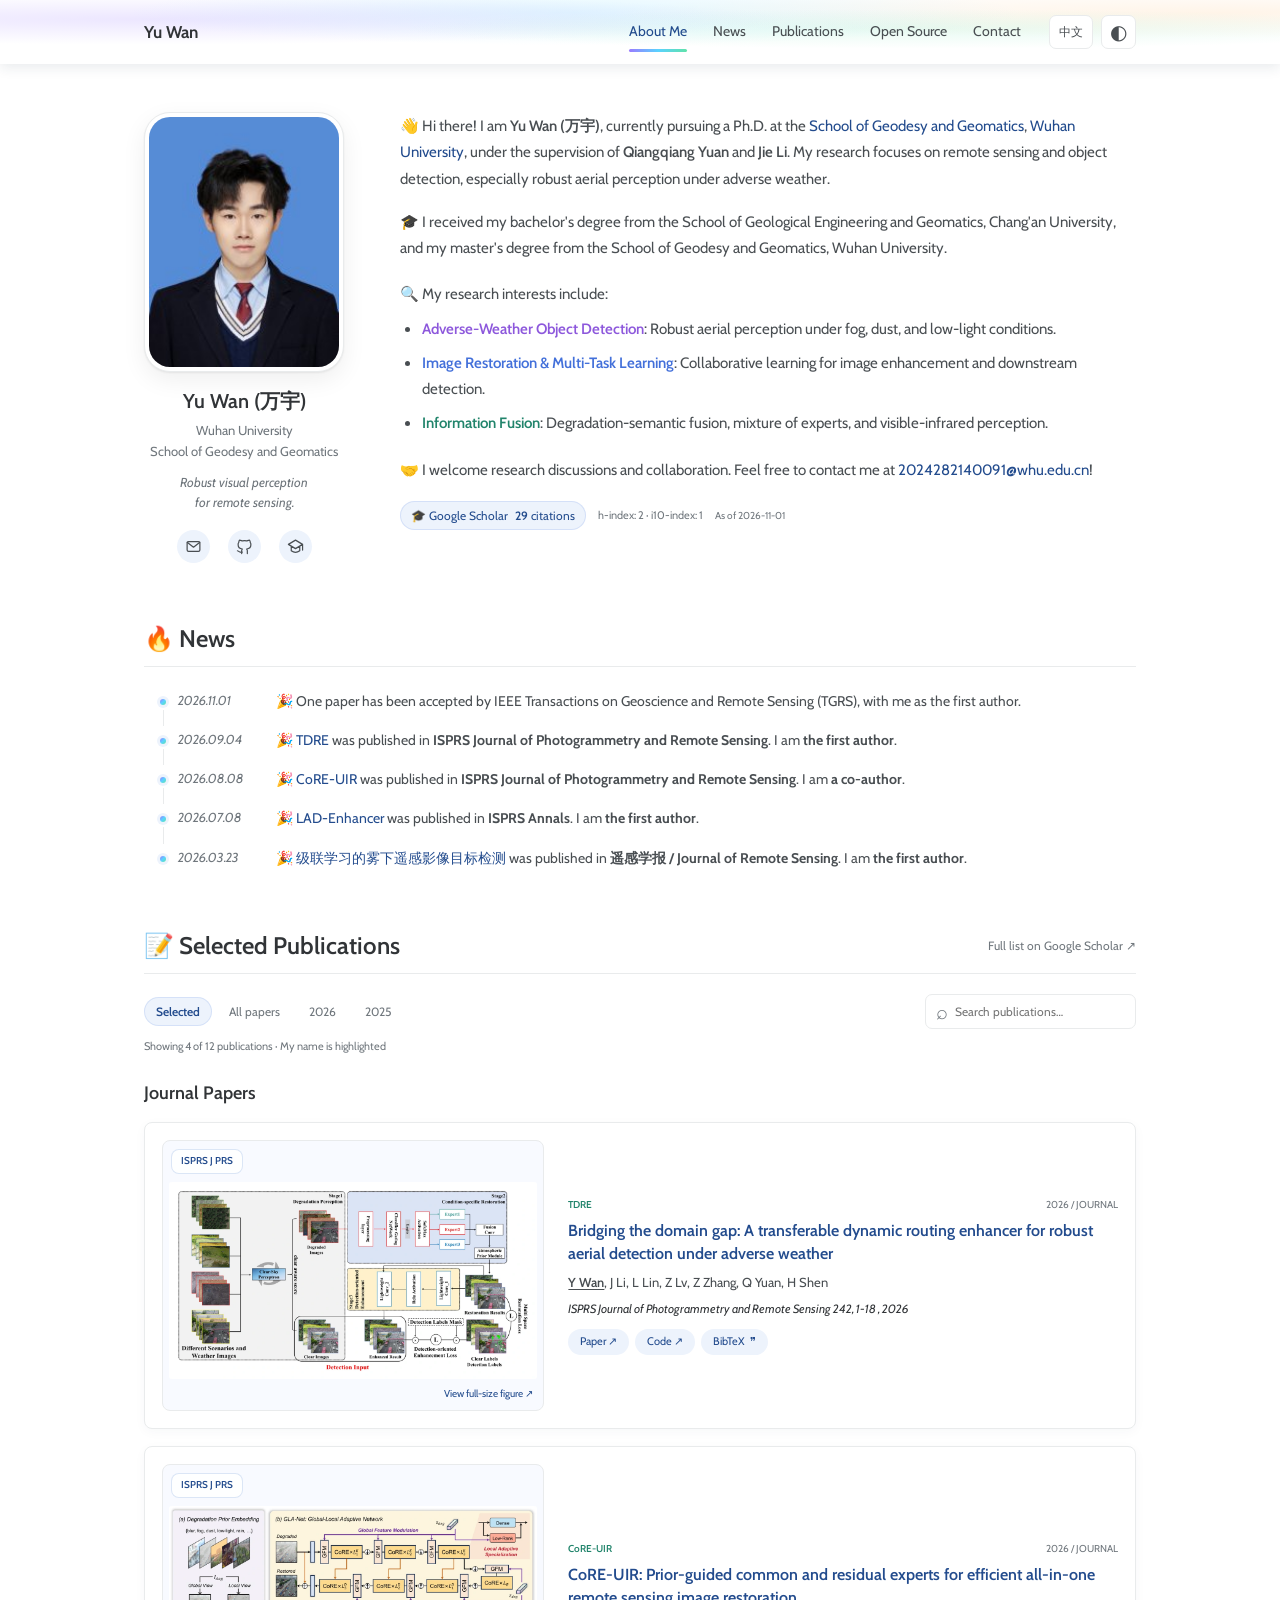
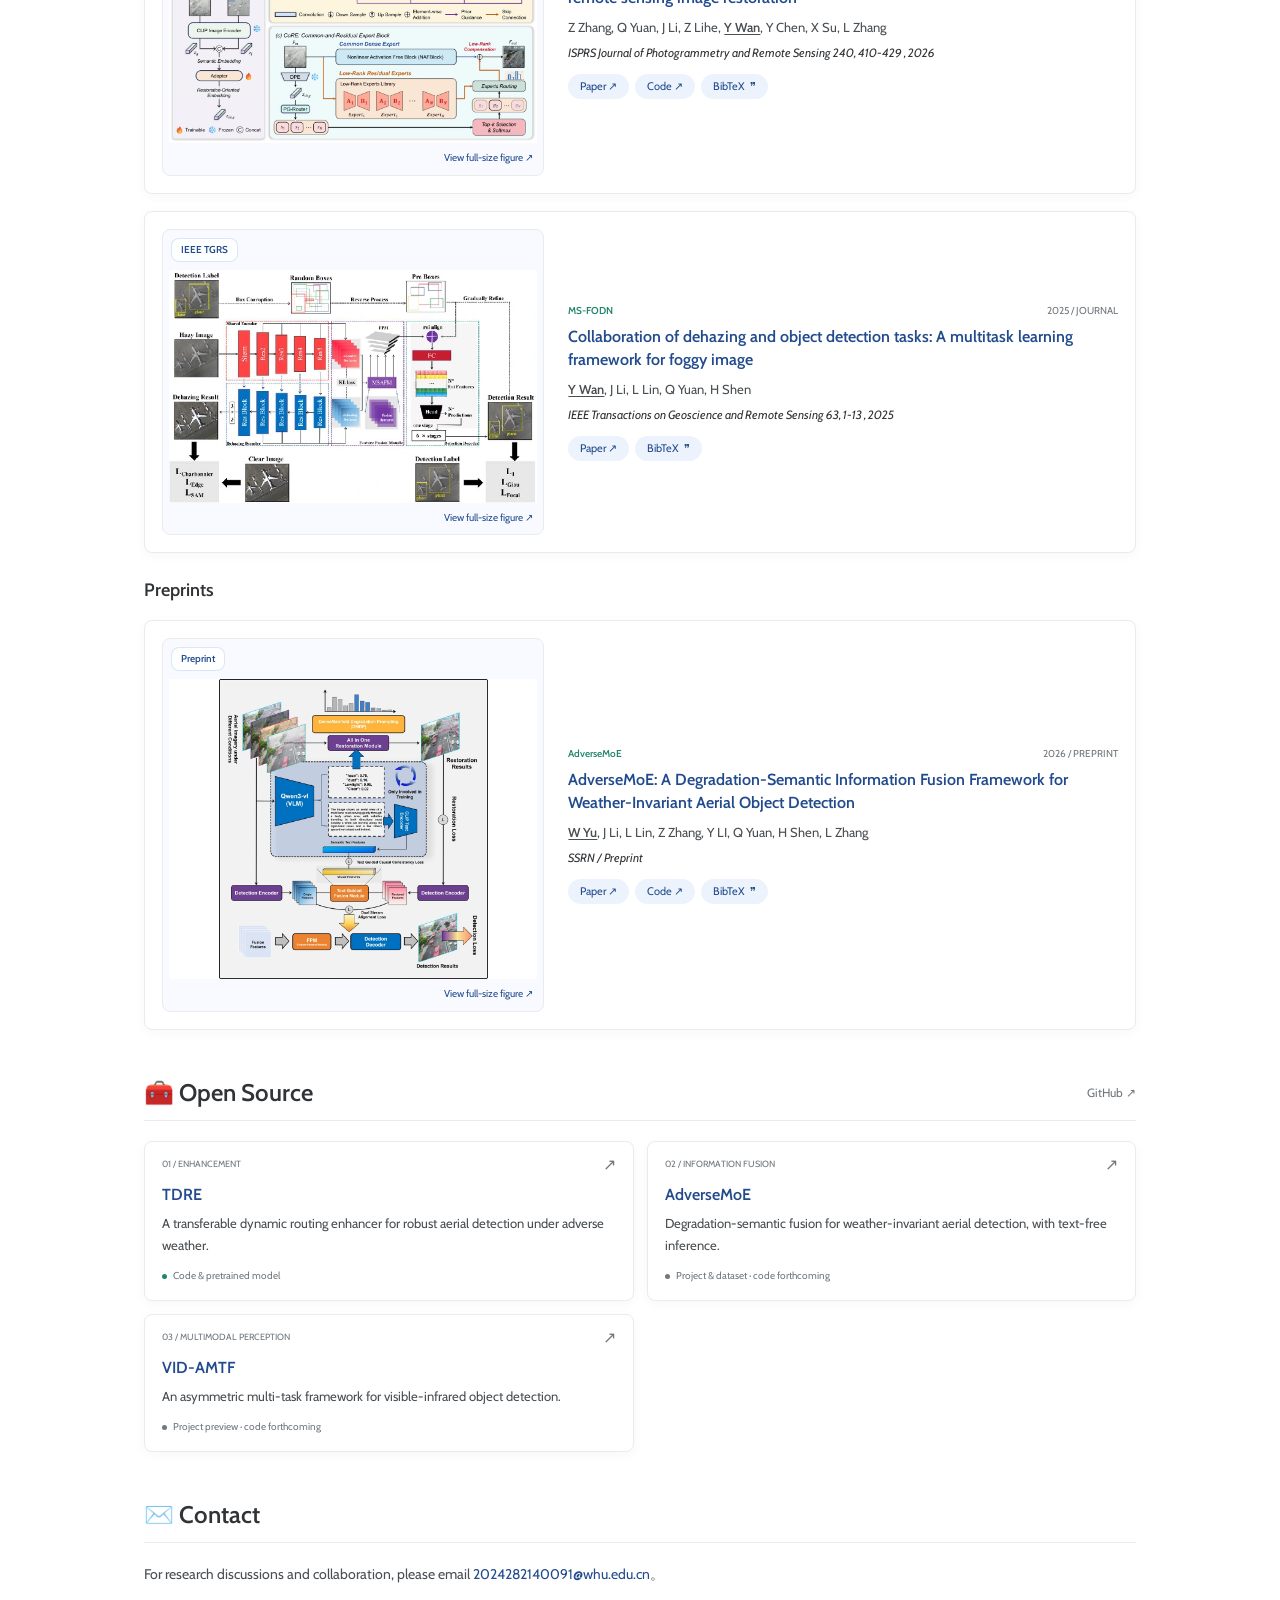
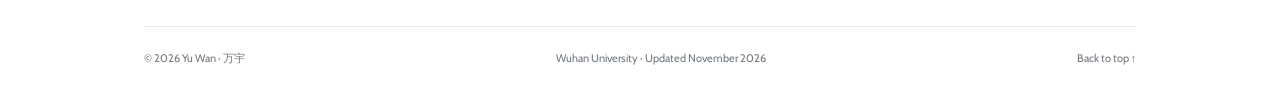
==== index.html @ 177245d6 "Publish Yu Wan academic homepage" ====
<!doctype html>
<html lang="en" data-theme="light">
<head>
  <meta charset="utf-8"><meta name="viewport" content="width=device-width,initial-scale=1">
  <title>Yu Wan · 万宇 | Remote Sensing & Computer Vision</title>
  <meta name="description" content="Yu Wan (万宇), Wuhan University. Research in remote sensing, object detection, and robust visual perception under adverse weather.">
  <meta property="og:title" content="Yu Wan · 万宇 — Academic Homepage">
  <meta property="og:description" content="Remote sensing. Robust perception. Seeing through adverse weather.">
  <meta property="og:type" content="website"><meta name="color-scheme" content="light dark">
  <link rel="icon" href="assets/favicon.svg" type="image/svg+xml">
  <link rel="stylesheet" href="assets/style.css">
  <script>try{document.documentElement.dataset.theme=localStorage.getItem('yw-theme')||'light';document.documentElement.lang=localStorage.getItem('yw-lang')||'en'}catch(e){}</script>
</head>
<body>
<a class="skip-link" href="#main">Skip to content</a>
<header class="site-header"><nav class="nav shell" aria-label="Main navigation">
  <a href="#about" class="wordmark" aria-label="Yu Wan home">Yu Wan</a>
  <div class="nav-links"><a href="#about"><span class="en">About Me</span><span class="zh">关于我</span></a><a href="#news"><span class="en">News</span><span class="zh">动态</span></a><a href="#publications"><span class="en">Publications</span><span class="zh">论文</span></a><a href="#projects"><span class="en">Open Source</span><span class="zh">开源项目</span></a><a href="#contact"><span class="en">Contact</span><span class="zh">联系</span></a></div>
  <div class="nav-actions"><button id="language" aria-label="Switch language">中文</button><button id="theme" aria-label="Toggle dark theme"><span aria-hidden="true">◐</span></button></div>
</nav></header>
<main id="main" class="shell">
<section class="about-section" id="about">
  <aside class="profile" aria-label="Personal profile">
    <img class="portrait" src="assets/portrait.jpg" alt="Yu Wan · 万宇" width="182" height="256">
    <h1><span class="en">Yu Wan (万宇)</span><span class="zh">万宇 · Yu Wan</span></h1>
    <p class="affiliation"><span class="en">Wuhan University<br>School of Geodesy and Geomatics</span><span class="zh">武汉大学 · 测绘学院</span></p>
    <p class="profile-description"><span class="en">Robust visual perception<br>for remote sensing.</span><span class="zh">面向遥感的鲁棒视觉感知。</span></p>
    <div class="profile-links"><a href="mailto:2024282140091@whu.edu.cn" aria-label="Email" title="Email"><svg viewBox="0 0 24 24" aria-hidden="true"><rect x="3" y="5" width="18" height="14" rx="2"/><path d="m3 6 9 7 9-7"/></svg></a><a href="https://github.com/KIKYOUWY" target="_blank" rel="noopener noreferrer" aria-label="GitHub" title="GitHub"><svg viewBox="0 0 24 24" aria-hidden="true"><path d="M9 20c-5 1-5-2-7-2m14 4v-4c0-1-.3-2-1-2.5 3-.3 6-1.5 6-6A5 5 0 0 0 20 6c.2-1 .2-2-1-3-2 0-3 1-4 1a12 12 0 0 0-6 0C8 4 7 3 5 3 4 4 4 5 4 6a5 5 0 0 0-1 3.5c0 4.5 3 5.7 6 6-.7.5-1 1.5-1 2.5v4"/></svg></a><a href="https://scholar.google.com/citations?user=BlMgiksAAAAJ&amp;hl=en" target="_blank" rel="noopener noreferrer" aria-label="Google Scholar" title="Google Scholar"><svg viewBox="0 0 24 24" aria-hidden="true"><path d="m2 9 10-6 10 6-10 6zM6 12v6c4 3 8 3 12 0v-6M22 9v8"/></svg></a></div>
  </aside>
  <div class="about-content">
    <p class="en">👋 Hi there! I am <strong>Yu Wan (万宇)</strong>, currently pursuing a Ph.D. at the <a href="https://www.sgg.whu.edu.cn/" target="_blank" rel="noopener noreferrer">School of Geodesy and Geomatics</a>, <a href="https://www.whu.edu.cn/" target="_blank" rel="noopener noreferrer">Wuhan University</a>, under the supervision of <strong>Qiangqiang Yuan</strong> and <strong>Jie Li</strong>. My research focuses on remote sensing and object detection, especially robust aerial perception under adverse weather.</p>
    <p class="zh">👋 大家好！我是<strong>万宇（Yu Wan）</strong>，目前在<a href="https://www.whu.edu.cn/" target="_blank" rel="noopener noreferrer">武汉大学</a><a href="https://www.sgg.whu.edu.cn/" target="_blank" rel="noopener noreferrer">测绘学院</a>攻读博士学位，由<strong>袁强强</strong>和<strong>李杰</strong>指导。我的研究聚焦遥感与目标检测，尤其关注复杂天气条件下的鲁棒航拍视觉感知。</p>
    <p class="en">🎓 I received my bachelor's degree from the School of Geological Engineering and Geomatics, Chang'an University, and my master's degree from the School of Geodesy and Geomatics, Wuhan University.</p>
    <p class="zh">🎓 我本科毕业于<strong>长安大学地质工程与测绘学院</strong>，硕士毕业于<strong>武汉大学测绘学院</strong>。</p>
    <p class="research-intro"><span class="en">🔍 My research interests include:</span><span class="zh">🔍 我的研究方向包括：</span></p>
    <ul class="research-list" id="research">
      <li><span class="en"><strong class="research-purple">Adverse-Weather Object Detection</strong>: Robust aerial perception under fog, dust, and low-light conditions.</span><span class="zh"><strong class="research-purple">复杂天气目标检测</strong>：雾、沙尘与低光环境下的鲁棒航拍感知。</span></li>
      <li><span class="en"><strong class="research-blue">Image Restoration & Multi-Task Learning</strong>: Collaborative learning for image enhancement and downstream detection.</span><span class="zh"><strong class="research-blue">图像复原与多任务学习</strong>：图像增强与下游目标检测的协同学习。</span></li>
      <li><span class="en"><strong class="research-teal">Information Fusion</strong>: Degradation-semantic fusion, mixture of experts, and visible-infrared perception.</span><span class="zh"><strong class="research-teal">信息融合</strong>：退化与语义融合、混合专家模型、可见光与红外感知。</span></li>
    </ul>
    <p class="en">🤝 I welcome research discussions and collaboration. Feel free to contact me at <a href="mailto:2024282140091@whu.edu.cn">2024282140091@whu.edu.cn</a>!</p><p class="zh">🤝 欢迎科研合作与交流！您可以通过邮箱 <a href="mailto:2024282140091@whu.edu.cn">2024282140091@whu.edu.cn</a> 与我联系。</p>
    <div class="scholar-stats"><a href="https://scholar.google.com/citations?user=BlMgiksAAAAJ&amp;hl=en" target="_blank" rel="noopener noreferrer">🎓 Google Scholar <strong>29</strong> <span class="en">citations</span><span class="zh">次引用</span></a><span>h-index: 2 · i10-index: 1</span><small><span class="en">As of 2026-11-01</span><span class="zh">截至 2026-11-01</span></small></div>
  </div>
</section>
<section id="news" class="section"><div class="section-heading"><h2><span class="en">🔥 News</span><span class="zh">🔥 研究动态</span></h2></div>
  <ul class="news-list">
<li data-news-id="tgrs-acceptance-2026-11" data-news-role="first"><time datetime="2026-11-01">2026.11.01</time><div><span class="en">🎉 One paper has been accepted by IEEE Transactions on Geoscience and Remote Sensing (TGRS), with me as the first author.</span><span class="zh">🎉 本人以第一作者身份的一篇论文被 IEEE Transactions on Geoscience and Remote Sensing（TGRS）接收。</span></div></li>
<li data-paper-id="paper-5" data-news-role="first"><time datetime="2026-09-04">2026.09.04</time><div><span class="en">🎉 <a href="https://doi.org/10.1016/j.isprsjprs.2026.08.041" target="_blank" rel="noopener noreferrer" title="Bridging the domain gap: A transferable dynamic routing enhancer for robust aerial detection under adverse weather">TDRE</a> was published in <strong>ISPRS Journal of Photogrammetry and Remote Sensing</strong>. I am <strong>the first author</strong>.</span><span class="zh">🎉 <a href="https://doi.org/10.1016/j.isprsjprs.2026.08.041" target="_blank" rel="noopener noreferrer" title="Bridging the domain gap: A transferable dynamic routing enhancer for robust aerial detection under adverse weather">TDRE</a> 发表于 <strong>ISPRS Journal of Photogrammetry and Remote Sensing</strong>，本人为<strong>第一作者</strong>。</span></div></li>
<li data-paper-id="paper-2" data-news-role="coauthor"><time datetime="2026-08-08">2026.08.08</time><div><span class="en">🎉 <a href="https://doi.org/10.1016/j.isprsjprs.2026.07.028" target="_blank" rel="noopener noreferrer" title="CoRE-UIR: Prior-guided common and residual experts for efficient all-in-one remote sensing image restoration">CoRE-UIR</a> was published in <strong>ISPRS Journal of Photogrammetry and Remote Sensing</strong>. I am <strong>a co-author</strong>.</span><span class="zh">🎉 <a href="https://doi.org/10.1016/j.isprsjprs.2026.07.028" target="_blank" rel="noopener noreferrer" title="CoRE-UIR: Prior-guided common and residual experts for efficient all-in-one remote sensing image restoration">CoRE-UIR</a> 发表于 <strong>ISPRS Journal of Photogrammetry and Remote Sensing</strong>，本人为<strong>合著作者</strong>。</span></div></li>
<li data-paper-id="paper-8" data-news-role="first"><time datetime="2026-07-08">2026.07.08</time><div><span class="en">🎉 <a href="https://doi.org/10.5194/isprs-annals-XI-3-2026-307-2026" target="_blank" rel="noopener noreferrer" title="LAD-Enhancer: A Lightweight All in One Aerial Detection Enhancer Under Adverse Weather">LAD-Enhancer</a> was published in <strong>ISPRS Annals</strong>. I am <strong>the first author</strong>.</span><span class="zh">🎉 <a href="https://doi.org/10.5194/isprs-annals-XI-3-2026-307-2026" target="_blank" rel="noopener noreferrer" title="LAD-Enhancer: A Lightweight All in One Aerial Detection Enhancer Under Adverse Weather">LAD-Enhancer</a> 发表于 <strong>ISPRS Annals</strong>，本人为<strong>第一作者</strong>。</span></div></li>
<li data-paper-id="paper-10" data-news-role="first"><time datetime="2026-03-23">2026.03.23</time><div><span class="en">🎉 <a href="https://doi.org/10.11834/jrs.20255024" target="_blank" rel="noopener noreferrer" title="级联学习的雾下遥感影像目标检测.">级联学习的雾下遥感影像目标检测</a> was published in <strong>遥感学报 / Journal of Remote Sensing</strong>. I am <strong>the first author</strong>.</span><span class="zh">🎉 <a href="https://doi.org/10.11834/jrs.20255024" target="_blank" rel="noopener noreferrer" title="级联学习的雾下遥感影像目标检测.">级联学习的雾下遥感影像目标检测</a> 发表于 <strong>遥感学报 / Journal of Remote Sensing</strong>，本人为<strong>第一作者</strong>。</span></div></li>
</ul>
</section>
<section id="publications" class="section"><div class="section-heading"><h2><span class="en">📝 Selected Publications</span><span class="zh">📝 代表性论文</span></h2><a class="text-link" href="https://scholar.google.com/citations?user=BlMgiksAAAAJ&amp;hl=en" target="_blank" rel="noopener noreferrer"><span class="en">Full list on Google Scholar</span><span class="zh">完整列表见谷歌学术</span> ↗</a></div>
<div class="publication-tools"><div class="filters" role="group" aria-label="Publication filters"><button class="active" data-filter="selected" aria-pressed="true"><span class="en">Selected</span><span class="zh">代表作</span></button><button data-filter="all" aria-pressed="false"><span class="en">All papers</span><span class="zh">全部论文</span></button><button data-filter="2026" aria-pressed="false">2026</button><button data-filter="2025" aria-pressed="false">2025</button></div><label class="search"><span aria-hidden="true">⌕</span><input type="search" id="paper-search" placeholder="Search publications…" aria-label="Search publications"></label></div>
<p class="results-label" id="results-count" aria-live="polite"></p><div class="papers"><h3 class="publication-group" data-group="journal"><span class="en">Journal Papers</span><span class="zh">期刊论文</span></h3>
<article class="paper with-image" data-selected="true" data-year="2026" data-category="journal">
      <a class="paper-image" data-figure="paper-5" href="assets/publications/full/tdre.webp" target="_blank" rel="noopener noreferrer" aria-label="View figure: Bridging the domain gap: A transferable dynamic routing enhancer for robust aerial detection under adverse weather"><span class="venue-badge">ISPRS J PRS</span><img loading="lazy" decoding="async" src="assets/publications/tdre.webp" alt="Overall framework of TDRE."><span class="figure-hint"><span class="en">View full-size figure ↗</span><span class="zh">点击查看论文大图 ↗</span></span></a><div class="paper-body"><div class="paper-meta"><span>TDRE</span><span>2026 / JOURNAL</span></div>
      <h3><a href="https://doi.org/10.1016/j.isprsjprs.2026.08.041" target="_blank" rel="noopener noreferrer">Bridging the domain gap: A transferable dynamic routing enhancer for robust aerial detection under adverse weather</a></h3><p class="authors"><strong>Y Wan</strong>, J Li, L Lin, Z Lv, Z Zhang, Q Yuan, H Shen</p><p class="venue">ISPRS Journal of Photogrammetry and Remote Sensing 242, 1-18 , 2026</p><div class="paper-links"><a href="https://doi.org/10.1016/j.isprsjprs.2026.08.041" target="_blank" rel="noopener noreferrer">Paper ↗</a><a href="https://github.com/KIKYOUWY/TDRE" target="_blank" rel="noopener noreferrer">Code ↗</a><button class="cite" data-id="paper-5">BibTeX <span aria-hidden="true">❞</span></button></div></div></article>
<article class="paper with-image" data-selected="true" data-year="2026" data-category="journal">
      <a class="paper-image" data-figure="paper-2" href="assets/publications/full/core-uir.webp" target="_blank" rel="noopener noreferrer" aria-label="View figure: CoRE-UIR: Prior-guided common and residual experts for efficient all-in-one remote sensing image restoration"><span class="venue-badge">ISPRS J PRS</span><img loading="lazy" decoding="async" src="assets/publications/core-uir.webp" alt="Fig. 1. The overall framework of the proposed CoRE-UIR."><span class="figure-hint"><span class="en">View full-size figure ↗</span><span class="zh">点击查看论文大图 ↗</span></span></a><div class="paper-body"><div class="paper-meta"><span>CoRE-UIR</span><span>2026 / JOURNAL</span></div>
      <h3><a href="https://doi.org/10.1016/j.isprsjprs.2026.07.028" target="_blank" rel="noopener noreferrer">CoRE-UIR: Prior-guided common and residual experts for efficient all-in-one remote sensing image restoration</a></h3><p class="authors">Z Zhang, Q Yuan, J Li, Z Lihe, <strong>Y Wan</strong>, Y Chen, X Su, L Zhang</p><p class="venue">ISPRS Journal of Photogrammetry and Remote Sensing 240, 410-429 , 2026</p><div class="paper-links"><a href="https://doi.org/10.1016/j.isprsjprs.2026.07.028" target="_blank" rel="noopener noreferrer">Paper ↗</a><a href="https://github.com/zzaiyan/CoRE-UIR" target="_blank" rel="noopener noreferrer">Code ↗</a><button class="cite" data-id="paper-2">BibTeX <span aria-hidden="true">❞</span></button></div></div></article>
<article class="paper with-image" data-selected="true" data-year="2025" data-category="journal">
      <a class="paper-image" data-figure="paper-1" href="assets/publications/full/ms-fodn.webp" target="_blank" rel="noopener noreferrer" aria-label="View figure: Collaboration of dehazing and object detection tasks: A multitask learning framework for foggy image"><span class="venue-badge">IEEE TGRS</span><img loading="lazy" decoding="async" src="assets/publications/ms-fodn.webp" alt="Fig. 2. Architecture of proposed MS-FODN."><span class="figure-hint"><span class="en">View full-size figure ↗</span><span class="zh">点击查看论文大图 ↗</span></span></a><div class="paper-body"><div class="paper-meta"><span>MS-FODN</span><span>2025 / JOURNAL</span></div>
      <h3><a href="https://doi.org/10.1109/TGRS.2025.3548283" target="_blank" rel="noopener noreferrer">Collaboration of dehazing and object detection tasks: A multitask learning framework for foggy image</a></h3><p class="authors"><strong>Y Wan</strong>, J Li, L Lin, Q Yuan, H Shen</p><p class="venue">IEEE Transactions on Geoscience and Remote Sensing 63, 1-13 , 2025</p><div class="paper-links"><a href="https://doi.org/10.1109/TGRS.2025.3548283" target="_blank" rel="noopener noreferrer">Paper ↗</a><button class="cite" data-id="paper-1">BibTeX <span aria-hidden="true">❞</span></button></div></div></article>
<article class="paper with-image" data-selected="false" data-year="2026" data-category="journal">
      <a class="paper-image" data-figure="paper-6" href="assets/publications/full/lsoaf-yolo.webp" target="_blank" rel="noopener noreferrer" aria-label="View figure: LSOAF-YOLO: A Lightweight Small Object Detector with Attention Fusion for Aerial Remote Sensing Imagery"><span class="venue-badge">IEEE JSTARS</span><img loading="lazy" decoding="async" src="assets/publications/lsoaf-yolo.webp" alt="Fig. 1. General framework of LSOAF-YOLO."><span class="figure-hint"><span class="en">View full-size figure ↗</span><span class="zh">点击查看论文大图 ↗</span></span></a><div class="paper-body"><div class="paper-meta"><span>Journal</span><span>2026 / JOURNAL</span></div>
      <h3><a href="https://doi.org/10.1109/JSTARS.2026.3736458" target="_blank" rel="noopener noreferrer">LSOAF-YOLO: A Lightweight Small Object Detector with Attention Fusion for Aerial Remote Sensing Imagery</a></h3><p class="authors">Y Li, L Zheng, <strong>Y Wan</strong>, S Zhang, J Li, F Deng</p><p class="venue">IEEE Journal of Selected Topics in Applied Earth Observations and Remote Sensing , 2026</p><div class="paper-links"><a href="https://doi.org/10.1109/JSTARS.2026.3736458" target="_blank" rel="noopener noreferrer">Paper ↗</a><button class="cite" data-id="paper-6">BibTeX <span aria-hidden="true">❞</span></button></div></div></article>
<article class="paper with-image" data-selected="false" data-year="2026" data-category="journal">
      <a class="paper-image" data-figure="paper-9" href="assets/publications/full/gro-yolo.webp" target="_blank" rel="noopener noreferrer" aria-label="View figure: GRO-YOLO: Multi-Granularity Perception for Efficient Small Object Detection From Remote Sensing Images"><span class="venue-badge">IEEE JSTARS</span><img loading="lazy" decoding="async" src="assets/publications/gro-yolo.webp" alt="Fig. 1. Overall architecture of GRO-YOLO."><span class="figure-hint"><span class="en">View full-size figure ↗</span><span class="zh">点击查看论文大图 ↗</span></span></a><div class="paper-body"><div class="paper-meta"><span>Journal</span><span>2026 / JOURNAL</span></div>
      <h3><a href="https://doi.org/10.1109/JSTARS.2026.3683563" target="_blank" rel="noopener noreferrer">GRO-YOLO: Multi-Granularity Perception for Efficient Small Object Detection From Remote Sensing Images</a></h3><p class="authors">Y Liao, Y Li, Z He, C Zhang, <strong>Y Wan</strong>, Y Wang, Y Li</p><p class="venue">IEEE Journal of Selected Topics in Applied Earth Observations and Remote Sensing , 2026</p><div class="paper-links"><a href="https://doi.org/10.1109/JSTARS.2026.3683563" target="_blank" rel="noopener noreferrer">Paper ↗</a><button class="cite" data-id="paper-9">BibTeX <span aria-hidden="true">❞</span></button></div></div></article>
<article class="paper with-image" data-selected="false" data-year="2026" data-category="journal">
      <a class="paper-image" data-figure="paper-7" href="assets/publications/full/iegc-fsdn.webp" target="_blank" rel="noopener noreferrer" aria-label="View figure: IEGC-FSDN: Foggy Ship Detection Network With Integrating Edge and Global Constraints"><span class="venue-badge">IEEE SPL</span><img loading="lazy" decoding="async" src="assets/publications/iegc-fsdn.webp" alt="Fig. 1. Overall architecture of the proposed IEGC-FSDN."><span class="figure-hint"><span class="en">View full-size figure ↗</span><span class="zh">点击查看论文大图 ↗</span></span></a><div class="paper-body"><div class="paper-meta"><span>IEGC-FSDN</span><span>2026 / JOURNAL</span></div>
      <h3><a href="https://doi.org/10.1109/LSP.2026.3724106" target="_blank" rel="noopener noreferrer">IEGC-FSDN: Foggy Ship Detection Network With Integrating Edge and Global Constraints</a></h3><p class="authors">Y Yang, <strong>Y Wan</strong>, J Li, L Lin, Z Zhang</p><p class="venue">IEEE Signal Processing Letters , 2026</p><div class="paper-links"><a href="https://doi.org/10.1109/LSP.2026.3724106" target="_blank" rel="noopener noreferrer">Paper ↗</a><a href="https://github.com/KIKYOUWY/IEGC-FSDN" target="_blank" rel="noopener noreferrer">Code ↗</a><button class="cite" data-id="paper-7">BibTeX <span aria-hidden="true">❞</span></button></div></div></article>
<article class="paper with-image" data-selected="false" data-year="2026" data-category="journal">
      <a class="paper-image" data-figure="paper-10" href="assets/publications/full/cascade-learning.webp" target="_blank" rel="noopener noreferrer" aria-label="View figure: 级联学习的雾下遥感影像目标检测."><span class="venue-badge">Journal of Remote Sensing</span><img loading="lazy" decoding="async" src="assets/publications/cascade-learning.webp" alt="Fig. 2. The frame of CL-FODM."><span class="figure-hint"><span class="en">View full-size figure ↗</span><span class="zh">点击查看论文大图 ↗</span></span></a><div class="paper-body"><div class="paper-meta"><span>Journal</span><span>2026 / JOURNAL</span></div>
      <h3><a href="https://doi.org/10.11834/jrs.20255024" target="_blank" rel="noopener noreferrer">级联学习的雾下遥感影像目标检测.</a></h3><p class="authors"><strong>万宇</strong>， 李杰， 郑莉， 林镠鹏， 袁强强， 李慧芳， 杨依</p><p class="venue">Journal of Remote Sensing 30 (2), 347 , 2026</p><div class="paper-links"><a href="https://doi.org/10.11834/jrs.20255024" target="_blank" rel="noopener noreferrer">Paper ↗</a><button class="cite" data-id="paper-10">BibTeX <span aria-hidden="true">❞</span></button></div></div></article>
<article class="paper " data-selected="false" data-year="2025" data-category="journal">
      <div class="paper-body"><div class="paper-meta"><span>Journal</span><span>2025 / JOURNAL</span></div>
      <h3><a href="https://scholar.google.com/citations?view_op=view_citation&amp;hl=en&amp;oe=ASCII&amp;user=BlMgiksAAAAJ&amp;citation_for_view=BlMgiksAAAAJ:UeHWp8X0CEIC" target="_blank" rel="noopener noreferrer">Unsupervised Pansharpening Method Based on Guided Diffusion with Degradation Constraints.</a></h3><p class="authors">H TONG, C DU, <strong>Y WAN</strong>, J LI, Q YUAN</p><p class="venue">Journal of Geodesy &amp; Geoinformation Science 8 (4), 56 , 2025</p><div class="paper-links"><a href="https://scholar.google.com/citations?view_op=view_citation&amp;hl=en&amp;oe=ASCII&amp;user=BlMgiksAAAAJ&amp;citation_for_view=BlMgiksAAAAJ:UeHWp8X0CEIC" target="_blank" rel="noopener noreferrer">Paper ↗</a><button class="cite" data-id="paper-3">BibTeX <span aria-hidden="true">❞</span></button></div></div></article>
<article class="paper with-image" data-selected="false" data-year="2025" data-category="journal">
      <a class="paper-image" data-figure="paper-11" href="assets/publications/full/terrain-reconstruction.webp" target="_blank" rel="noopener noreferrer" aria-label="View figure: 复杂坡面拟合的异源点云配准及三维地形精细重建"><span class="venue-badge">Optics and Precision Engineering</span><img loading="lazy" decoding="async" src="assets/publications/terrain-reconstruction.webp" alt="Fig. 5. Result from our registration algorithm."><span class="figure-hint"><span class="en">View full-size figure ↗</span><span class="zh">点击查看论文大图 ↗</span></span></a><div class="paper-body"><div class="paper-meta"><span>Journal</span><span>2025 / JOURNAL</span></div>
      <h3><a href="https://doi.org/10.37188/OPE.20253304.0579" target="_blank" rel="noopener noreferrer">复杂坡面拟合的异源点云配准及三维地形精细重建</a></h3><p class="authors">唐一亮， 杨耘， <strong>万宇</strong>， 徐永节， 王锐， 辜第桢</p><p class="venue">Optics and Precision Engineering 33 (4), 579-590 , 2025</p><div class="paper-links"><a href="https://doi.org/10.37188/OPE.20253304.0579" target="_blank" rel="noopener noreferrer">Paper ↗</a><button class="cite" data-id="paper-11">BibTeX <span aria-hidden="true">❞</span></button></div></div></article>
<h3 class="publication-group" data-group="conference"><span class="en">Conference Papers</span><span class="zh">会议论文</span></h3>
<article class="paper with-image" data-selected="false" data-year="2026" data-category="conference">
      <a class="paper-image" data-figure="paper-8" href="assets/publications/full/lad-enhancer.webp" target="_blank" rel="noopener noreferrer" aria-label="View figure: LAD-Enhancer: A Lightweight All in One Aerial Detection Enhancer Under Adverse Weather"><span class="venue-badge">ISPRS Annals</span><img loading="lazy" decoding="async" src="assets/publications/lad-enhancer.webp" alt="Fig. 1. The overall framework of LAD-Enhancer."><span class="figure-hint"><span class="en">View full-size figure ↗</span><span class="zh">点击查看论文大图 ↗</span></span></a><div class="paper-body"><div class="paper-meta"><span>LAD-Enhancer</span><span>2026 / CONFERENCE</span></div>
      <h3><a href="https://doi.org/10.5194/isprs-annals-XI-3-2026-307-2026" target="_blank" rel="noopener noreferrer">LAD-Enhancer: A Lightweight All in One Aerial Detection Enhancer Under Adverse Weather</a></h3><p class="authors"><strong>Y Wan</strong>, J Li, L Lin, Z Zhang, Q Yuan, H Shen</p><p class="venue">ISPRS Annals of the Photogrammetry, Remote Sensing and Spatial Information … , 2026</p><div class="paper-links"><a href="https://doi.org/10.5194/isprs-annals-XI-3-2026-307-2026" target="_blank" rel="noopener noreferrer">Paper ↗</a><button class="cite" data-id="paper-8">BibTeX <span aria-hidden="true">❞</span></button></div></div></article>
<article class="paper with-image" data-selected="false" data-year="2025" data-category="conference">
      <a class="paper-image" data-figure="paper-4" href="assets/publications/full/dfi-fodn.webp" target="_blank" rel="noopener noreferrer" aria-label="View figure: DFI-FODN: Dehazing Feature Injected Foggy Image Object Detection Network under Multi-task Learning Framework"><span class="venue-badge">IGARSS</span><img loading="lazy" decoding="async" src="assets/publications/dfi-fodn.webp" alt="Fig. 1. The DFI-FODN architecture."><span class="figure-hint"><span class="en">View full-size figure ↗</span><span class="zh">点击查看论文大图 ↗</span></span></a><div class="paper-body"><div class="paper-meta"><span>DFI-FODN</span><span>2025 / CONFERENCE</span></div>
      <h3><a href="https://doi.org/10.1109/IGARSS55030.2025.11243574" target="_blank" rel="noopener noreferrer">DFI-FODN: Dehazing Feature Injected Foggy Image Object Detection Network under Multi-task Learning Framework</a></h3><p class="authors"><strong>Y Wan</strong>, J Li, L Lin, H Li, Q Yuan, C Zeng, Y Yang</p><p class="venue">IGARSS 2025-2025 IEEE International Geoscience and Remote Sensing Symposium … , 2025</p><div class="paper-links"><a href="https://doi.org/10.1109/IGARSS55030.2025.11243574" target="_blank" rel="noopener noreferrer">Paper ↗</a><button class="cite" data-id="paper-4">BibTeX <span aria-hidden="true">❞</span></button></div></div></article>
<h3 class="publication-group" data-group="preprint"><span class="en">Preprints</span><span class="zh">预印本</span></h3>
<article class="paper with-image" data-selected="true" data-year="2026" data-category="preprint">
      <a class="paper-image" data-figure="paper-12" href="assets/publications/full/adversemoe.webp" target="_blank" rel="noopener noreferrer" aria-label="View figure: AdverseMoE: A Degradation-Semantic Information Fusion Framework for Weather-Invariant Aerial Object Detection"><span class="venue-badge">Preprint</span><img loading="lazy" decoding="async" src="assets/publications/adversemoe.webp" alt="Fig. 2. Overall framework of AdverseMoE."><span class="figure-hint"><span class="en">View full-size figure ↗</span><span class="zh">点击查看论文大图 ↗</span></span></a><div class="paper-body"><div class="paper-meta"><span>AdverseMoE</span><span>2026 / PREPRINT</span></div>
      <h3><a href="https://doi.org/10.2139/ssrn.7284341" target="_blank" rel="noopener noreferrer">AdverseMoE: A Degradation-Semantic Information Fusion Framework for Weather-Invariant Aerial Object Detection</a></h3><p class="authors"><strong>W Yu</strong>, J Li, L Lin, Z Zhang, Y LI, Q Yuan, H Shen, L Zhang</p><p class="venue">SSRN / Preprint</p><div class="paper-links"><a href="https://doi.org/10.2139/ssrn.7284341" target="_blank" rel="noopener noreferrer">Paper ↗</a><a href="https://github.com/KIKYOUWY/AdverseMoE" target="_blank" rel="noopener noreferrer">Code ↗</a><button class="cite" data-id="paper-12">BibTeX <span aria-hidden="true">❞</span></button></div></div></article></div><p id="no-results" hidden><span class="en">No publications match your search.</span><span class="zh">没有符合条件的论文。</span></p>
</section>
<section id="projects" class="section"><div class="section-heading"><h2><span class="en">🧰 Open Source</span><span class="zh">🧰 开源项目</span></h2><a class="text-link" href="https://github.com/KIKYOUWY" target="_blank" rel="noopener noreferrer">GitHub ↗</a></div>
<div class="project-grid"><a class="project" href="https://github.com/KIKYOUWY/TDRE" target="_blank" rel="noopener noreferrer"><div class="project-top"><span>01 / ENHANCEMENT</span><span>↗</span></div><h3>TDRE</h3><p class="en">A transferable dynamic routing enhancer for robust aerial detection under adverse weather.</p><p class="zh">面向复杂天气航拍检测的可迁移动态路由增强器。</p><span class="project-status"><span class="status-dot"></span><span class="en">Code & pretrained model</span><span class="zh">代码与预训练模型</span></span></a><a class="project" href="https://github.com/KIKYOUWY/AdverseMoE" target="_blank" rel="noopener noreferrer"><div class="project-top"><span>02 / INFORMATION FUSION</span><span>↗</span></div><h3>AdverseMoE</h3><p class="en">Degradation-semantic fusion for weather-invariant aerial detection, with text-free inference.</p><p class="zh">融合退化与语义信息，实现天气鲁棒的航拍目标检测，推理阶段无需文本输入。</p><span class="project-status"><span class="status-dot muted"></span><span class="en">Project & dataset · code forthcoming</span><span class="zh">项目与数据集 · 代码逐步开放</span></span></a><a class="project" href="https://github.com/KIKYOUWY/VID-AMTF" target="_blank" rel="noopener noreferrer"><div class="project-top"><span>03 / MULTIMODAL PERCEPTION</span><span>↗</span></div><h3>VID-AMTF</h3><p class="en">An asymmetric multi-task framework for visible-infrared object detection.</p><p class="zh">面向可见光与红外目标检测的非对称多任务框架。</p><span class="project-status"><span class="status-dot muted"></span><span class="en">Project preview · code forthcoming</span><span class="zh">项目预览 · 代码待发布</span></span></a></div></section>
<section class="section contact" id="contact"><div class="section-heading"><h2><span class="en">✉️ Contact</span><span class="zh">✉️ 联系方式</span></h2></div><p><span class="en">For research discussions and collaboration, please email </span><span class="zh">欢迎交流与合作，联系邮箱：</span><a href="mailto:2024282140091@whu.edu.cn">2024282140091@whu.edu.cn</a>。</p></section>
</main>
<footer class="shell footer"><span>© 2026 Yu Wan · 万宇</span><span class="en">Wuhan University · Updated November 2026</span><span class="zh">武汉大学 · 更新于 2026 年 11 月</span><a href="#about"><span class="en">Back to top</span><span class="zh">返回顶部</span> ↑</a></footer>
<dialog id="citation-dialog"><div class="dialog-heading"><h2>BibTeX</h2><button id="close-citation" aria-label="Close citation">×</button></div><pre id="citation-text" tabindex="0"></pre><div class="dialog-actions"><button id="copy-citation" class="button primary">Copy BibTeX</button><a id="download-citation" class="button" download="citation.bib">Download .bib</a></div><p id="copy-status" role="status"></p></dialog>
<dialog id="figure-dialog" aria-labelledby="figure-title"><div class="dialog-heading"><h2 id="figure-title"></h2><button id="close-figure" aria-label="Close figure">×</button></div><div class="figure-toolbar"><button id="figure-size" class="button" aria-pressed="false"><span class="en">Original size</span><span class="zh">原始尺寸</span></button><a id="figure-original" class="button" target="_blank" rel="noopener noreferrer"><span class="en">Open original ↗</span><span class="zh">新标签页查看原图 ↗</span></a><a id="figure-source" class="text-link" target="_blank" rel="noopener noreferrer"><span class="en">Figure source ↗</span><span class="zh">图片来源 ↗</span></a></div><div class="figure-stage"><img id="figure-large" alt=""></div><p id="figure-caption"></p></dialog>
<script id="profile-data" type="application/json">{"name": "Yu Wan", "name_zh": "万宇", "email": "2024282140091@whu.edu.cn", "github": "https://github.com/KIKYOUWY", "scholar": "https://scholar.google.com/citations?user=BlMgiksAAAAJ&hl=en", "updated": "2026-11-01", "metrics": {"citations": 29, "h_index": 2, "i10_index": 1}, "papers": [{"id": "paper-5", "title": "Bridging the domain gap: A transferable dynamic routing enhancer for robust aerial detection under adverse weather", "authors": "Y Wan, J Li, L Lin, Z Lv, Z Zhang, Q Yuan, H Shen", "venue": "ISPRS Journal of Photogrammetry and Remote Sensing 242, 1-18 , 2026", "year": "2026", "scholar": "https://scholar.google.com/citations?view_op=view_citation&hl=en&oe=ASCII&user=BlMgiksAAAAJ&citation_for_view=BlMgiksAAAAJ:W7OEmFMy1HYC", "category": "journal", "selected": true, "short": "TDRE", "image": "publications/tdre.webp", "code": "https://github.com/KIKYOUWY/TDRE", "doi": "10.1016/j.isprsjprs.2026.08.041", "image_full": "publications/full/tdre.webp", "image_caption": "Overall framework of TDRE.", "image_source": "https://github.com/KIKYOUWY/TDRE/blob/main/Figs/pipline.png"}, {"id": "paper-2", "title": "CoRE-UIR: Prior-guided common and residual experts for efficient all-in-one remote sensing image restoration", "authors": "Z Zhang, Q Yuan, J Li, Z Lihe, Y Wan, Y Chen, X Su, L Zhang", "venue": "ISPRS Journal of Photogrammetry and Remote Sensing 240, 410-429 , 2026", "year": "2026", "scholar": "https://scholar.google.com/citations?view_op=view_citation&hl=en&oe=ASCII&user=BlMgiksAAAAJ&citation_for_view=BlMgiksAAAAJ:u-x6o8ySG0sC", "category": "journal", "selected": true, "short": "CoRE-UIR", "image": "publications/core-uir.webp", "code": "https://github.com/zzaiyan/CoRE-UIR", "doi": "10.1016/j.isprsjprs.2026.07.028", "image_full": "publications/full/core-uir.webp", "image_caption": "Fig. 1. The overall framework of the proposed CoRE-UIR.", "image_source": "https://doi.org/10.1016/j.isprsjprs.2026.07.028"}, {"id": "paper-1", "title": "Collaboration of dehazing and object detection tasks: A multitask learning framework for foggy image", "authors": "Y Wan, J Li, L Lin, Q Yuan, H Shen", "venue": "IEEE Transactions on Geoscience and Remote Sensing 63, 1-13 , 2025", "year": "2025", "scholar": "https://scholar.google.com/citations?view_op=view_citation&hl=en&oe=ASCII&user=BlMgiksAAAAJ&citation_for_view=BlMgiksAAAAJ:d1gkVwhDpl0C", "category": "journal", "selected": true, "short": "MS-FODN", "image": "publications/ms-fodn.webp", "image_full": "publications/full/ms-fodn.webp", "image_caption": "Fig. 2. Architecture of proposed MS-FODN.", "image_source": "https://www.semanticscholar.org/paper/2b6e40e27499112eee78bc7ffa7827269b5a70bd", "doi": "10.1109/TGRS.2025.3548283"}, {"id": "paper-6", "title": "LSOAF-YOLO: A Lightweight Small Object Detector with Attention Fusion for Aerial Remote Sensing Imagery", "authors": "Y Li, L Zheng, Y Wan, S Zhang, J Li, F Deng", "venue": "IEEE Journal of Selected Topics in Applied Earth Observations and Remote Sensing , 2026", "year": "2026", "scholar": "https://scholar.google.com/citations?view_op=view_citation&hl=en&oe=ASCII&user=BlMgiksAAAAJ&citation_for_view=BlMgiksAAAAJ:YsMSGLbcyi4C", "category": "journal", "selected": false, "image": "publications/lsoaf-yolo.webp", "image_full": "publications/full/lsoaf-yolo.webp", "image_caption": "Fig. 1. General framework of LSOAF-YOLO.", "image_source": "https://www.semanticscholar.org/paper/3c9f4878eba3f08e36a691a571808828fb6b047a", "doi": "10.1109/JSTARS.2026.3736458"}, {"id": "paper-9", "title": "GRO-YOLO: Multi-Granularity Perception for Efficient Small Object Detection From Remote Sensing Images", "authors": "Y Liao, Y Li, Z He, C Zhang, Y Wan, Y Wang, Y Li", "venue": "IEEE Journal of Selected Topics in Applied Earth Observations and Remote Sensing , 2026", "year": "2026", "scholar": "https://scholar.google.com/citations?view_op=view_citation&hl=en&oe=ASCII&user=BlMgiksAAAAJ&citation_for_view=BlMgiksAAAAJ:2osOgNQ5qMEC", "category": "journal", "selected": false, "image": "publications/gro-yolo.webp", "image_full": "publications/full/gro-yolo.webp", "image_caption": "Fig. 1. Overall architecture of GRO-YOLO.", "image_source": "https://www.semanticscholar.org/paper/4cd411e8354aae7cc8c20aed22eeb6e5ef9d854d", "doi": "10.1109/JSTARS.2026.3683563"}, {"id": "paper-7", "title": "IEGC-FSDN: Foggy Ship Detection Network With Integrating Edge and Global Constraints", "authors": "Y Yang, Y Wan, J Li, L Lin, Z Zhang", "venue": "IEEE Signal Processing Letters , 2026", "year": "2026", "scholar": "https://scholar.google.com/citations?view_op=view_citation&hl=en&oe=ASCII&user=BlMgiksAAAAJ&citation_for_view=BlMgiksAAAAJ:qjMakFHDy7sC", "category": "journal", "selected": false, "short": "IEGC-FSDN", "code": "https://github.com/KIKYOUWY/IEGC-FSDN", "doi": "10.1109/LSP.2026.3724106", "image": "publications/iegc-fsdn.webp", "image_full": "publications/full/iegc-fsdn.webp", "image_caption": "Fig. 1. Overall architecture of the proposed IEGC-FSDN.", "image_source": "https://doi.org/10.1109/LSP.2026.3724106"}, {"id": "paper-10", "title": "级联学习的雾下遥感影像目标检测.", "authors": "万宇， 李杰， 郑莉， 林镠鹏， 袁强强， 李慧芳， 杨依", "venue": "Journal of Remote Sensing 30 (2), 347 , 2026", "year": "2026", "scholar": "https://scholar.google.com/citations?view_op=view_citation&hl=en&oe=ASCII&user=BlMgiksAAAAJ&citation_for_view=BlMgiksAAAAJ:IjCSPb-OGe4C", "category": "journal", "selected": false, "image": "publications/cascade-learning.webp", "image_full": "publications/full/cascade-learning.webp", "image_caption": "Fig. 2. The frame of CL-FODM.", "image_source": "https://doi.org/10.11834/jrs.20255024", "doi": "10.11834/jrs.20255024"}, {"id": "paper-3", "title": "Unsupervised Pansharpening Method Based on Guided Diffusion with Degradation Constraints.", "authors": "H TONG, C DU, Y WAN, J LI, Q YUAN", "venue": "Journal of Geodesy & Geoinformation Science 8 (4), 56 , 2025", "year": "2025", "scholar": "https://scholar.google.com/citations?view_op=view_citation&hl=en&oe=ASCII&user=BlMgiksAAAAJ&citation_for_view=BlMgiksAAAAJ:UeHWp8X0CEIC", "category": "journal", "selected": false}, {"id": "paper-11", "title": "复杂坡面拟合的异源点云配准及三维地形精细重建", "authors": "唐一亮， 杨耘， 万宇， 徐永节， 王锐， 辜第桢", "venue": "Optics and Precision Engineering 33 (4), 579-590 , 2025", "year": "2025", "scholar": "https://scholar.google.com/citations?view_op=view_citation&hl=en&oe=ASCII&user=BlMgiksAAAAJ&citation_for_view=BlMgiksAAAAJ:zYLM7Y9cAGgC", "category": "journal", "selected": false, "image": "publications/terrain-reconstruction.webp", "image_full": "publications/full/terrain-reconstruction.webp", "image_caption": "Fig. 5. Result from our registration algorithm.", "image_source": "https://ope.lightpublishing.cn/cn/article/doi/10.37188/OPE.20253304.0579", "doi": "10.37188/OPE.20253304.0579"}, {"id": "paper-8", "title": "LAD-Enhancer: A Lightweight All in One Aerial Detection Enhancer Under Adverse Weather", "authors": "Y Wan, J Li, L Lin, Z Zhang, Q Yuan, H Shen", "venue": "ISPRS Annals of the Photogrammetry, Remote Sensing and Spatial Information … , 2026", "year": "2026", "scholar": "https://scholar.google.com/citations?view_op=view_citation&hl=en&oe=ASCII&user=BlMgiksAAAAJ&citation_for_view=BlMgiksAAAAJ:9yKSN-GCB0IC", "category": "conference", "selected": false, "short": "LAD-Enhancer", "doi": "10.5194/isprs-annals-XI-3-2026-307-2026", "image": "publications/lad-enhancer.webp", "image_full": "publications/full/lad-enhancer.webp", "image_caption": "Fig. 1. The overall framework of LAD-Enhancer.", "image_source": "https://isprs-annals.copernicus.org/articles/XI-3-2026/307/2026/"}, {"id": "paper-4", "title": "DFI-FODN: Dehazing Feature Injected Foggy Image Object Detection Network under Multi-task Learning Framework", "authors": "Y Wan, J Li, L Lin, H Li, Q Yuan, C Zeng, Y Yang", "venue": "IGARSS 2025-2025 IEEE International Geoscience and Remote Sensing Symposium … , 2025", "year": "2025", "scholar": "https://scholar.google.com/citations?view_op=view_citation&hl=en&oe=ASCII&user=BlMgiksAAAAJ&citation_for_view=BlMgiksAAAAJ:Tyk-4Ss8FVUC", "category": "conference", "selected": false, "short": "DFI-FODN", "image": "publications/dfi-fodn.webp", "image_full": "publications/full/dfi-fodn.webp", "image_caption": "Fig. 1. The DFI-FODN architecture.", "image_source": "https://www.semanticscholar.org/paper/dd162703b43b63155bc2ff276a50d177c910b446", "doi": "10.1109/IGARSS55030.2025.11243574"}, {"id": "paper-12", "title": "AdverseMoE: A Degradation-Semantic Information Fusion Framework for Weather-Invariant Aerial Object Detection", "authors": "W Yu, J Li, L Lin, Z Zhang, Y LI, Q Yuan, H Shen, L Zhang", "venue": "SSRN / Preprint", "year": "2026", "scholar": "https://scholar.google.com/citations?view_op=view_citation&hl=en&oe=ASCII&user=BlMgiksAAAAJ&citation_for_view=BlMgiksAAAAJ:Y0pCki6q_DkC", "category": "preprint", "selected": true, "short": "AdverseMoE", "image": "publications/adversemoe.webp", "code": "https://github.com/KIKYOUWY/AdverseMoE", "doi": "10.2139/ssrn.7284341", "image_full": "publications/full/adversemoe.webp", "image_caption": "Fig. 2. Overall framework of AdverseMoE.", "image_source": "https://github.com/KIKYOUWY/AdverseMoE/blob/main/figure/Fig.2.png"}]}</script><script src="assets/app.js"></script>
</body></html>
---- assets/style.css ----
﻿@charset "UTF-8";
@font-face{font-family:Cabin;src:url('fonts/cabin-vf.woff2') format('woff2');font-weight:400 700;font-display:swap}
@font-face{font-family:Cabin;src:url('fonts/cabin-vf-italic.woff2') format('woff2');font-weight:400 700;font-style:italic;font-display:swap}
:root{--bg:#fff;--surface:#fff;--ink:#494e52;--heading:#313437;--muted:#70777d;--line:#e9ebec;--accent:#224b8d;--soft:#edf3fc;--violet:#8d58dc;--blue:#4370da;--teal:#21846b;--shadow:0 3px 12px #20396009;color-scheme:light}
:root[data-theme=dark]{--bg:#181818;--surface:#20232a;--ink:#d4d4d4;--heading:#e0e0e0;--muted:#a4aab3;--line:#3c424b;--accent:#9dbbf1;--soft:#273344;--violet:#b493e8;--blue:#84a2e7;--teal:#65cbb2;--shadow:0 3px 12px #0002;color-scheme:dark}
*{box-sizing:border-box}
html{scroll-behavior:smooth;scroll-padding-top:85px}
body{margin:0;background:var(--bg);color:var(--ink);font:15px/1.65 Cabin,-apple-system,BlinkMacSystemFont,'Segoe UI','Microsoft YaHei',sans-serif;-webkit-font-smoothing:antialiased}
a{color:var(--accent);text-decoration:none}
a:hover{text-decoration:underline;text-underline-offset:3px}
button,input{font:inherit;color:inherit}
button{cursor:pointer;background:none;border:0}
button,a,input{-webkit-tap-highlight-color:transparent}
:focus-visible{outline:3px solid var(--blue);outline-offset:4px}
img{display:block;max-width:100%}
h1,h2,h3,p{margin:0}
h1,h2,h3{color:var(--heading);font-family:inherit}
::selection{background:#cfe0fa;color:#1e3559}
.shell{width:min(992px,calc(100% - 56px));margin-inline:auto}
.zh{display:none}
html[lang=zh] .en{display:none}
html[lang=zh] .zh{display:revert}
[hidden]{display:none!important}
.skip-link{position:fixed;top:-100px;left:16px;z-index:100;background:var(--surface);padding:12px}
.skip-link:focus{top:10px}
.site-header{position:sticky;top:0;z-index:20;isolation:isolate;background:var(--bg);box-shadow:0 4px 12px #25354818}
.site-header::before{content:'';position:absolute;inset:0;z-index:-1;background:radial-gradient(ellipse at 12% 30%,#9a7bff30,transparent 40%),radial-gradient(ellipse at 45% 20%,#5ad2ff2c,transparent 45%),radial-gradient(ellipse at 72% 45%,#60e2aa25,transparent 40%),radial-gradient(ellipse at 95% 20%,#ffbe762a,transparent 35%)}
.nav{min-height:64px;display:flex;align-items:center;gap:28px}
.wordmark{font-size:17px;font-weight:650;white-space:nowrap;color:var(--heading)}
.nav-links{display:flex;gap:26px;margin-left:auto;align-items:center}
.nav-links a{color:var(--ink);font-size:14px;white-space:nowrap;position:relative}
.nav-links a::after{content:'';position:absolute;left:0;right:100%;bottom:-8px;height:3px;border-radius:3px;background:linear-gradient(90deg,#9a7bff,#5ad2ff,#60e2aa);transition:right .2s}
.nav-links a:hover,.nav-links a.active{text-decoration:none;color:var(--accent)}
.nav-links a:hover::after,.nav-links a.active::after{right:0}
.nav-actions{display:flex;align-items:center;gap:8px}
.nav-actions button{font-size:12px;padding:6px 9px;border:1px solid var(--line);background:var(--surface);border-radius:7px;min-width:35px}
#theme{font-size:20px;line-height:1.2;padding:4px 8px}
main.shell{padding-top:48px}
.about-section{display:grid;grid-template-columns:200px minmax(0,1fr);gap:56px;align-items:start;margin-bottom:34px}
.profile{text-align:center;min-width:0}
.portrait{width:200px;max-height:260px;height:auto;object-fit:cover;object-position:top;padding:4px;border:1px solid var(--line);border-radius:26px;background:var(--surface);box-shadow:0 1px 2px #0001,0 8px 24px #0001}
.profile h1{font-size:20px;font-weight:600;line-height:1.3;margin:16px 0 6px}
.affiliation{font-size:13px;line-height:1.6;color:var(--muted)}
.profile-description{font-style:italic;font-size:13px;line-height:1.6;color:var(--muted);margin-top:10px}
.profile-links{display:flex;justify-content:center;gap:18px;margin-top:17px}
.profile-links a{display:grid;place-items:center;width:33px;height:33px;background:var(--soft);border-radius:50%;color:var(--ink)}
.profile-links a:hover{color:var(--accent);background:linear-gradient(135deg,#9a7bff25,#5ad2ff25,#60e2aa25)}
.profile-links svg{width:17px;height:17px;fill:none;stroke:currentColor;stroke-width:1.7;stroke-linecap:round;stroke-linejoin:round}
.about-content{min-width:0;font-size:15px;line-height:1.75;padding-top:1px}
.about-content>p{margin-bottom:17px}
.about-content strong{font-weight:600}
.about-content .research-intro{margin-top:20px;margin-bottom:8px}
.research-list{padding-left:21px;margin:0 0 20px}
.research-list li{padding-left:1px;margin-bottom:8px}
.research-purple{color:var(--violet)}
.research-blue{color:var(--blue)}
.research-teal{color:var(--teal)}
.scholar-stats{display:flex;align-items:center;flex-wrap:wrap;gap:7px 12px;font-size:11px;color:var(--muted);margin-top:18px}
.scholar-stats>a{background:var(--soft);border:1px solid #4370da26;border-radius:99px;padding:3px 10px;font-size:12px}
.scholar-stats strong{margin-left:4px}
.scholar-stats small{font-size:10px}
.section{padding-top:24px;margin-bottom:21px}
.section-heading{display:flex;flex-wrap:wrap;align-items:center;justify-content:space-between;gap:10px 20px;border-bottom:1px solid var(--line);padding-bottom:9px;margin-bottom:20px}
.section-heading h2{font-size:24px;font-weight:600;line-height:1.5}
.text-link{font-size:12px;color:var(--muted)}
.news-list{list-style:none;margin:0;padding:0 0 0 16px;max-height:360px;overflow-y:auto;font-size:14px}
.news-list li{position:relative;display:grid;grid-template-columns:85px minmax(0,1fr);gap:13px;padding:3px 0 13px 18px}
.news-list time{white-space:nowrap}
.news-list li::before{content:'';position:absolute;left:0;top:12px;width:6px;height:6px;border-radius:50%;background:linear-gradient(135deg,#9a7bff,#5ad2ff,#60e2aa);box-shadow:0 0 0 3px var(--soft)}
.news-list li:not(:last-child)::after{content:'';position:absolute;left:2.5px;top:23px;bottom:0;width:1px;background:var(--line)}
.news-list time{font-style:italic;color:var(--muted);font-size:13px}
.publication-tools{display:flex;justify-content:space-between;align-items:center;gap:15px;margin-bottom:8px}
.filters{display:flex;gap:5px;flex-wrap:wrap}
.filters button{padding:5px 12px;font-size:12px;border-radius:99px;color:var(--muted)}
.filters button.active,.filters button:hover{background:var(--soft);color:var(--accent)}
.filters button.active{font-weight:600;box-shadow:inset 0 0 0 1px #4370da24}
.search{display:flex;align-items:center;gap:7px;border:1px solid var(--line);border-radius:7px;padding:4px 10px;background:var(--surface)}
.search>span{font-size:20px;color:var(--muted);line-height:1}
.search input{width:170px;min-width:0;padding:3px 0;background:none;border:0;font-size:12px}
.results-label{margin:8px 0 15px;font-size:11px;color:var(--muted)}
.publication-group{font-size:18px;font-weight:600;margin:23px 0 14px;color:var(--heading)}
.paper{display:block;border:1px solid var(--line);border-radius:8px;background:var(--surface);box-shadow:var(--shadow);padding:17px;margin-bottom:17px;transition:border-color .2s,box-shadow .2s,transform .2s}
.paper.with-image{display:grid;grid-template-columns:minmax(280px,40%) minmax(0,1fr);gap:24px;align-items:center}
.paper-image{position:relative;border:1px solid var(--line);background:#f8faff;border-radius:8px;overflow:hidden;display:block;padding:6px}
.paper-image img{width:100%;height:auto;max-height:300px;object-fit:contain;background:#fff;border-radius:3px}
.paper-image:hover{text-decoration:none}
.venue-badge{display:inline-flex;margin:2px 0 8px 2px;padding:3px 9px;border:1px solid #b7cdee80;border-radius:8px;background:#ffffffdf;color:#224b8d;font-size:10px;font-weight:600}
.figure-hint{display:block;text-align:right;padding:7px 4px 2px;font-size:10px;color:#224b8d}
.paper-body{min-width:0}
.paper-meta{display:flex;justify-content:space-between;gap:12px;font-size:10px;color:var(--muted);margin-bottom:6px}
.paper-meta>span:first-child{font-weight:600;color:var(--teal)}
.paper h3{font-size:16px;line-height:1.45;font-weight:600;margin-bottom:7px}
.authors{font-size:13px;line-height:1.6}
.authors strong{font-weight:600;text-decoration:underline;text-underline-offset:2px}
.venue{font-size:12px;line-height:1.6;font-style:italic;margin-top:6px;color:var(--heading)}
.paper-links{display:flex;gap:6px;flex-wrap:wrap;margin-top:11px}
.paper-links a,.paper-links button,.button{display:inline-flex;gap:5px;align-items:center;justify-content:center;padding:4px 12px;font-size:11px;border:0;border-radius:99px;background:var(--soft);color:var(--accent);line-height:1.6}
.paper-links a:hover,.paper-links button:hover,.button:hover{background:var(--accent);color:var(--bg);text-decoration:none}
#no-results{padding:30px;text-align:center;color:var(--muted)}
.project-grid{display:grid;grid-template-columns:repeat(2,minmax(0,1fr));gap:13px}
.project{padding:15px 17px;border:1px solid var(--line);border-radius:8px;background:var(--surface);box-shadow:var(--shadow);display:flex;flex-direction:column;color:var(--ink);transition:transform .2s,border-color .2s}
.project:hover{text-decoration:none;border-color:#9ebcf0;transform:translateY(-2px)}
.project-top{display:flex;justify-content:space-between;gap:8px;color:var(--muted);font-size:9px}
.project-top>span:last-child{font-size:16px;line-height:1}
.project h3{color:var(--accent);font-size:16px;font-weight:600;margin:9px 0 5px}
.project p{font-size:13px;line-height:1.65;margin-bottom:12px}
.project-status{display:flex;align-items:center;gap:6px;font-size:10px;color:var(--muted);margin-top:auto}
.status-dot{display:inline-block;width:5px;height:5px;border-radius:50%;background:var(--teal);flex-shrink:0}
.status-dot.muted{background:var(--muted)}
.contact p{font-size:14px;overflow-wrap:anywhere}
.footer{border-top:1px solid var(--line);display:flex;align-items:center;justify-content:space-between;gap:16px;margin-top:40px;padding-block:22px 32px;font-size:11px;color:var(--muted)}
.footer a{color:var(--muted)}
dialog{background:var(--surface);color:var(--ink);border:1px solid var(--line);border-radius:10px;width:min(680px,calc(100% - 32px));padding:25px;max-height:85vh;overflow:auto}
dialog::backdrop{background:#15203780;backdrop-filter:blur(3px)}
.dialog-heading{display:flex;align-items:center;justify-content:space-between}
.dialog-heading h2{font-size:22px}
.dialog-heading button{font-size:28px;padding:0 8px}
.dialog-actions{display:flex;flex-wrap:wrap;gap:10px}
pre{background:var(--soft);padding:18px;border-radius:6px;white-space:pre-wrap;overflow-wrap:anywhere;font-size:12px;line-height:1.7;max-height:45vh;overflow:auto}
#copy-status{font-size:12px;min-height:20px;margin-top:10px}
#figure-dialog{width:min(1400px,calc(100% - 32px));max-height:94vh;padding:20px}
#figure-title{font-size:17px;line-height:1.5;margin-right:18px}
.figure-toolbar{display:flex;flex-wrap:wrap;align-items:center;gap:10px;margin:15px 0}
.figure-stage{overflow:auto;max-height:68vh;background:#fff;border:1px solid var(--line);border-radius:5px;overscroll-behavior:contain}
#figure-large{display:block;width:auto;height:auto;max-width:100%;max-height:65vh;object-fit:contain;margin:12px auto;background:#fff}
.original-size #figure-large{max-width:none;max-height:none;margin:0}
#figure-caption{font-size:12px;line-height:1.6;color:var(--muted);margin-top:12px}
@media(hover:hover) and (pointer:fine){.paper:hover{border-color:#b3c8eb;box-shadow:0 5px 20px #49679d12;transform:translateY(-2px)}}
@media(max-width:940px){.nav{gap:18px}.nav-links{gap:18px}.about-section{grid-template-columns:180px minmax(0,1fr);gap:32px}.portrait{width:180px}.paper.with-image{grid-template-columns:minmax(220px,36%) minmax(0,1fr);gap:20px}}
@media(max-width:740px){.shell{width:calc(100% - 36px)}.nav{min-height:60px;gap:12px;flex-wrap:wrap;padding-block:10px}.wordmark{font-size:15px}.nav-links{order:3;width:100%;justify-content:space-between;gap:10px;padding:4px 0}.nav-links a{font-size:12px}.nav-actions{margin-left:auto}.nav-links a::after{bottom:-4px}main.shell{padding-top:28px}.about-section{display:block;margin-bottom:24px}.profile{display:grid;grid-template-columns:95px minmax(0,1fr);column-gap:18px;text-align:left;margin-bottom:25px;align-items:start}.portrait{grid-column:1;grid-row:1/5;width:95px;max-height:135px;border-radius:18px}.profile h1{grid-column:2;font-size:19px;margin:2px 0 4px}.affiliation{grid-column:2;font-size:12px}.profile-description{grid-column:2;font-size:12px;margin-top:5px}.profile-description br{display:none}.profile-links{grid-column:2;justify-content:start;margin-top:9px;gap:12px}.profile-links a{width:29px;height:29px}.about-content{font-size:14px}.section{padding-top:18px}.section-heading h2{font-size:22px}.section-heading .text-link{font-size:11px}.paper.with-image{grid-template-columns:1fr;gap:17px}.paper-image{order:2;max-width:430px;width:100%;justify-self:center}.paper-body{order:1}.paper h3{font-size:16px}.paper{padding:16px}.project-grid{grid-template-columns:1fr}.publication-tools{flex-wrap:wrap}.search{flex:1;min-width:140px}.search input{width:100%}.footer{flex-wrap:wrap;gap:8px 15px;font-size:10px}.footer>span:first-child{width:100%}.news-list{padding-left:5px}.news-list li{grid-template-columns:80px minmax(0,1fr);gap:10px;font-size:13px}}
@media(max-width:390px){.shell{width:calc(100% - 28px)}.nav-links{gap:7px}.nav-links a{font-size:11px}.profile{grid-template-columns:85px minmax(0,1fr);gap:0 14px}.portrait{width:85px}.profile h1{font-size:18px}.scholar-stats{gap:6px 9px}.filters button{padding:5px 10px}}
@media(prefers-reduced-motion:reduce){html{scroll-behavior:auto}*,*::before,*::after{transition:none!important;animation:none!important}}
@media print{.site-header,.publication-tools,.footer,.paper-links,.skip-link,.profile-links{display:none}.shell{width:100%}main.shell{padding-top:0}.paper{break-inside:avoid;box-shadow:none}.paper[hidden]{display:block!important}.paper.with-image[hidden]{display:grid!important}:root{--bg:white;--ink:black;--heading:black;--muted:#444;--line:#ddd}.section{padding-top:15px}}
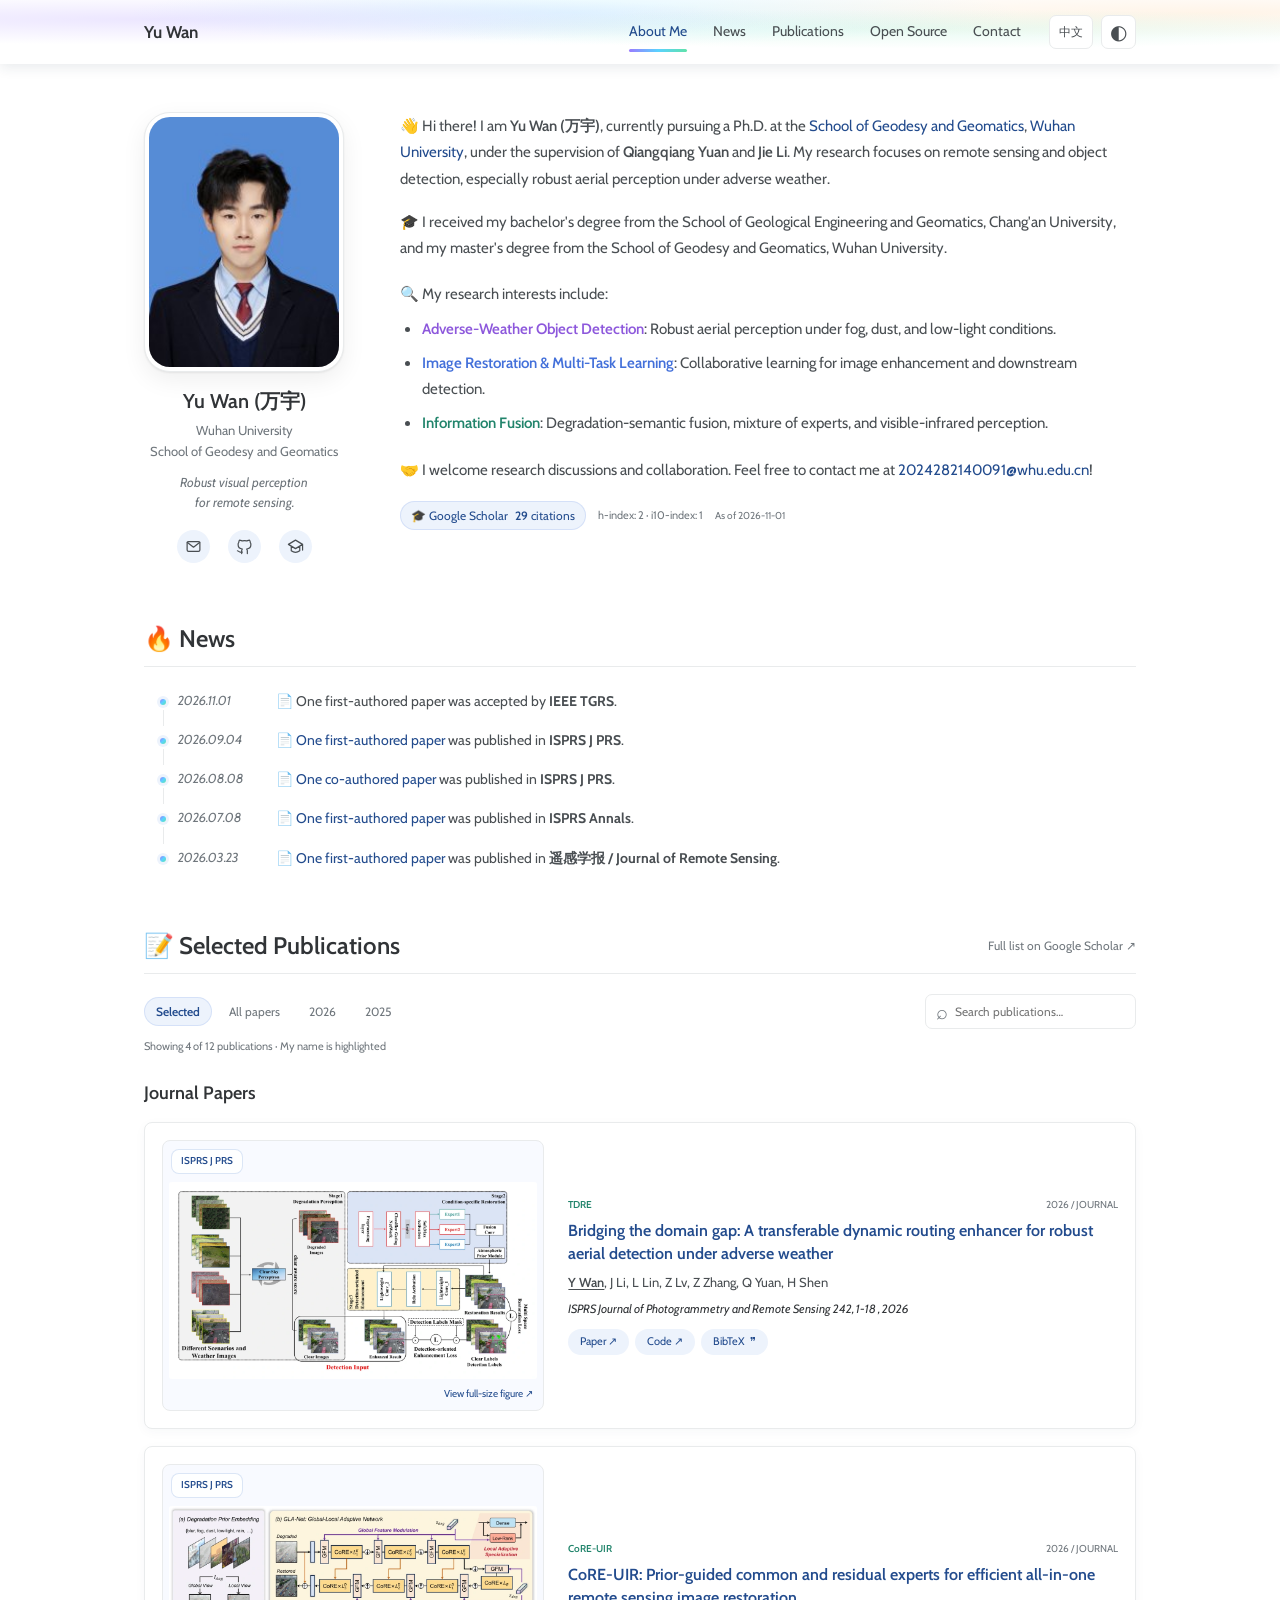
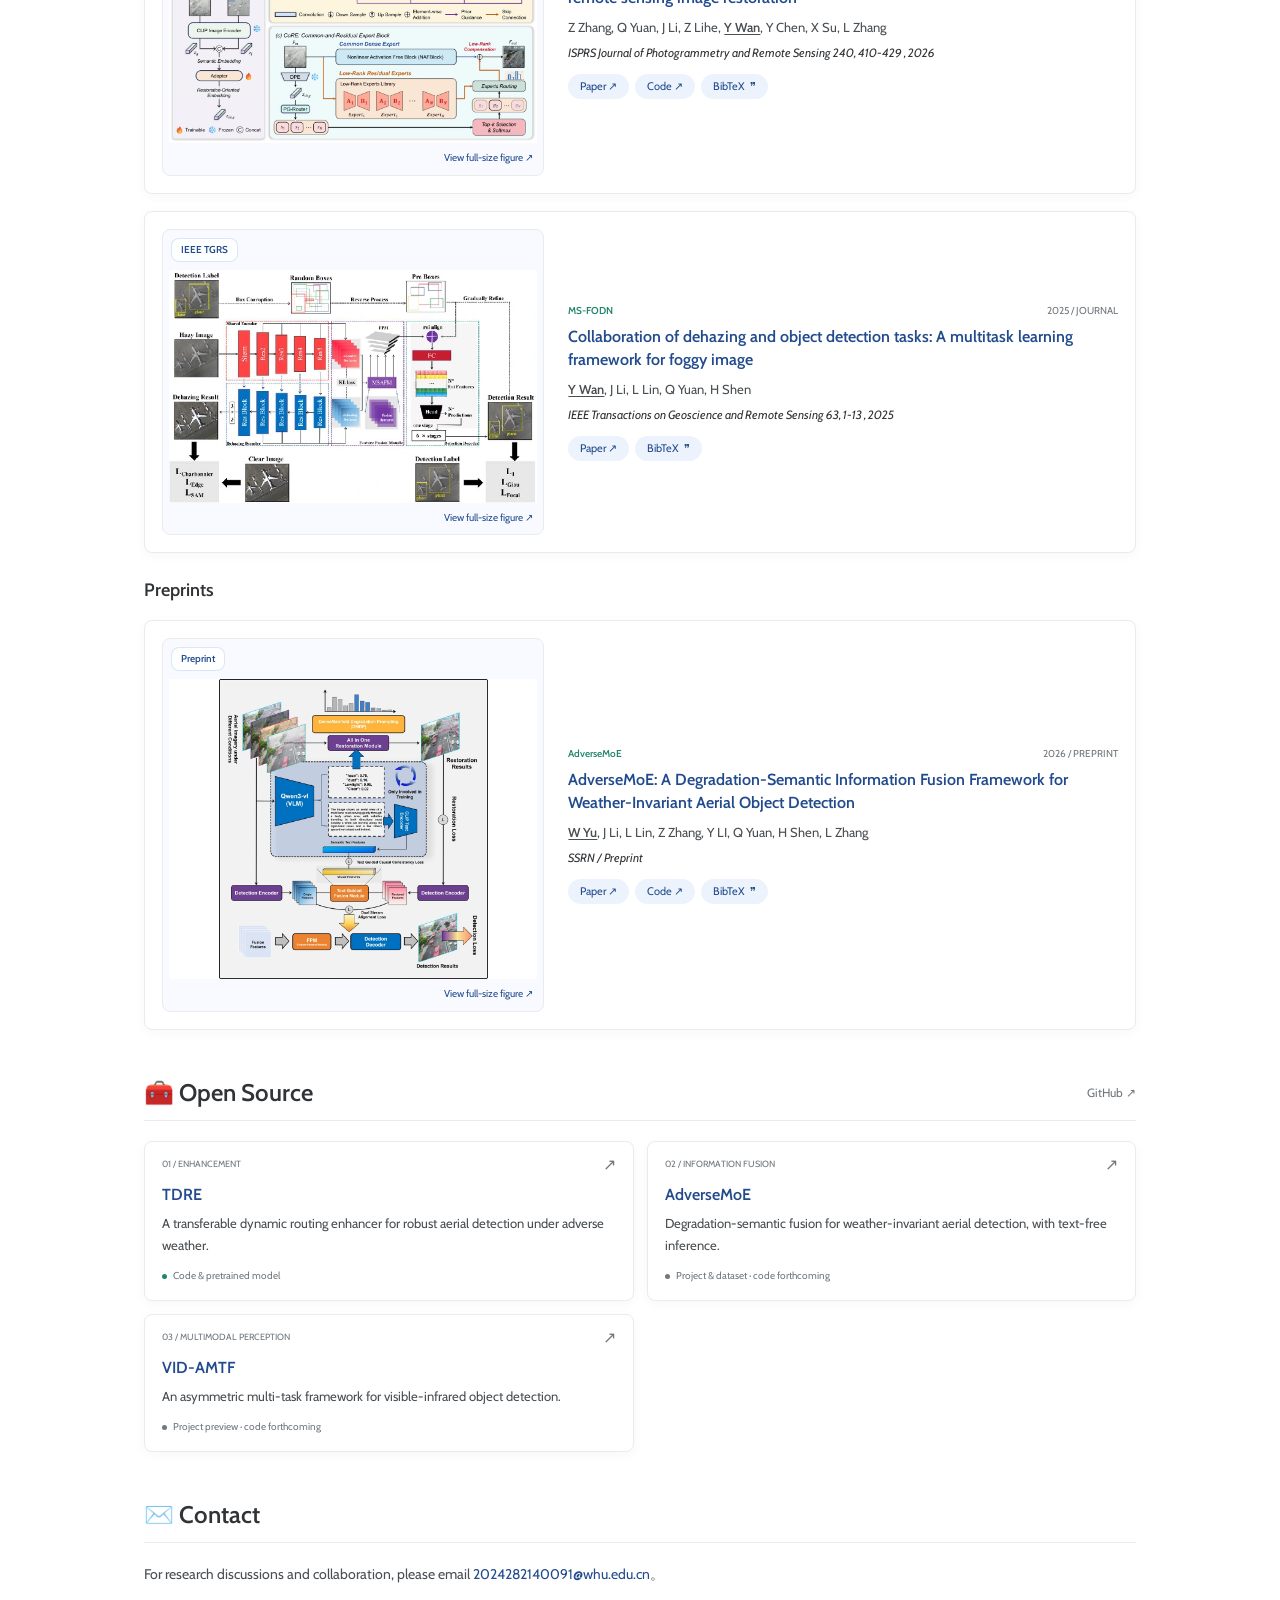
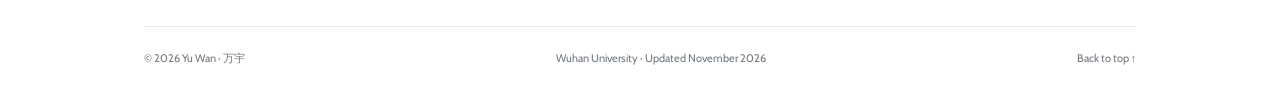
==== commit 7eee50de: "Use concise author-role phrasing in News" ====
--- a/index.html
+++ b/index.html
@@ -44,11 +44,11 @@
 </section>
 <section id="news" class="section"><div class="section-heading"><h2><span class="en">🔥 News</span><span class="zh">🔥 研究动态</span></h2></div>
   <ul class="news-list">
-<li data-news-id="tgrs-acceptance-2026-11" data-news-role="first"><time datetime="2026-11-01">2026.11.01</time><div><span class="en">🎉 One paper has been accepted by IEEE Transactions on Geoscience and Remote Sensing (TGRS), with me as the first author.</span><span class="zh">🎉 本人以第一作者身份的一篇论文被 IEEE Transactions on Geoscience and Remote Sensing（TGRS）接收。</span></div></li>
-<li data-paper-id="paper-5" data-news-role="first"><time datetime="2026-09-04">2026.09.04</time><div><span class="en">🎉 <a href="https://doi.org/10.1016/j.isprsjprs.2026.08.041" target="_blank" rel="noopener noreferrer" title="Bridging the domain gap: A transferable dynamic routing enhancer for robust aerial detection under adverse weather">TDRE</a> was published in <strong>ISPRS Journal of Photogrammetry and Remote Sensing</strong>. I am <strong>the first author</strong>.</span><span class="zh">🎉 <a href="https://doi.org/10.1016/j.isprsjprs.2026.08.041" target="_blank" rel="noopener noreferrer" title="Bridging the domain gap: A transferable dynamic routing enhancer for robust aerial detection under adverse weather">TDRE</a> 发表于 <strong>ISPRS Journal of Photogrammetry and Remote Sensing</strong>，本人为<strong>第一作者</strong>。</span></div></li>
-<li data-paper-id="paper-2" data-news-role="coauthor"><time datetime="2026-08-08">2026.08.08</time><div><span class="en">🎉 <a href="https://doi.org/10.1016/j.isprsjprs.2026.07.028" target="_blank" rel="noopener noreferrer" title="CoRE-UIR: Prior-guided common and residual experts for efficient all-in-one remote sensing image restoration">CoRE-UIR</a> was published in <strong>ISPRS Journal of Photogrammetry and Remote Sensing</strong>. I am <strong>a co-author</strong>.</span><span class="zh">🎉 <a href="https://doi.org/10.1016/j.isprsjprs.2026.07.028" target="_blank" rel="noopener noreferrer" title="CoRE-UIR: Prior-guided common and residual experts for efficient all-in-one remote sensing image restoration">CoRE-UIR</a> 发表于 <strong>ISPRS Journal of Photogrammetry and Remote Sensing</strong>，本人为<strong>合著作者</strong>。</span></div></li>
-<li data-paper-id="paper-8" data-news-role="first"><time datetime="2026-07-08">2026.07.08</time><div><span class="en">🎉 <a href="https://doi.org/10.5194/isprs-annals-XI-3-2026-307-2026" target="_blank" rel="noopener noreferrer" title="LAD-Enhancer: A Lightweight All in One Aerial Detection Enhancer Under Adverse Weather">LAD-Enhancer</a> was published in <strong>ISPRS Annals</strong>. I am <strong>the first author</strong>.</span><span class="zh">🎉 <a href="https://doi.org/10.5194/isprs-annals-XI-3-2026-307-2026" target="_blank" rel="noopener noreferrer" title="LAD-Enhancer: A Lightweight All in One Aerial Detection Enhancer Under Adverse Weather">LAD-Enhancer</a> 发表于 <strong>ISPRS Annals</strong>，本人为<strong>第一作者</strong>。</span></div></li>
-<li data-paper-id="paper-10" data-news-role="first"><time datetime="2026-03-23">2026.03.23</time><div><span class="en">🎉 <a href="https://doi.org/10.11834/jrs.20255024" target="_blank" rel="noopener noreferrer" title="级联学习的雾下遥感影像目标检测.">级联学习的雾下遥感影像目标检测</a> was published in <strong>遥感学报 / Journal of Remote Sensing</strong>. I am <strong>the first author</strong>.</span><span class="zh">🎉 <a href="https://doi.org/10.11834/jrs.20255024" target="_blank" rel="noopener noreferrer" title="级联学习的雾下遥感影像目标检测.">级联学习的雾下遥感影像目标检测</a> 发表于 <strong>遥感学报 / Journal of Remote Sensing</strong>，本人为<strong>第一作者</strong>。</span></div></li>
+<li data-news-id="tgrs-acceptance-2026-11" data-news-role="first"><time datetime="2026-11-01">2026.11.01</time><div><span class="en">📄 One first-authored paper was accepted by <strong>IEEE TGRS</strong>.</span><span class="zh">📄 一篇第一作者论文被 <strong>IEEE TGRS</strong> 接收。</span></div></li>
+<li data-paper-id="paper-5" data-news-role="first"><time datetime="2026-09-04">2026.09.04</time><div><span class="en">📄 <a href="https://doi.org/10.1016/j.isprsjprs.2026.08.041" target="_blank" rel="noopener noreferrer" title="Bridging the domain gap: A transferable dynamic routing enhancer for robust aerial detection under adverse weather">One first-authored paper</a> was published in <strong>ISPRS J PRS</strong>.</span><span class="zh">📄 <a href="https://doi.org/10.1016/j.isprsjprs.2026.08.041" target="_blank" rel="noopener noreferrer" title="Bridging the domain gap: A transferable dynamic routing enhancer for robust aerial detection under adverse weather">一篇第一作者论文</a>发表于 <strong>ISPRS J PRS</strong>。</span></div></li>
+<li data-paper-id="paper-2" data-news-role="coauthor"><time datetime="2026-08-08">2026.08.08</time><div><span class="en">📄 <a href="https://doi.org/10.1016/j.isprsjprs.2026.07.028" target="_blank" rel="noopener noreferrer" title="CoRE-UIR: Prior-guided common and residual experts for efficient all-in-one remote sensing image restoration">One co-authored paper</a> was published in <strong>ISPRS J PRS</strong>.</span><span class="zh">📄 <a href="https://doi.org/10.1016/j.isprsjprs.2026.07.028" target="_blank" rel="noopener noreferrer" title="CoRE-UIR: Prior-guided common and residual experts for efficient all-in-one remote sensing image restoration">一篇合著论文</a>发表于 <strong>ISPRS J PRS</strong>。</span></div></li>
+<li data-paper-id="paper-8" data-news-role="first"><time datetime="2026-07-08">2026.07.08</time><div><span class="en">📄 <a href="https://doi.org/10.5194/isprs-annals-XI-3-2026-307-2026" target="_blank" rel="noopener noreferrer" title="LAD-Enhancer: A Lightweight All in One Aerial Detection Enhancer Under Adverse Weather">One first-authored paper</a> was published in <strong>ISPRS Annals</strong>.</span><span class="zh">📄 <a href="https://doi.org/10.5194/isprs-annals-XI-3-2026-307-2026" target="_blank" rel="noopener noreferrer" title="LAD-Enhancer: A Lightweight All in One Aerial Detection Enhancer Under Adverse Weather">一篇第一作者论文</a>发表于 <strong>ISPRS Annals</strong>。</span></div></li>
+<li data-paper-id="paper-10" data-news-role="first"><time datetime="2026-03-23">2026.03.23</time><div><span class="en">📄 <a href="https://doi.org/10.11834/jrs.20255024" target="_blank" rel="noopener noreferrer" title="级联学习的雾下遥感影像目标检测.">One first-authored paper</a> was published in <strong>遥感学报 / Journal of Remote Sensing</strong>.</span><span class="zh">📄 <a href="https://doi.org/10.11834/jrs.20255024" target="_blank" rel="noopener noreferrer" title="级联学习的雾下遥感影像目标检测.">一篇第一作者论文</a>发表于 <strong>遥感学报 / Journal of Remote Sensing</strong>。</span></div></li>
 </ul>
 </section>
 <section id="publications" class="section"><div class="section-heading"><h2><span class="en">📝 Selected Publications</span><span class="zh">📝 代表性论文</span></h2><a class="text-link" href="https://scholar.google.com/citations?user=BlMgiksAAAAJ&amp;hl=en" target="_blank" rel="noopener noreferrer"><span class="en">Full list on Google Scholar</span><span class="zh">完整列表见谷歌学术</span> ↗</a></div>
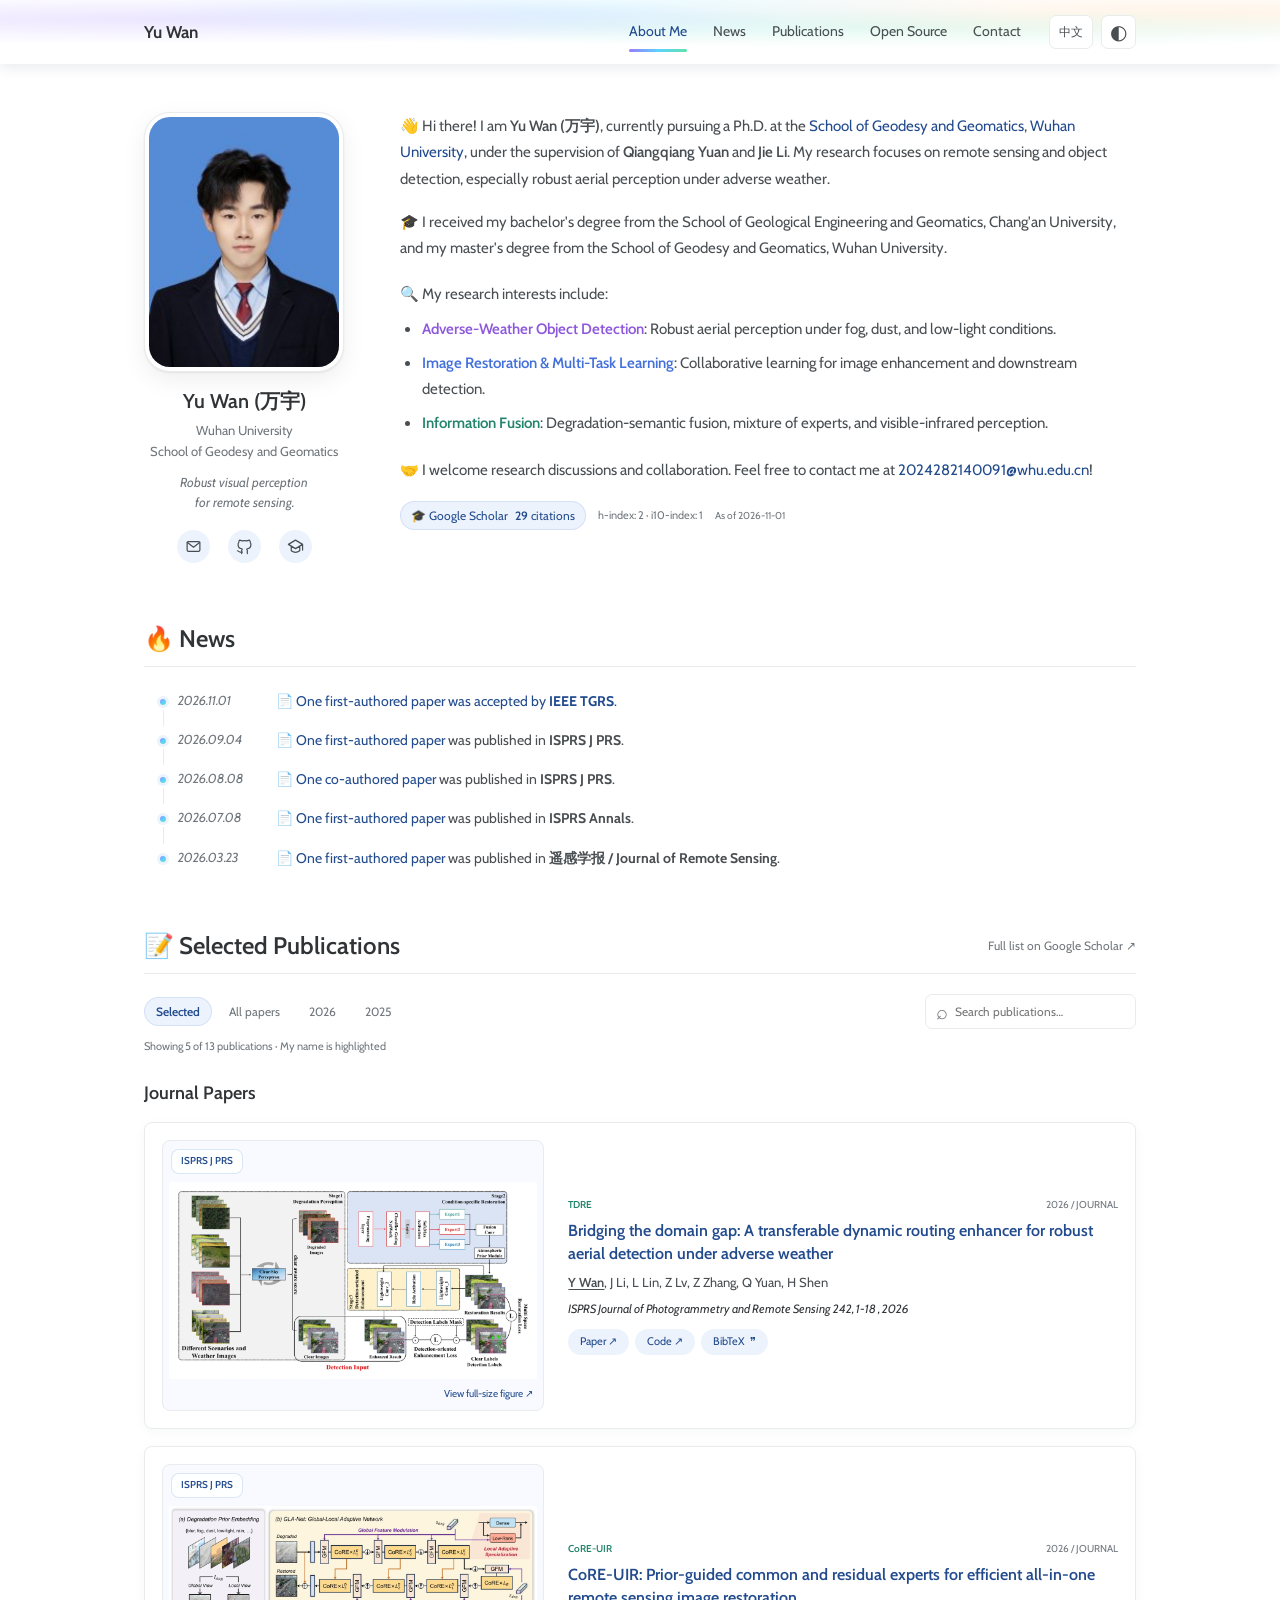
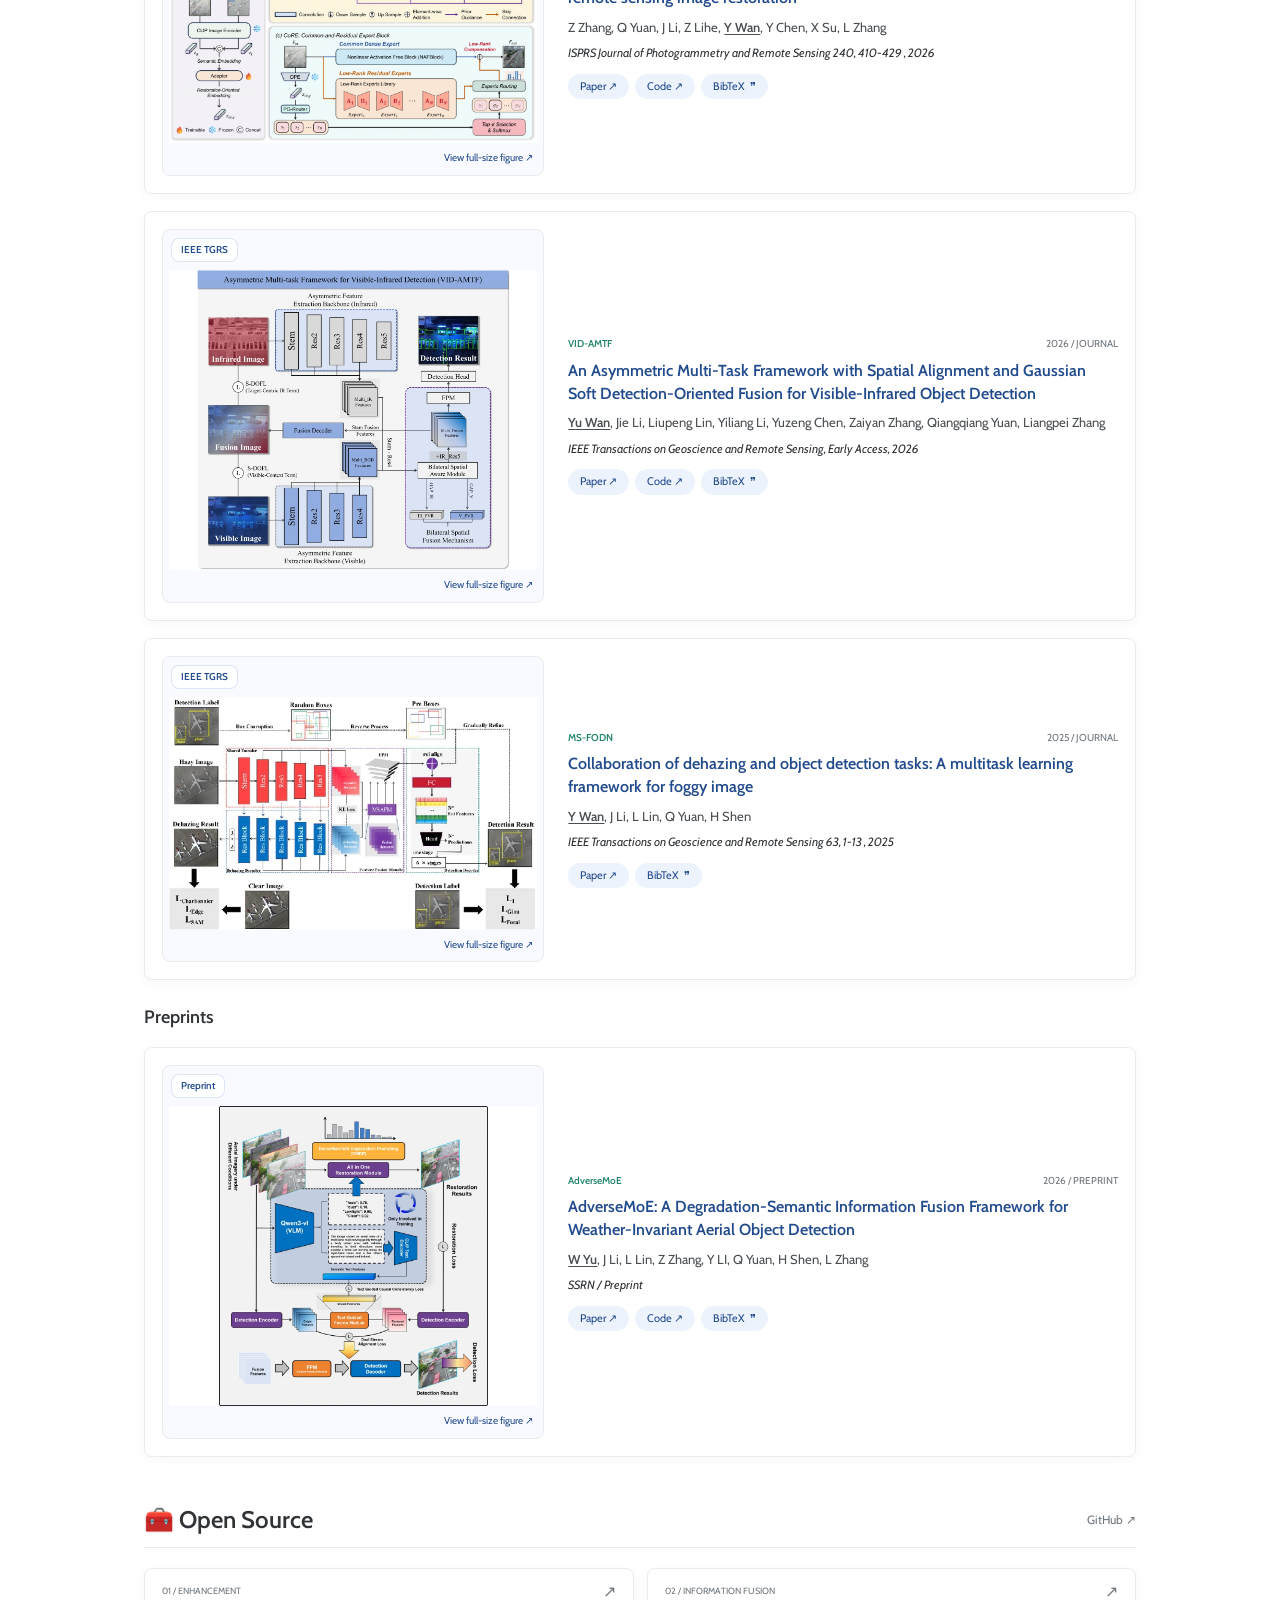
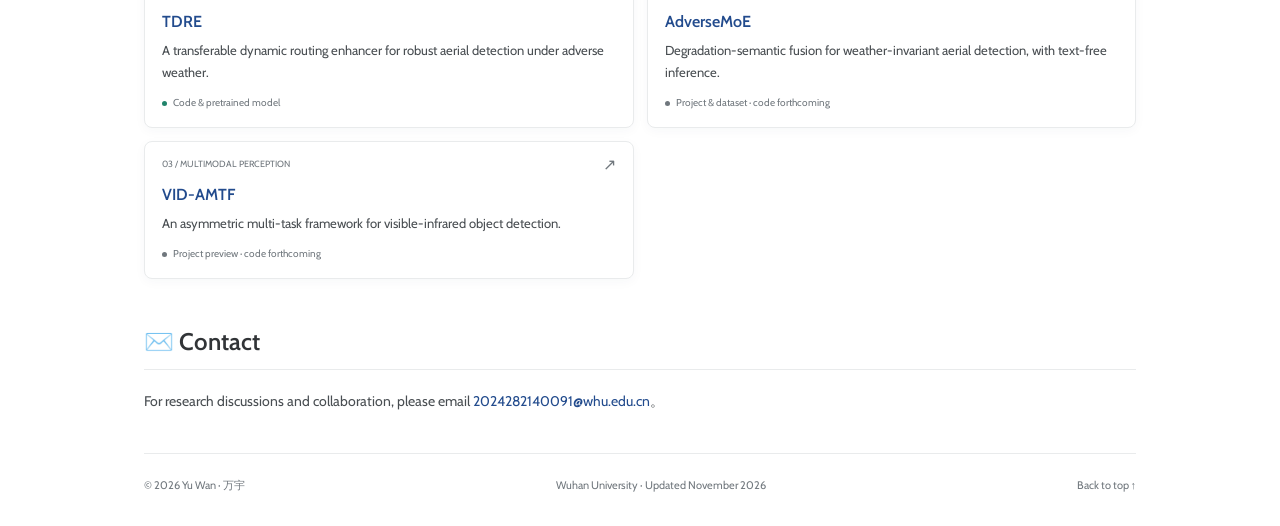
==== commit 8e5ce081: "Add VID-AMTF TGRS paper with full framework figure" ====
--- a/index.html
+++ b/index.html
@@ -44,7 +44,7 @@
 </section>
 <section id="news" class="section"><div class="section-heading"><h2><span class="en">🔥 News</span><span class="zh">🔥 研究动态</span></h2></div>
   <ul class="news-list">
-<li data-news-id="tgrs-acceptance-2026-11" data-news-role="first"><time datetime="2026-11-01">2026.11.01</time><div><span class="en">📄 One first-authored paper was accepted by <strong>IEEE TGRS</strong>.</span><span class="zh">📄 一篇第一作者论文被 <strong>IEEE TGRS</strong> 接收。</span></div></li>
+<li data-news-id="tgrs-acceptance-2026-11" data-news-role="first"><time datetime="2026-11-01">2026.11.01</time><div><a href="https://ieeexplore.ieee.org/document/11775854/" target="_blank" rel="noopener noreferrer"><span class="en">📄 One first-authored paper was accepted by <strong>IEEE TGRS</strong>.</span><span class="zh">📄 一篇第一作者论文被 <strong>IEEE TGRS</strong> 接收。</span></a></div></li>
 <li data-paper-id="paper-5" data-news-role="first"><time datetime="2026-09-04">2026.09.04</time><div><span class="en">📄 <a href="https://doi.org/10.1016/j.isprsjprs.2026.08.041" target="_blank" rel="noopener noreferrer" title="Bridging the domain gap: A transferable dynamic routing enhancer for robust aerial detection under adverse weather">One first-authored paper</a> was published in <strong>ISPRS J PRS</strong>.</span><span class="zh">📄 <a href="https://doi.org/10.1016/j.isprsjprs.2026.08.041" target="_blank" rel="noopener noreferrer" title="Bridging the domain gap: A transferable dynamic routing enhancer for robust aerial detection under adverse weather">一篇第一作者论文</a>发表于 <strong>ISPRS J PRS</strong>。</span></div></li>
 <li data-paper-id="paper-2" data-news-role="coauthor"><time datetime="2026-08-08">2026.08.08</time><div><span class="en">📄 <a href="https://doi.org/10.1016/j.isprsjprs.2026.07.028" target="_blank" rel="noopener noreferrer" title="CoRE-UIR: Prior-guided common and residual experts for efficient all-in-one remote sensing image restoration">One co-authored paper</a> was published in <strong>ISPRS J PRS</strong>.</span><span class="zh">📄 <a href="https://doi.org/10.1016/j.isprsjprs.2026.07.028" target="_blank" rel="noopener noreferrer" title="CoRE-UIR: Prior-guided common and residual experts for efficient all-in-one remote sensing image restoration">一篇合著论文</a>发表于 <strong>ISPRS J PRS</strong>。</span></div></li>
 <li data-paper-id="paper-8" data-news-role="first"><time datetime="2026-07-08">2026.07.08</time><div><span class="en">📄 <a href="https://doi.org/10.5194/isprs-annals-XI-3-2026-307-2026" target="_blank" rel="noopener noreferrer" title="LAD-Enhancer: A Lightweight All in One Aerial Detection Enhancer Under Adverse Weather">One first-authored paper</a> was published in <strong>ISPRS Annals</strong>.</span><span class="zh">📄 <a href="https://doi.org/10.5194/isprs-annals-XI-3-2026-307-2026" target="_blank" rel="noopener noreferrer" title="LAD-Enhancer: A Lightweight All in One Aerial Detection Enhancer Under Adverse Weather">一篇第一作者论文</a>发表于 <strong>ISPRS Annals</strong>。</span></div></li>
@@ -60,6 +60,9 @@
 <article class="paper with-image" data-selected="true" data-year="2026" data-category="journal">
       <a class="paper-image" data-figure="paper-2" href="assets/publications/full/core-uir.webp" target="_blank" rel="noopener noreferrer" aria-label="View figure: CoRE-UIR: Prior-guided common and residual experts for efficient all-in-one remote sensing image restoration"><span class="venue-badge">ISPRS J PRS</span><img loading="lazy" decoding="async" src="assets/publications/core-uir.webp" alt="Fig. 1. The overall framework of the proposed CoRE-UIR."><span class="figure-hint"><span class="en">View full-size figure ↗</span><span class="zh">点击查看论文大图 ↗</span></span></a><div class="paper-body"><div class="paper-meta"><span>CoRE-UIR</span><span>2026 / JOURNAL</span></div>
       <h3><a href="https://doi.org/10.1016/j.isprsjprs.2026.07.028" target="_blank" rel="noopener noreferrer">CoRE-UIR: Prior-guided common and residual experts for efficient all-in-one remote sensing image restoration</a></h3><p class="authors">Z Zhang, Q Yuan, J Li, Z Lihe, <strong>Y Wan</strong>, Y Chen, X Su, L Zhang</p><p class="venue">ISPRS Journal of Photogrammetry and Remote Sensing 240, 410-429 , 2026</p><div class="paper-links"><a href="https://doi.org/10.1016/j.isprsjprs.2026.07.028" target="_blank" rel="noopener noreferrer">Paper ↗</a><a href="https://github.com/zzaiyan/CoRE-UIR" target="_blank" rel="noopener noreferrer">Code ↗</a><button class="cite" data-id="paper-2">BibTeX <span aria-hidden="true">❞</span></button></div></div></article>
+<article class="paper with-image" data-selected="true" data-year="2026" data-category="journal">
+      <a class="paper-image" data-figure="paper-13" href="assets/publications/full/vid-amtf.webp" target="_blank" rel="noopener noreferrer" aria-label="View figure: An Asymmetric Multi-Task Framework with Spatial Alignment and Gaussian Soft Detection-Oriented Fusion for Visible-Infrared Object Detection"><span class="venue-badge">IEEE TGRS</span><img loading="lazy" decoding="async" src="assets/publications/vid-amtf.webp" alt="Overall framework of VID-AMTF: asymmetric visible-infrared feature extraction, spatial alignment, and detection-oriented fusion."><span class="figure-hint"><span class="en">View full-size figure ↗</span><span class="zh">点击查看论文大图 ↗</span></span></a><div class="paper-body"><div class="paper-meta"><span>VID-AMTF</span><span>2026 / JOURNAL</span></div>
+      <h3><a href="https://doi.org/10.1109/TGRS.2026.3750106" target="_blank" rel="noopener noreferrer">An Asymmetric Multi-Task Framework with Spatial Alignment and Gaussian Soft Detection-Oriented Fusion for Visible-Infrared Object Detection</a></h3><p class="authors"><strong>Yu Wan</strong>, Jie Li, Liupeng Lin, Yiliang Li, Yuzeng Chen, Zaiyan Zhang, Qiangqiang Yuan, Liangpei Zhang</p><p class="venue">IEEE Transactions on Geoscience and Remote Sensing, Early Access, 2026</p><div class="paper-links"><a href="https://doi.org/10.1109/TGRS.2026.3750106" target="_blank" rel="noopener noreferrer">Paper ↗</a><a href="https://github.com/KIKYOUWY/VID-AMTF" target="_blank" rel="noopener noreferrer">Code ↗</a><button class="cite" data-id="paper-13">BibTeX <span aria-hidden="true">❞</span></button></div></div></article>
 <article class="paper with-image" data-selected="true" data-year="2025" data-category="journal">
       <a class="paper-image" data-figure="paper-1" href="assets/publications/full/ms-fodn.webp" target="_blank" rel="noopener noreferrer" aria-label="View figure: Collaboration of dehazing and object detection tasks: A multitask learning framework for foggy image"><span class="venue-badge">IEEE TGRS</span><img loading="lazy" decoding="async" src="assets/publications/ms-fodn.webp" alt="Fig. 2. Architecture of proposed MS-FODN."><span class="figure-hint"><span class="en">View full-size figure ↗</span><span class="zh">点击查看论文大图 ↗</span></span></a><div class="paper-body"><div class="paper-meta"><span>MS-FODN</span><span>2025 / JOURNAL</span></div>
       <h3><a href="https://doi.org/10.1109/TGRS.2025.3548283" target="_blank" rel="noopener noreferrer">Collaboration of dehazing and object detection tasks: A multitask learning framework for foggy image</a></h3><p class="authors"><strong>Y Wan</strong>, J Li, L Lin, Q Yuan, H Shen</p><p class="venue">IEEE Transactions on Geoscience and Remote Sensing 63, 1-13 , 2025</p><div class="paper-links"><a href="https://doi.org/10.1109/TGRS.2025.3548283" target="_blank" rel="noopener noreferrer">Paper ↗</a><button class="cite" data-id="paper-1">BibTeX <span aria-hidden="true">❞</span></button></div></div></article>
@@ -100,5 +103,5 @@
 <footer class="shell footer"><span>© 2026 Yu Wan · 万宇</span><span class="en">Wuhan University · Updated November 2026</span><span class="zh">武汉大学 · 更新于 2026 年 11 月</span><a href="#about"><span class="en">Back to top</span><span class="zh">返回顶部</span> ↑</a></footer>
 <dialog id="citation-dialog"><div class="dialog-heading"><h2>BibTeX</h2><button id="close-citation" aria-label="Close citation">×</button></div><pre id="citation-text" tabindex="0"></pre><div class="dialog-actions"><button id="copy-citation" class="button primary">Copy BibTeX</button><a id="download-citation" class="button" download="citation.bib">Download .bib</a></div><p id="copy-status" role="status"></p></dialog>
 <dialog id="figure-dialog" aria-labelledby="figure-title"><div class="dialog-heading"><h2 id="figure-title"></h2><button id="close-figure" aria-label="Close figure">×</button></div><div class="figure-toolbar"><button id="figure-size" class="button" aria-pressed="false"><span class="en">Original size</span><span class="zh">原始尺寸</span></button><a id="figure-original" class="button" target="_blank" rel="noopener noreferrer"><span class="en">Open original ↗</span><span class="zh">新标签页查看原图 ↗</span></a><a id="figure-source" class="text-link" target="_blank" rel="noopener noreferrer"><span class="en">Figure source ↗</span><span class="zh">图片来源 ↗</span></a></div><div class="figure-stage"><img id="figure-large" alt=""></div><p id="figure-caption"></p></dialog>
-<script id="profile-data" type="application/json">{"name": "Yu Wan", "name_zh": "万宇", "email": "2024282140091@whu.edu.cn", "github": "https://github.com/KIKYOUWY", "scholar": "https://scholar.google.com/citations?user=BlMgiksAAAAJ&hl=en", "updated": "2026-11-01", "metrics": {"citations": 29, "h_index": 2, "i10_index": 1}, "papers": [{"id": "paper-5", "title": "Bridging the domain gap: A transferable dynamic routing enhancer for robust aerial detection under adverse weather", "authors": "Y Wan, J Li, L Lin, Z Lv, Z Zhang, Q Yuan, H Shen", "venue": "ISPRS Journal of Photogrammetry and Remote Sensing 242, 1-18 , 2026", "year": "2026", "scholar": "https://scholar.google.com/citations?view_op=view_citation&hl=en&oe=ASCII&user=BlMgiksAAAAJ&citation_for_view=BlMgiksAAAAJ:W7OEmFMy1HYC", "category": "journal", "selected": true, "short": "TDRE", "image": "publications/tdre.webp", "code": "https://github.com/KIKYOUWY/TDRE", "doi": "10.1016/j.isprsjprs.2026.08.041", "image_full": "publications/full/tdre.webp", "image_caption": "Overall framework of TDRE.", "image_source": "https://github.com/KIKYOUWY/TDRE/blob/main/Figs/pipline.png"}, {"id": "paper-2", "title": "CoRE-UIR: Prior-guided common and residual experts for efficient all-in-one remote sensing image restoration", "authors": "Z Zhang, Q Yuan, J Li, Z Lihe, Y Wan, Y Chen, X Su, L Zhang", "venue": "ISPRS Journal of Photogrammetry and Remote Sensing 240, 410-429 , 2026", "year": "2026", "scholar": "https://scholar.google.com/citations?view_op=view_citation&hl=en&oe=ASCII&user=BlMgiksAAAAJ&citation_for_view=BlMgiksAAAAJ:u-x6o8ySG0sC", "category": "journal", "selected": true, "short": "CoRE-UIR", "image": "publications/core-uir.webp", "code": "https://github.com/zzaiyan/CoRE-UIR", "doi": "10.1016/j.isprsjprs.2026.07.028", "image_full": "publications/full/core-uir.webp", "image_caption": "Fig. 1. The overall framework of the proposed CoRE-UIR.", "image_source": "https://doi.org/10.1016/j.isprsjprs.2026.07.028"}, {"id": "paper-1", "title": "Collaboration of dehazing and object detection tasks: A multitask learning framework for foggy image", "authors": "Y Wan, J Li, L Lin, Q Yuan, H Shen", "venue": "IEEE Transactions on Geoscience and Remote Sensing 63, 1-13 , 2025", "year": "2025", "scholar": "https://scholar.google.com/citations?view_op=view_citation&hl=en&oe=ASCII&user=BlMgiksAAAAJ&citation_for_view=BlMgiksAAAAJ:d1gkVwhDpl0C", "category": "journal", "selected": true, "short": "MS-FODN", "image": "publications/ms-fodn.webp", "image_full": "publications/full/ms-fodn.webp", "image_caption": "Fig. 2. Architecture of proposed MS-FODN.", "image_source": "https://www.semanticscholar.org/paper/2b6e40e27499112eee78bc7ffa7827269b5a70bd", "doi": "10.1109/TGRS.2025.3548283"}, {"id": "paper-6", "title": "LSOAF-YOLO: A Lightweight Small Object Detector with Attention Fusion for Aerial Remote Sensing Imagery", "authors": "Y Li, L Zheng, Y Wan, S Zhang, J Li, F Deng", "venue": "IEEE Journal of Selected Topics in Applied Earth Observations and Remote Sensing , 2026", "year": "2026", "scholar": "https://scholar.google.com/citations?view_op=view_citation&hl=en&oe=ASCII&user=BlMgiksAAAAJ&citation_for_view=BlMgiksAAAAJ:YsMSGLbcyi4C", "category": "journal", "selected": false, "image": "publications/lsoaf-yolo.webp", "image_full": "publications/full/lsoaf-yolo.webp", "image_caption": "Fig. 1. General framework of LSOAF-YOLO.", "image_source": "https://www.semanticscholar.org/paper/3c9f4878eba3f08e36a691a571808828fb6b047a", "doi": "10.1109/JSTARS.2026.3736458"}, {"id": "paper-9", "title": "GRO-YOLO: Multi-Granularity Perception for Efficient Small Object Detection From Remote Sensing Images", "authors": "Y Liao, Y Li, Z He, C Zhang, Y Wan, Y Wang, Y Li", "venue": "IEEE Journal of Selected Topics in Applied Earth Observations and Remote Sensing , 2026", "year": "2026", "scholar": "https://scholar.google.com/citations?view_op=view_citation&hl=en&oe=ASCII&user=BlMgiksAAAAJ&citation_for_view=BlMgiksAAAAJ:2osOgNQ5qMEC", "category": "journal", "selected": false, "image": "publications/gro-yolo.webp", "image_full": "publications/full/gro-yolo.webp", "image_caption": "Fig. 1. Overall architecture of GRO-YOLO.", "image_source": "https://www.semanticscholar.org/paper/4cd411e8354aae7cc8c20aed22eeb6e5ef9d854d", "doi": "10.1109/JSTARS.2026.3683563"}, {"id": "paper-7", "title": "IEGC-FSDN: Foggy Ship Detection Network With Integrating Edge and Global Constraints", "authors": "Y Yang, Y Wan, J Li, L Lin, Z Zhang", "venue": "IEEE Signal Processing Letters , 2026", "year": "2026", "scholar": "https://scholar.google.com/citations?view_op=view_citation&hl=en&oe=ASCII&user=BlMgiksAAAAJ&citation_for_view=BlMgiksAAAAJ:qjMakFHDy7sC", "category": "journal", "selected": false, "short": "IEGC-FSDN", "code": "https://github.com/KIKYOUWY/IEGC-FSDN", "doi": "10.1109/LSP.2026.3724106", "image": "publications/iegc-fsdn.webp", "image_full": "publications/full/iegc-fsdn.webp", "image_caption": "Fig. 1. Overall architecture of the proposed IEGC-FSDN.", "image_source": "https://doi.org/10.1109/LSP.2026.3724106"}, {"id": "paper-10", "title": "级联学习的雾下遥感影像目标检测.", "authors": "万宇， 李杰， 郑莉， 林镠鹏， 袁强强， 李慧芳， 杨依", "venue": "Journal of Remote Sensing 30 (2), 347 , 2026", "year": "2026", "scholar": "https://scholar.google.com/citations?view_op=view_citation&hl=en&oe=ASCII&user=BlMgiksAAAAJ&citation_for_view=BlMgiksAAAAJ:IjCSPb-OGe4C", "category": "journal", "selected": false, "image": "publications/cascade-learning.webp", "image_full": "publications/full/cascade-learning.webp", "image_caption": "Fig. 2. The frame of CL-FODM.", "image_source": "https://doi.org/10.11834/jrs.20255024", "doi": "10.11834/jrs.20255024"}, {"id": "paper-3", "title": "Unsupervised Pansharpening Method Based on Guided Diffusion with Degradation Constraints.", "authors": "H TONG, C DU, Y WAN, J LI, Q YUAN", "venue": "Journal of Geodesy & Geoinformation Science 8 (4), 56 , 2025", "year": "2025", "scholar": "https://scholar.google.com/citations?view_op=view_citation&hl=en&oe=ASCII&user=BlMgiksAAAAJ&citation_for_view=BlMgiksAAAAJ:UeHWp8X0CEIC", "category": "journal", "selected": false}, {"id": "paper-11", "title": "复杂坡面拟合的异源点云配准及三维地形精细重建", "authors": "唐一亮， 杨耘， 万宇， 徐永节， 王锐， 辜第桢", "venue": "Optics and Precision Engineering 33 (4), 579-590 , 2025", "year": "2025", "scholar": "https://scholar.google.com/citations?view_op=view_citation&hl=en&oe=ASCII&user=BlMgiksAAAAJ&citation_for_view=BlMgiksAAAAJ:zYLM7Y9cAGgC", "category": "journal", "selected": false, "image": "publications/terrain-reconstruction.webp", "image_full": "publications/full/terrain-reconstruction.webp", "image_caption": "Fig. 5. Result from our registration algorithm.", "image_source": "https://ope.lightpublishing.cn/cn/article/doi/10.37188/OPE.20253304.0579", "doi": "10.37188/OPE.20253304.0579"}, {"id": "paper-8", "title": "LAD-Enhancer: A Lightweight All in One Aerial Detection Enhancer Under Adverse Weather", "authors": "Y Wan, J Li, L Lin, Z Zhang, Q Yuan, H Shen", "venue": "ISPRS Annals of the Photogrammetry, Remote Sensing and Spatial Information … , 2026", "year": "2026", "scholar": "https://scholar.google.com/citations?view_op=view_citation&hl=en&oe=ASCII&user=BlMgiksAAAAJ&citation_for_view=BlMgiksAAAAJ:9yKSN-GCB0IC", "category": "conference", "selected": false, "short": "LAD-Enhancer", "doi": "10.5194/isprs-annals-XI-3-2026-307-2026", "image": "publications/lad-enhancer.webp", "image_full": "publications/full/lad-enhancer.webp", "image_caption": "Fig. 1. The overall framework of LAD-Enhancer.", "image_source": "https://isprs-annals.copernicus.org/articles/XI-3-2026/307/2026/"}, {"id": "paper-4", "title": "DFI-FODN: Dehazing Feature Injected Foggy Image Object Detection Network under Multi-task Learning Framework", "authors": "Y Wan, J Li, L Lin, H Li, Q Yuan, C Zeng, Y Yang", "venue": "IGARSS 2025-2025 IEEE International Geoscience and Remote Sensing Symposium … , 2025", "year": "2025", "scholar": "https://scholar.google.com/citations?view_op=view_citation&hl=en&oe=ASCII&user=BlMgiksAAAAJ&citation_for_view=BlMgiksAAAAJ:Tyk-4Ss8FVUC", "category": "conference", "selected": false, "short": "DFI-FODN", "image": "publications/dfi-fodn.webp", "image_full": "publications/full/dfi-fodn.webp", "image_caption": "Fig. 1. The DFI-FODN architecture.", "image_source": "https://www.semanticscholar.org/paper/dd162703b43b63155bc2ff276a50d177c910b446", "doi": "10.1109/IGARSS55030.2025.11243574"}, {"id": "paper-12", "title": "AdverseMoE: A Degradation-Semantic Information Fusion Framework for Weather-Invariant Aerial Object Detection", "authors": "W Yu, J Li, L Lin, Z Zhang, Y LI, Q Yuan, H Shen, L Zhang", "venue": "SSRN / Preprint", "year": "2026", "scholar": "https://scholar.google.com/citations?view_op=view_citation&hl=en&oe=ASCII&user=BlMgiksAAAAJ&citation_for_view=BlMgiksAAAAJ:Y0pCki6q_DkC", "category": "preprint", "selected": true, "short": "AdverseMoE", "image": "publications/adversemoe.webp", "code": "https://github.com/KIKYOUWY/AdverseMoE", "doi": "10.2139/ssrn.7284341", "image_full": "publications/full/adversemoe.webp", "image_caption": "Fig. 2. Overall framework of AdverseMoE.", "image_source": "https://github.com/KIKYOUWY/AdverseMoE/blob/main/figure/Fig.2.png"}]}</script><script src="assets/app.js"></script>
+<script id="profile-data" type="application/json">{"name": "Yu Wan", "name_zh": "万宇", "email": "2024282140091@whu.edu.cn", "github": "https://github.com/KIKYOUWY", "scholar": "https://scholar.google.com/citations?user=BlMgiksAAAAJ&hl=en", "updated": "2026-11-01", "metrics": {"citations": 29, "h_index": 2, "i10_index": 1}, "papers": [{"id": "paper-5", "title": "Bridging the domain gap: A transferable dynamic routing enhancer for robust aerial detection under adverse weather", "authors": "Y Wan, J Li, L Lin, Z Lv, Z Zhang, Q Yuan, H Shen", "venue": "ISPRS Journal of Photogrammetry and Remote Sensing 242, 1-18 , 2026", "year": "2026", "scholar": "https://scholar.google.com/citations?view_op=view_citation&hl=en&oe=ASCII&user=BlMgiksAAAAJ&citation_for_view=BlMgiksAAAAJ:W7OEmFMy1HYC", "category": "journal", "selected": true, "short": "TDRE", "image": "publications/tdre.webp", "code": "https://github.com/KIKYOUWY/TDRE", "doi": "10.1016/j.isprsjprs.2026.08.041", "image_full": "publications/full/tdre.webp", "image_caption": "Overall framework of TDRE.", "image_source": "https://github.com/KIKYOUWY/TDRE/blob/main/Figs/pipline.png"}, {"id": "paper-2", "title": "CoRE-UIR: Prior-guided common and residual experts for efficient all-in-one remote sensing image restoration", "authors": "Z Zhang, Q Yuan, J Li, Z Lihe, Y Wan, Y Chen, X Su, L Zhang", "venue": "ISPRS Journal of Photogrammetry and Remote Sensing 240, 410-429 , 2026", "year": "2026", "scholar": "https://scholar.google.com/citations?view_op=view_citation&hl=en&oe=ASCII&user=BlMgiksAAAAJ&citation_for_view=BlMgiksAAAAJ:u-x6o8ySG0sC", "category": "journal", "selected": true, "short": "CoRE-UIR", "image": "publications/core-uir.webp", "code": "https://github.com/zzaiyan/CoRE-UIR", "doi": "10.1016/j.isprsjprs.2026.07.028", "image_full": "publications/full/core-uir.webp", "image_caption": "Fig. 1. The overall framework of the proposed CoRE-UIR.", "image_source": "https://doi.org/10.1016/j.isprsjprs.2026.07.028"}, {"id": "paper-13", "title": "An Asymmetric Multi-Task Framework with Spatial Alignment and Gaussian Soft Detection-Oriented Fusion for Visible-Infrared Object Detection", "authors": "Yu Wan, Jie Li, Liupeng Lin, Yiliang Li, Yuzeng Chen, Zaiyan Zhang, Qiangqiang Yuan, Liangpei Zhang", "venue": "IEEE Transactions on Geoscience and Remote Sensing, Early Access, 2026", "year": "2026", "scholar": "https://ieeexplore.ieee.org/document/11775854/", "category": "journal", "selected": true, "short": "VID-AMTF", "image": "publications/vid-amtf.webp", "image_full": "publications/full/vid-amtf.webp", "image_caption": "Overall framework of VID-AMTF: asymmetric visible-infrared feature extraction, spatial alignment, and detection-oriented fusion.", "image_source": "https://github.com/KIKYOUWY/VID-AMTF/blob/main/figures/vid_amtf_framework.png", "code": "https://github.com/KIKYOUWY/VID-AMTF", "doi": "10.1109/TGRS.2026.3750106"}, {"id": "paper-1", "title": "Collaboration of dehazing and object detection tasks: A multitask learning framework for foggy image", "authors": "Y Wan, J Li, L Lin, Q Yuan, H Shen", "venue": "IEEE Transactions on Geoscience and Remote Sensing 63, 1-13 , 2025", "year": "2025", "scholar": "https://scholar.google.com/citations?view_op=view_citation&hl=en&oe=ASCII&user=BlMgiksAAAAJ&citation_for_view=BlMgiksAAAAJ:d1gkVwhDpl0C", "category": "journal", "selected": true, "short": "MS-FODN", "image": "publications/ms-fodn.webp", "image_full": "publications/full/ms-fodn.webp", "image_caption": "Fig. 2. Architecture of proposed MS-FODN.", "image_source": "https://www.semanticscholar.org/paper/2b6e40e27499112eee78bc7ffa7827269b5a70bd", "doi": "10.1109/TGRS.2025.3548283"}, {"id": "paper-6", "title": "LSOAF-YOLO: A Lightweight Small Object Detector with Attention Fusion for Aerial Remote Sensing Imagery", "authors": "Y Li, L Zheng, Y Wan, S Zhang, J Li, F Deng", "venue": "IEEE Journal of Selected Topics in Applied Earth Observations and Remote Sensing , 2026", "year": "2026", "scholar": "https://scholar.google.com/citations?view_op=view_citation&hl=en&oe=ASCII&user=BlMgiksAAAAJ&citation_for_view=BlMgiksAAAAJ:YsMSGLbcyi4C", "category": "journal", "selected": false, "image": "publications/lsoaf-yolo.webp", "image_full": "publications/full/lsoaf-yolo.webp", "image_caption": "Fig. 1. General framework of LSOAF-YOLO.", "image_source": "https://www.semanticscholar.org/paper/3c9f4878eba3f08e36a691a571808828fb6b047a", "doi": "10.1109/JSTARS.2026.3736458"}, {"id": "paper-9", "title": "GRO-YOLO: Multi-Granularity Perception for Efficient Small Object Detection From Remote Sensing Images", "authors": "Y Liao, Y Li, Z He, C Zhang, Y Wan, Y Wang, Y Li", "venue": "IEEE Journal of Selected Topics in Applied Earth Observations and Remote Sensing , 2026", "year": "2026", "scholar": "https://scholar.google.com/citations?view_op=view_citation&hl=en&oe=ASCII&user=BlMgiksAAAAJ&citation_for_view=BlMgiksAAAAJ:2osOgNQ5qMEC", "category": "journal", "selected": false, "image": "publications/gro-yolo.webp", "image_full": "publications/full/gro-yolo.webp", "image_caption": "Fig. 1. Overall architecture of GRO-YOLO.", "image_source": "https://www.semanticscholar.org/paper/4cd411e8354aae7cc8c20aed22eeb6e5ef9d854d", "doi": "10.1109/JSTARS.2026.3683563"}, {"id": "paper-7", "title": "IEGC-FSDN: Foggy Ship Detection Network With Integrating Edge and Global Constraints", "authors": "Y Yang, Y Wan, J Li, L Lin, Z Zhang", "venue": "IEEE Signal Processing Letters , 2026", "year": "2026", "scholar": "https://scholar.google.com/citations?view_op=view_citation&hl=en&oe=ASCII&user=BlMgiksAAAAJ&citation_for_view=BlMgiksAAAAJ:qjMakFHDy7sC", "category": "journal", "selected": false, "short": "IEGC-FSDN", "code": "https://github.com/KIKYOUWY/IEGC-FSDN", "doi": "10.1109/LSP.2026.3724106", "image": "publications/iegc-fsdn.webp", "image_full": "publications/full/iegc-fsdn.webp", "image_caption": "Fig. 1. Overall architecture of the proposed IEGC-FSDN.", "image_source": "https://doi.org/10.1109/LSP.2026.3724106"}, {"id": "paper-10", "title": "级联学习的雾下遥感影像目标检测.", "authors": "万宇， 李杰， 郑莉， 林镠鹏， 袁强强， 李慧芳， 杨依", "venue": "Journal of Remote Sensing 30 (2), 347 , 2026", "year": "2026", "scholar": "https://scholar.google.com/citations?view_op=view_citation&hl=en&oe=ASCII&user=BlMgiksAAAAJ&citation_for_view=BlMgiksAAAAJ:IjCSPb-OGe4C", "category": "journal", "selected": false, "image": "publications/cascade-learning.webp", "image_full": "publications/full/cascade-learning.webp", "image_caption": "Fig. 2. The frame of CL-FODM.", "image_source": "https://doi.org/10.11834/jrs.20255024", "doi": "10.11834/jrs.20255024"}, {"id": "paper-3", "title": "Unsupervised Pansharpening Method Based on Guided Diffusion with Degradation Constraints.", "authors": "H TONG, C DU, Y WAN, J LI, Q YUAN", "venue": "Journal of Geodesy & Geoinformation Science 8 (4), 56 , 2025", "year": "2025", "scholar": "https://scholar.google.com/citations?view_op=view_citation&hl=en&oe=ASCII&user=BlMgiksAAAAJ&citation_for_view=BlMgiksAAAAJ:UeHWp8X0CEIC", "category": "journal", "selected": false}, {"id": "paper-11", "title": "复杂坡面拟合的异源点云配准及三维地形精细重建", "authors": "唐一亮， 杨耘， 万宇， 徐永节， 王锐， 辜第桢", "venue": "Optics and Precision Engineering 33 (4), 579-590 , 2025", "year": "2025", "scholar": "https://scholar.google.com/citations?view_op=view_citation&hl=en&oe=ASCII&user=BlMgiksAAAAJ&citation_for_view=BlMgiksAAAAJ:zYLM7Y9cAGgC", "category": "journal", "selected": false, "image": "publications/terrain-reconstruction.webp", "image_full": "publications/full/terrain-reconstruction.webp", "image_caption": "Fig. 5. Result from our registration algorithm.", "image_source": "https://ope.lightpublishing.cn/cn/article/doi/10.37188/OPE.20253304.0579", "doi": "10.37188/OPE.20253304.0579"}, {"id": "paper-8", "title": "LAD-Enhancer: A Lightweight All in One Aerial Detection Enhancer Under Adverse Weather", "authors": "Y Wan, J Li, L Lin, Z Zhang, Q Yuan, H Shen", "venue": "ISPRS Annals of the Photogrammetry, Remote Sensing and Spatial Information … , 2026", "year": "2026", "scholar": "https://scholar.google.com/citations?view_op=view_citation&hl=en&oe=ASCII&user=BlMgiksAAAAJ&citation_for_view=BlMgiksAAAAJ:9yKSN-GCB0IC", "category": "conference", "selected": false, "short": "LAD-Enhancer", "doi": "10.5194/isprs-annals-XI-3-2026-307-2026", "image": "publications/lad-enhancer.webp", "image_full": "publications/full/lad-enhancer.webp", "image_caption": "Fig. 1. The overall framework of LAD-Enhancer.", "image_source": "https://isprs-annals.copernicus.org/articles/XI-3-2026/307/2026/"}, {"id": "paper-4", "title": "DFI-FODN: Dehazing Feature Injected Foggy Image Object Detection Network under Multi-task Learning Framework", "authors": "Y Wan, J Li, L Lin, H Li, Q Yuan, C Zeng, Y Yang", "venue": "IGARSS 2025-2025 IEEE International Geoscience and Remote Sensing Symposium … , 2025", "year": "2025", "scholar": "https://scholar.google.com/citations?view_op=view_citation&hl=en&oe=ASCII&user=BlMgiksAAAAJ&citation_for_view=BlMgiksAAAAJ:Tyk-4Ss8FVUC", "category": "conference", "selected": false, "short": "DFI-FODN", "image": "publications/dfi-fodn.webp", "image_full": "publications/full/dfi-fodn.webp", "image_caption": "Fig. 1. The DFI-FODN architecture.", "image_source": "https://www.semanticscholar.org/paper/dd162703b43b63155bc2ff276a50d177c910b446", "doi": "10.1109/IGARSS55030.2025.11243574"}, {"id": "paper-12", "title": "AdverseMoE: A Degradation-Semantic Information Fusion Framework for Weather-Invariant Aerial Object Detection", "authors": "W Yu, J Li, L Lin, Z Zhang, Y LI, Q Yuan, H Shen, L Zhang", "venue": "SSRN / Preprint", "year": "2026", "scholar": "https://scholar.google.com/citations?view_op=view_citation&hl=en&oe=ASCII&user=BlMgiksAAAAJ&citation_for_view=BlMgiksAAAAJ:Y0pCki6q_DkC", "category": "preprint", "selected": true, "short": "AdverseMoE", "image": "publications/adversemoe.webp", "code": "https://github.com/KIKYOUWY/AdverseMoE", "doi": "10.2139/ssrn.7284341", "image_full": "publications/full/adversemoe.webp", "image_caption": "Fig. 2. Overall framework of AdverseMoE.", "image_source": "https://github.com/KIKYOUWY/AdverseMoE/blob/main/figure/Fig.2.png"}]}</script><script src="assets/app.js"></script>
 </body></html>
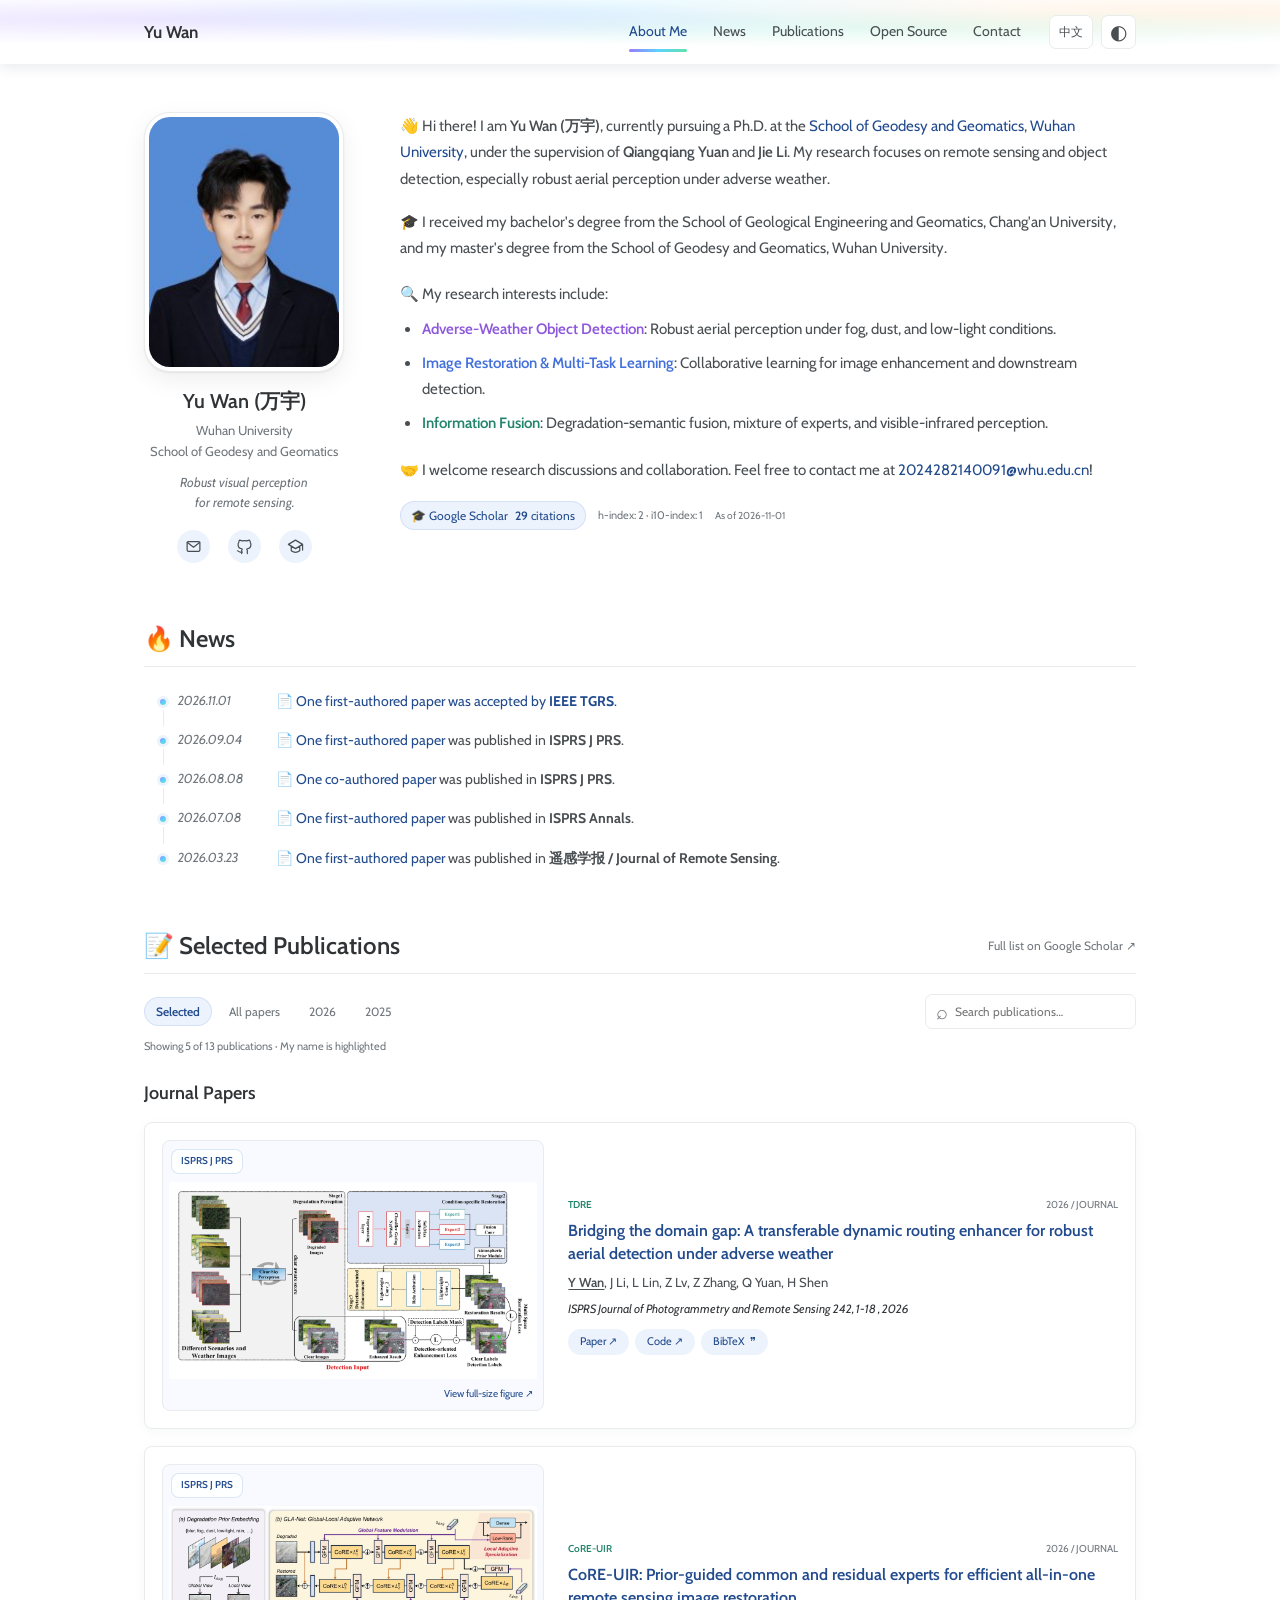
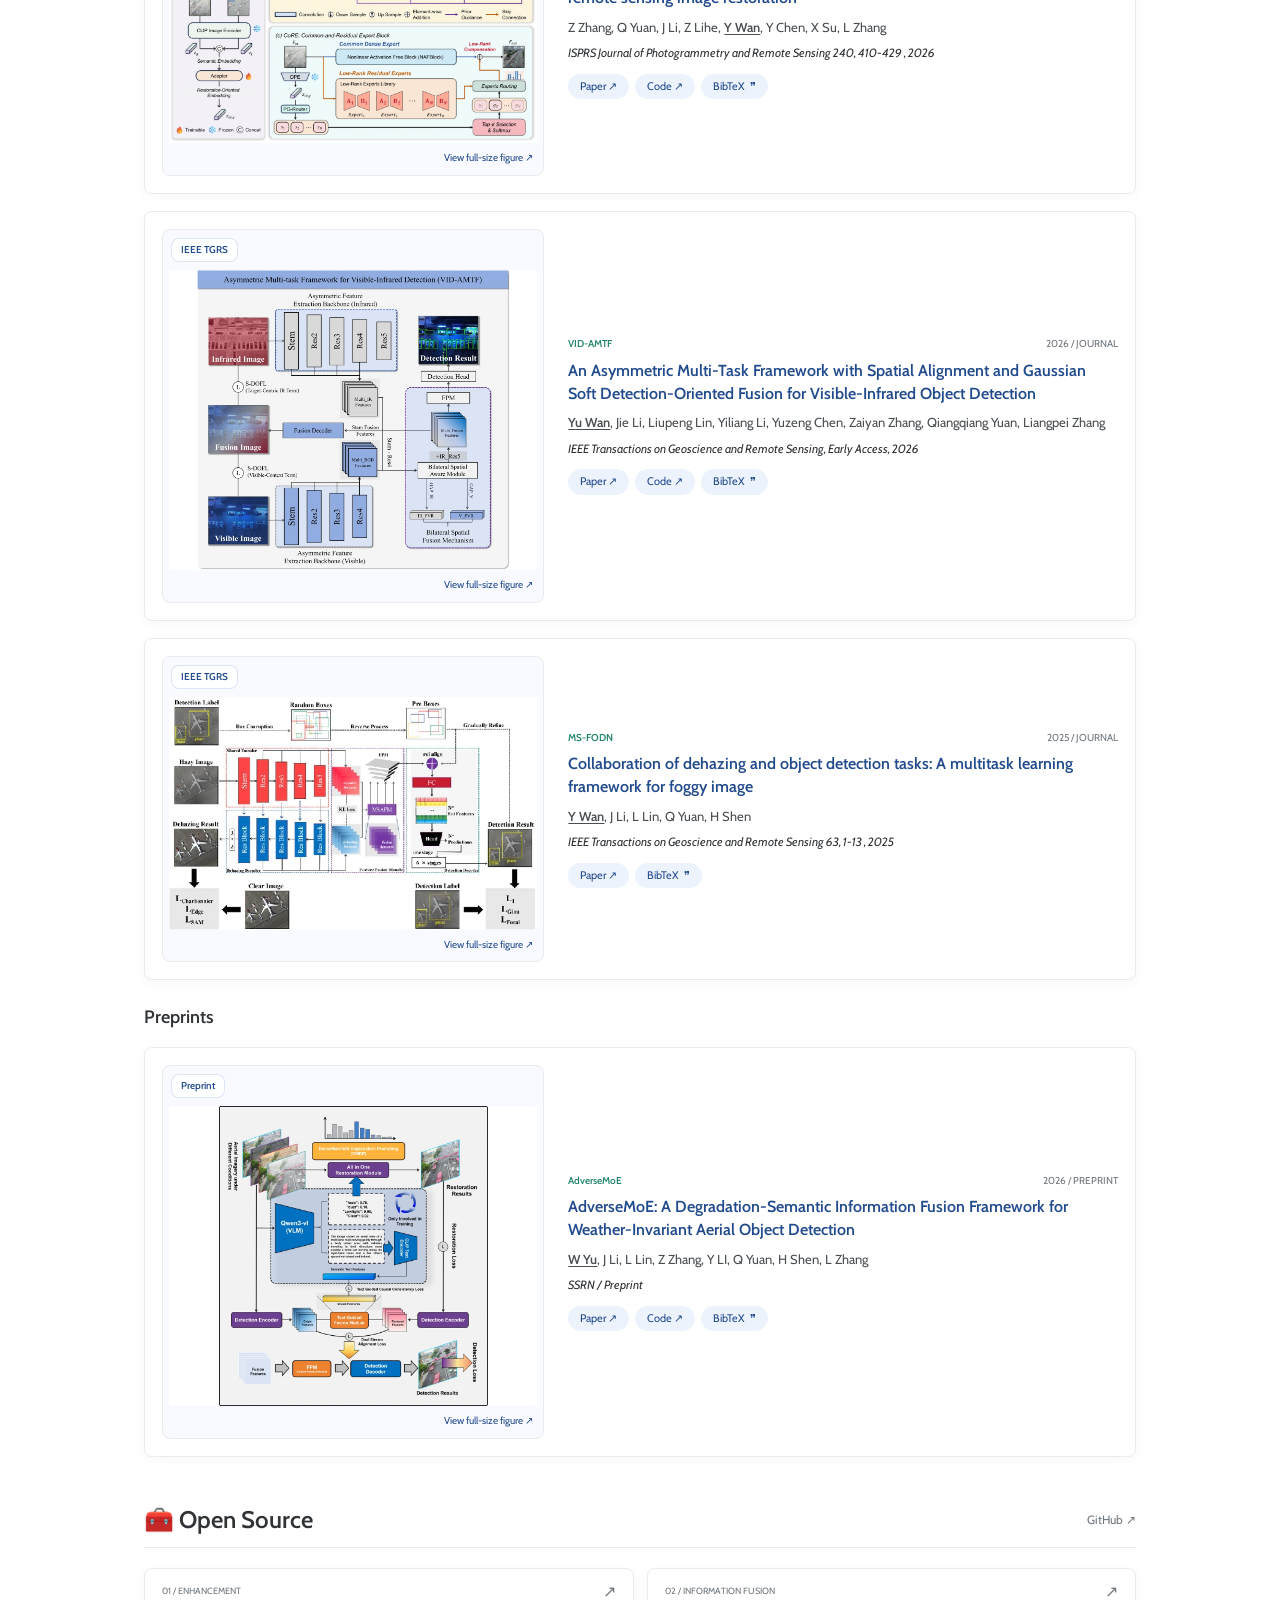
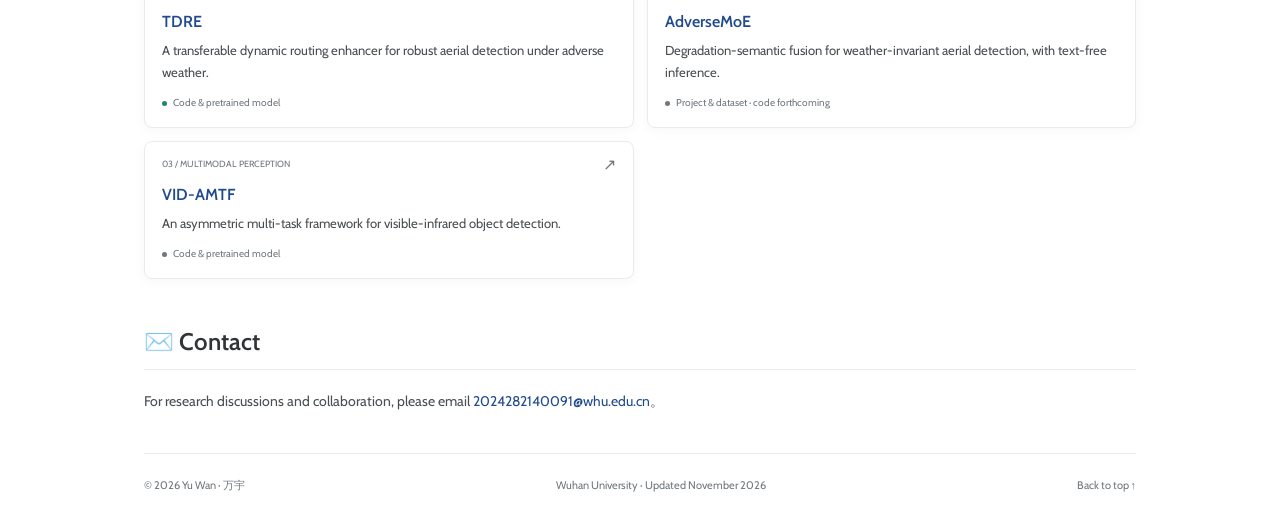
==== commit bdd8bac1: "Update VID-AMTF project release status" ====
--- a/index.html
+++ b/index.html
@@ -97,7 +97,7 @@
       <h3><a href="https://doi.org/10.2139/ssrn.7284341" target="_blank" rel="noopener noreferrer">AdverseMoE: A Degradation-Semantic Information Fusion Framework for Weather-Invariant Aerial Object Detection</a></h3><p class="authors"><strong>W Yu</strong>, J Li, L Lin, Z Zhang, Y LI, Q Yuan, H Shen, L Zhang</p><p class="venue">SSRN / Preprint</p><div class="paper-links"><a href="https://doi.org/10.2139/ssrn.7284341" target="_blank" rel="noopener noreferrer">Paper ↗</a><a href="https://github.com/KIKYOUWY/AdverseMoE" target="_blank" rel="noopener noreferrer">Code ↗</a><button class="cite" data-id="paper-12">BibTeX <span aria-hidden="true">❞</span></button></div></div></article></div><p id="no-results" hidden><span class="en">No publications match your search.</span><span class="zh">没有符合条件的论文。</span></p>
 </section>
 <section id="projects" class="section"><div class="section-heading"><h2><span class="en">🧰 Open Source</span><span class="zh">🧰 开源项目</span></h2><a class="text-link" href="https://github.com/KIKYOUWY" target="_blank" rel="noopener noreferrer">GitHub ↗</a></div>
-<div class="project-grid"><a class="project" href="https://github.com/KIKYOUWY/TDRE" target="_blank" rel="noopener noreferrer"><div class="project-top"><span>01 / ENHANCEMENT</span><span>↗</span></div><h3>TDRE</h3><p class="en">A transferable dynamic routing enhancer for robust aerial detection under adverse weather.</p><p class="zh">面向复杂天气航拍检测的可迁移动态路由增强器。</p><span class="project-status"><span class="status-dot"></span><span class="en">Code & pretrained model</span><span class="zh">代码与预训练模型</span></span></a><a class="project" href="https://github.com/KIKYOUWY/AdverseMoE" target="_blank" rel="noopener noreferrer"><div class="project-top"><span>02 / INFORMATION FUSION</span><span>↗</span></div><h3>AdverseMoE</h3><p class="en">Degradation-semantic fusion for weather-invariant aerial detection, with text-free inference.</p><p class="zh">融合退化与语义信息，实现天气鲁棒的航拍目标检测，推理阶段无需文本输入。</p><span class="project-status"><span class="status-dot muted"></span><span class="en">Project & dataset · code forthcoming</span><span class="zh">项目与数据集 · 代码逐步开放</span></span></a><a class="project" href="https://github.com/KIKYOUWY/VID-AMTF" target="_blank" rel="noopener noreferrer"><div class="project-top"><span>03 / MULTIMODAL PERCEPTION</span><span>↗</span></div><h3>VID-AMTF</h3><p class="en">An asymmetric multi-task framework for visible-infrared object detection.</p><p class="zh">面向可见光与红外目标检测的非对称多任务框架。</p><span class="project-status"><span class="status-dot muted"></span><span class="en">Project preview · code forthcoming</span><span class="zh">项目预览 · 代码待发布</span></span></a></div></section>
+<div class="project-grid"><a class="project" href="https://github.com/KIKYOUWY/TDRE" target="_blank" rel="noopener noreferrer"><div class="project-top"><span>01 / ENHANCEMENT</span><span>↗</span></div><h3>TDRE</h3><p class="en">A transferable dynamic routing enhancer for robust aerial detection under adverse weather.</p><p class="zh">面向复杂天气航拍检测的可迁移动态路由增强器。</p><span class="project-status"><span class="status-dot"></span><span class="en">Code & pretrained model</span><span class="zh">代码与预训练模型</span></span></a><a class="project" href="https://github.com/KIKYOUWY/AdverseMoE" target="_blank" rel="noopener noreferrer"><div class="project-top"><span>02 / INFORMATION FUSION</span><span>↗</span></div><h3>AdverseMoE</h3><p class="en">Degradation-semantic fusion for weather-invariant aerial detection, with text-free inference.</p><p class="zh">融合退化与语义信息，实现天气鲁棒的航拍目标检测，推理阶段无需文本输入。</p><span class="project-status"><span class="status-dot muted"></span><span class="en">Project & dataset · code forthcoming</span><span class="zh">项目与数据集 · 代码逐步开放</span></span></a><a class="project" href="https://github.com/KIKYOUWY/VID-AMTF" target="_blank" rel="noopener noreferrer"><div class="project-top"><span>03 / MULTIMODAL PERCEPTION</span><span>↗</span></div><h3>VID-AMTF</h3><p class="en">An asymmetric multi-task framework for visible-infrared object detection.</p><p class="zh">面向可见光与红外目标检测的非对称多任务框架。</p><span class="project-status"><span class="status-dot muted"></span><span class="en">Code & pretrained model</span><span class="zh">代码与预训练模型</span></span></a></div></section>
 <section class="section contact" id="contact"><div class="section-heading"><h2><span class="en">✉️ Contact</span><span class="zh">✉️ 联系方式</span></h2></div><p><span class="en">For research discussions and collaboration, please email </span><span class="zh">欢迎交流与合作，联系邮箱：</span><a href="mailto:2024282140091@whu.edu.cn">2024282140091@whu.edu.cn</a>。</p></section>
 </main>
 <footer class="shell footer"><span>© 2026 Yu Wan · 万宇</span><span class="en">Wuhan University · Updated November 2026</span><span class="zh">武汉大学 · 更新于 2026 年 11 月</span><a href="#about"><span class="en">Back to top</span><span class="zh">返回顶部</span> ↑</a></footer>
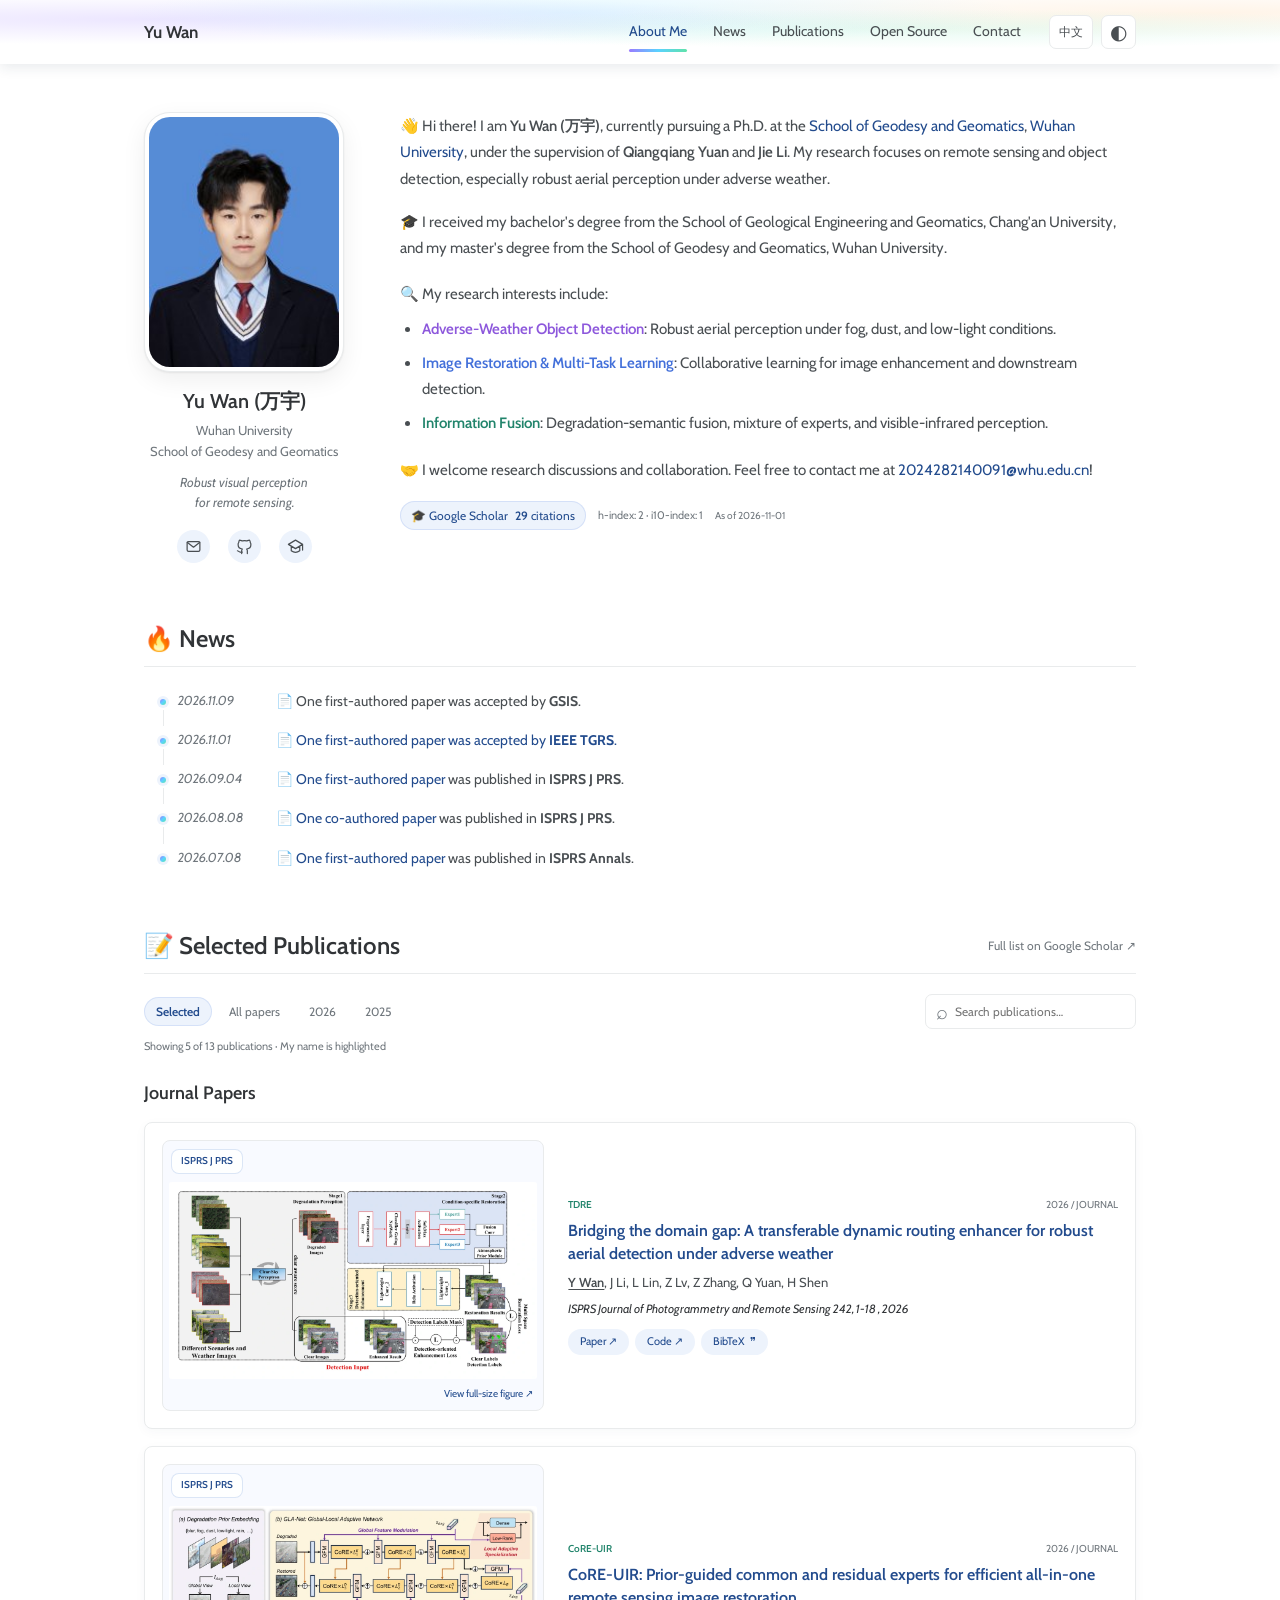
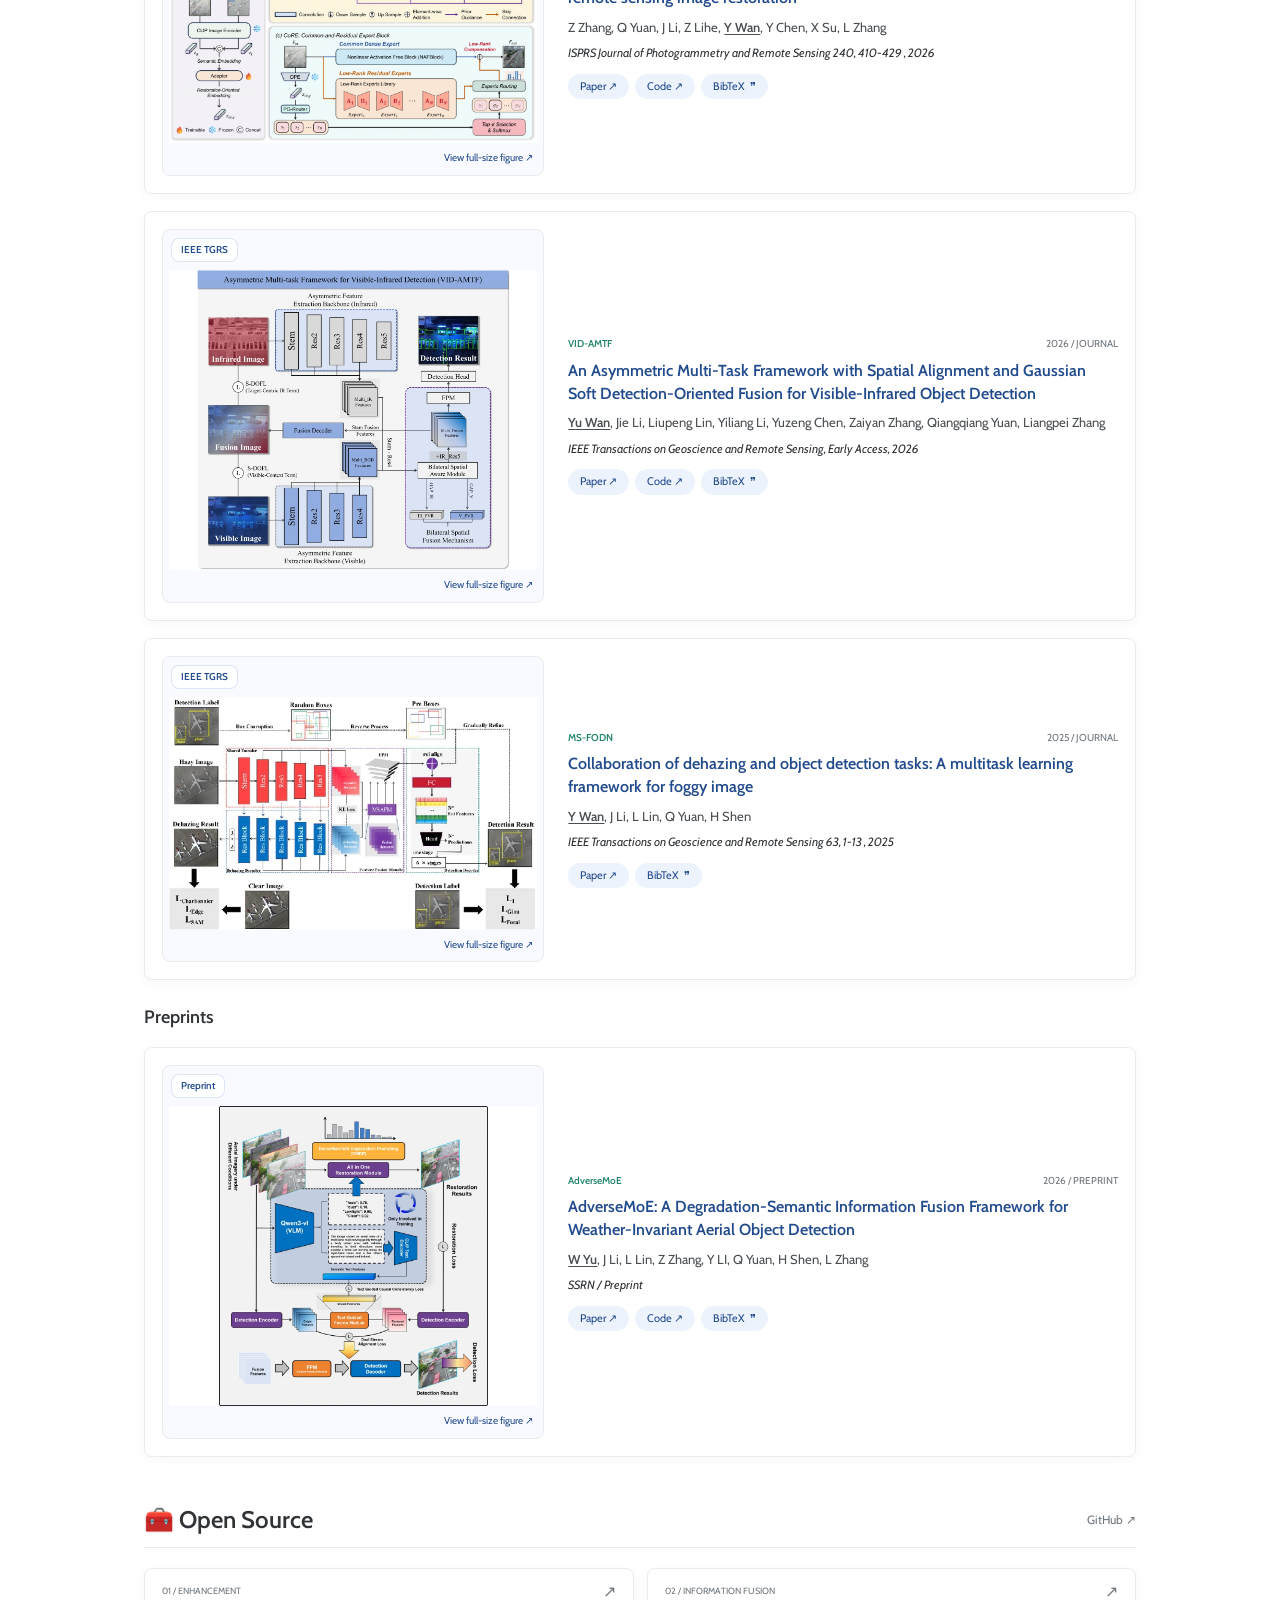
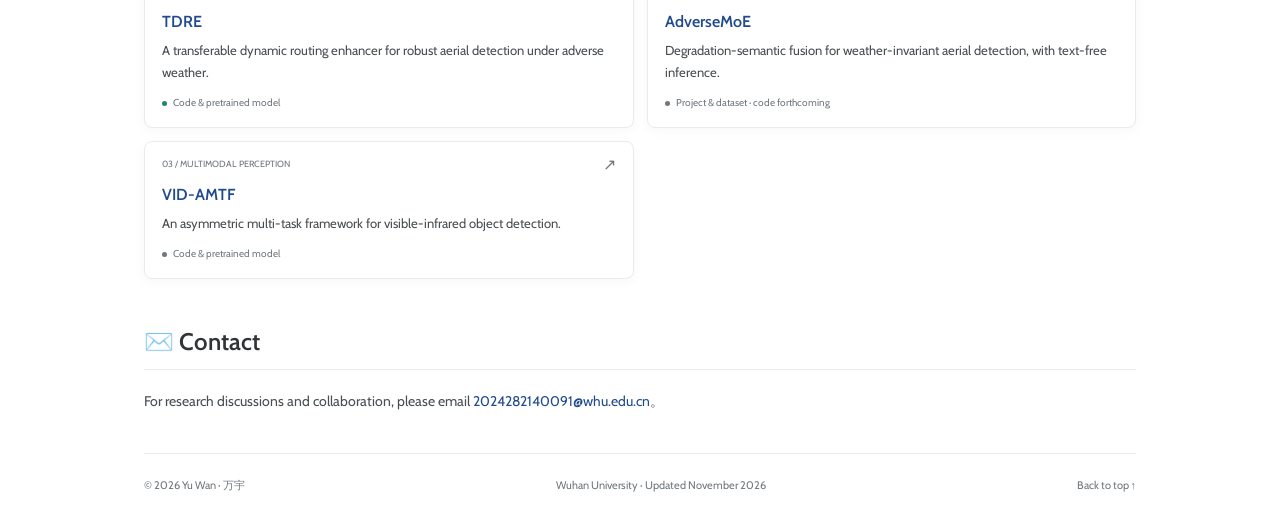
==== commit ad373f75: "Add first-author GSIS acceptance news for November 9" ====
--- a/index.html
+++ b/index.html
@@ -44,11 +44,11 @@
 </section>
 <section id="news" class="section"><div class="section-heading"><h2><span class="en">🔥 News</span><span class="zh">🔥 研究动态</span></h2></div>
   <ul class="news-list">
+<li data-news-id="gsis-acceptance-2026-11-09" data-news-role="first"><time datetime="2026-11-09">2026.11.09</time><div><span class="en">📄 One first-authored paper was accepted by <strong>GSIS</strong>.</span><span class="zh">📄 一篇第一作者论文被 <strong>GSIS</strong> 接收。</span></div></li>
 <li data-news-id="tgrs-acceptance-2026-11" data-news-role="first"><time datetime="2026-11-01">2026.11.01</time><div><a href="https://ieeexplore.ieee.org/document/11775854/" target="_blank" rel="noopener noreferrer"><span class="en">📄 One first-authored paper was accepted by <strong>IEEE TGRS</strong>.</span><span class="zh">📄 一篇第一作者论文被 <strong>IEEE TGRS</strong> 接收。</span></a></div></li>
 <li data-paper-id="paper-5" data-news-role="first"><time datetime="2026-09-04">2026.09.04</time><div><span class="en">📄 <a href="https://doi.org/10.1016/j.isprsjprs.2026.08.041" target="_blank" rel="noopener noreferrer" title="Bridging the domain gap: A transferable dynamic routing enhancer for robust aerial detection under adverse weather">One first-authored paper</a> was published in <strong>ISPRS J PRS</strong>.</span><span class="zh">📄 <a href="https://doi.org/10.1016/j.isprsjprs.2026.08.041" target="_blank" rel="noopener noreferrer" title="Bridging the domain gap: A transferable dynamic routing enhancer for robust aerial detection under adverse weather">一篇第一作者论文</a>发表于 <strong>ISPRS J PRS</strong>。</span></div></li>
 <li data-paper-id="paper-2" data-news-role="coauthor"><time datetime="2026-08-08">2026.08.08</time><div><span class="en">📄 <a href="https://doi.org/10.1016/j.isprsjprs.2026.07.028" target="_blank" rel="noopener noreferrer" title="CoRE-UIR: Prior-guided common and residual experts for efficient all-in-one remote sensing image restoration">One co-authored paper</a> was published in <strong>ISPRS J PRS</strong>.</span><span class="zh">📄 <a href="https://doi.org/10.1016/j.isprsjprs.2026.07.028" target="_blank" rel="noopener noreferrer" title="CoRE-UIR: Prior-guided common and residual experts for efficient all-in-one remote sensing image restoration">一篇合著论文</a>发表于 <strong>ISPRS J PRS</strong>。</span></div></li>
 <li data-paper-id="paper-8" data-news-role="first"><time datetime="2026-07-08">2026.07.08</time><div><span class="en">📄 <a href="https://doi.org/10.5194/isprs-annals-XI-3-2026-307-2026" target="_blank" rel="noopener noreferrer" title="LAD-Enhancer: A Lightweight All in One Aerial Detection Enhancer Under Adverse Weather">One first-authored paper</a> was published in <strong>ISPRS Annals</strong>.</span><span class="zh">📄 <a href="https://doi.org/10.5194/isprs-annals-XI-3-2026-307-2026" target="_blank" rel="noopener noreferrer" title="LAD-Enhancer: A Lightweight All in One Aerial Detection Enhancer Under Adverse Weather">一篇第一作者论文</a>发表于 <strong>ISPRS Annals</strong>。</span></div></li>
-<li data-paper-id="paper-10" data-news-role="first"><time datetime="2026-03-23">2026.03.23</time><div><span class="en">📄 <a href="https://doi.org/10.11834/jrs.20255024" target="_blank" rel="noopener noreferrer" title="级联学习的雾下遥感影像目标检测.">One first-authored paper</a> was published in <strong>遥感学报 / Journal of Remote Sensing</strong>.</span><span class="zh">📄 <a href="https://doi.org/10.11834/jrs.20255024" target="_blank" rel="noopener noreferrer" title="级联学习的雾下遥感影像目标检测.">一篇第一作者论文</a>发表于 <strong>遥感学报 / Journal of Remote Sensing</strong>。</span></div></li>
 </ul>
 </section>
 <section id="publications" class="section"><div class="section-heading"><h2><span class="en">📝 Selected Publications</span><span class="zh">📝 代表性论文</span></h2><a class="text-link" href="https://scholar.google.com/citations?user=BlMgiksAAAAJ&amp;hl=en" target="_blank" rel="noopener noreferrer"><span class="en">Full list on Google Scholar</span><span class="zh">完整列表见谷歌学术</span> ↗</a></div>
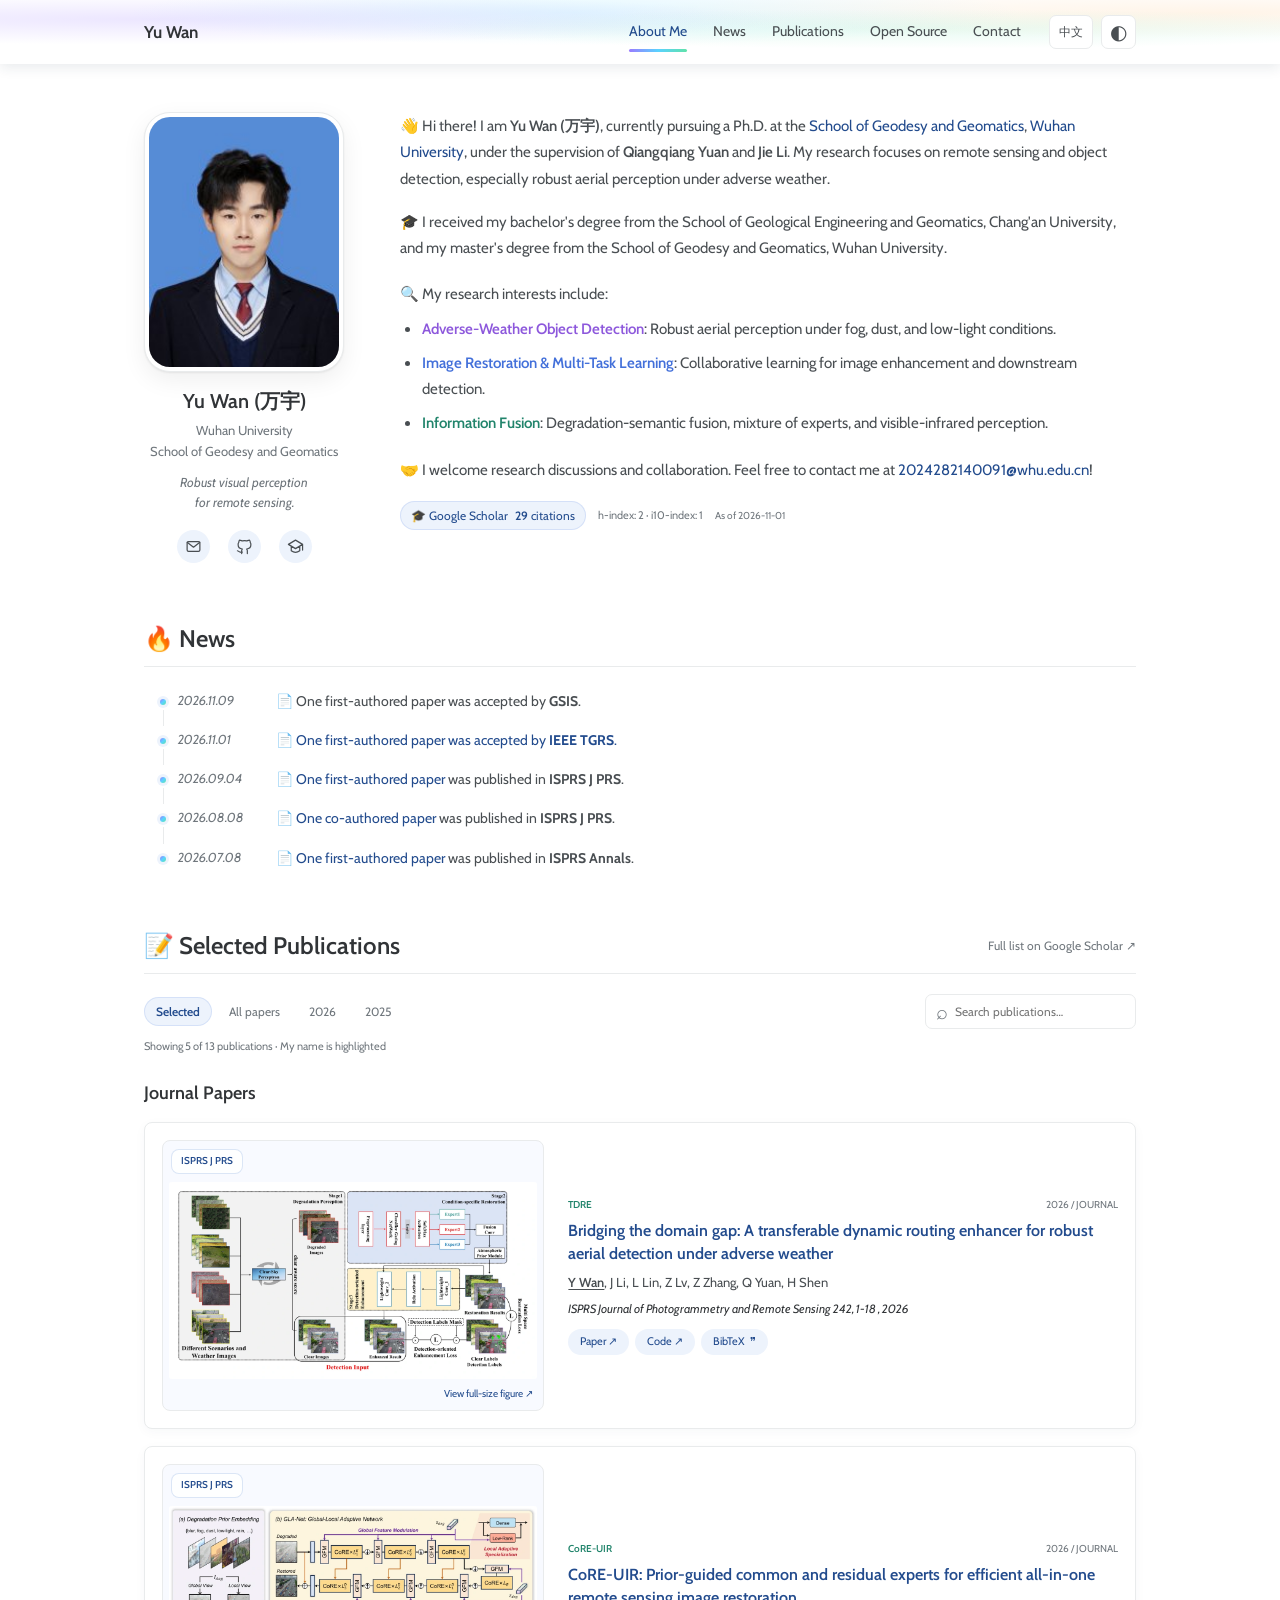
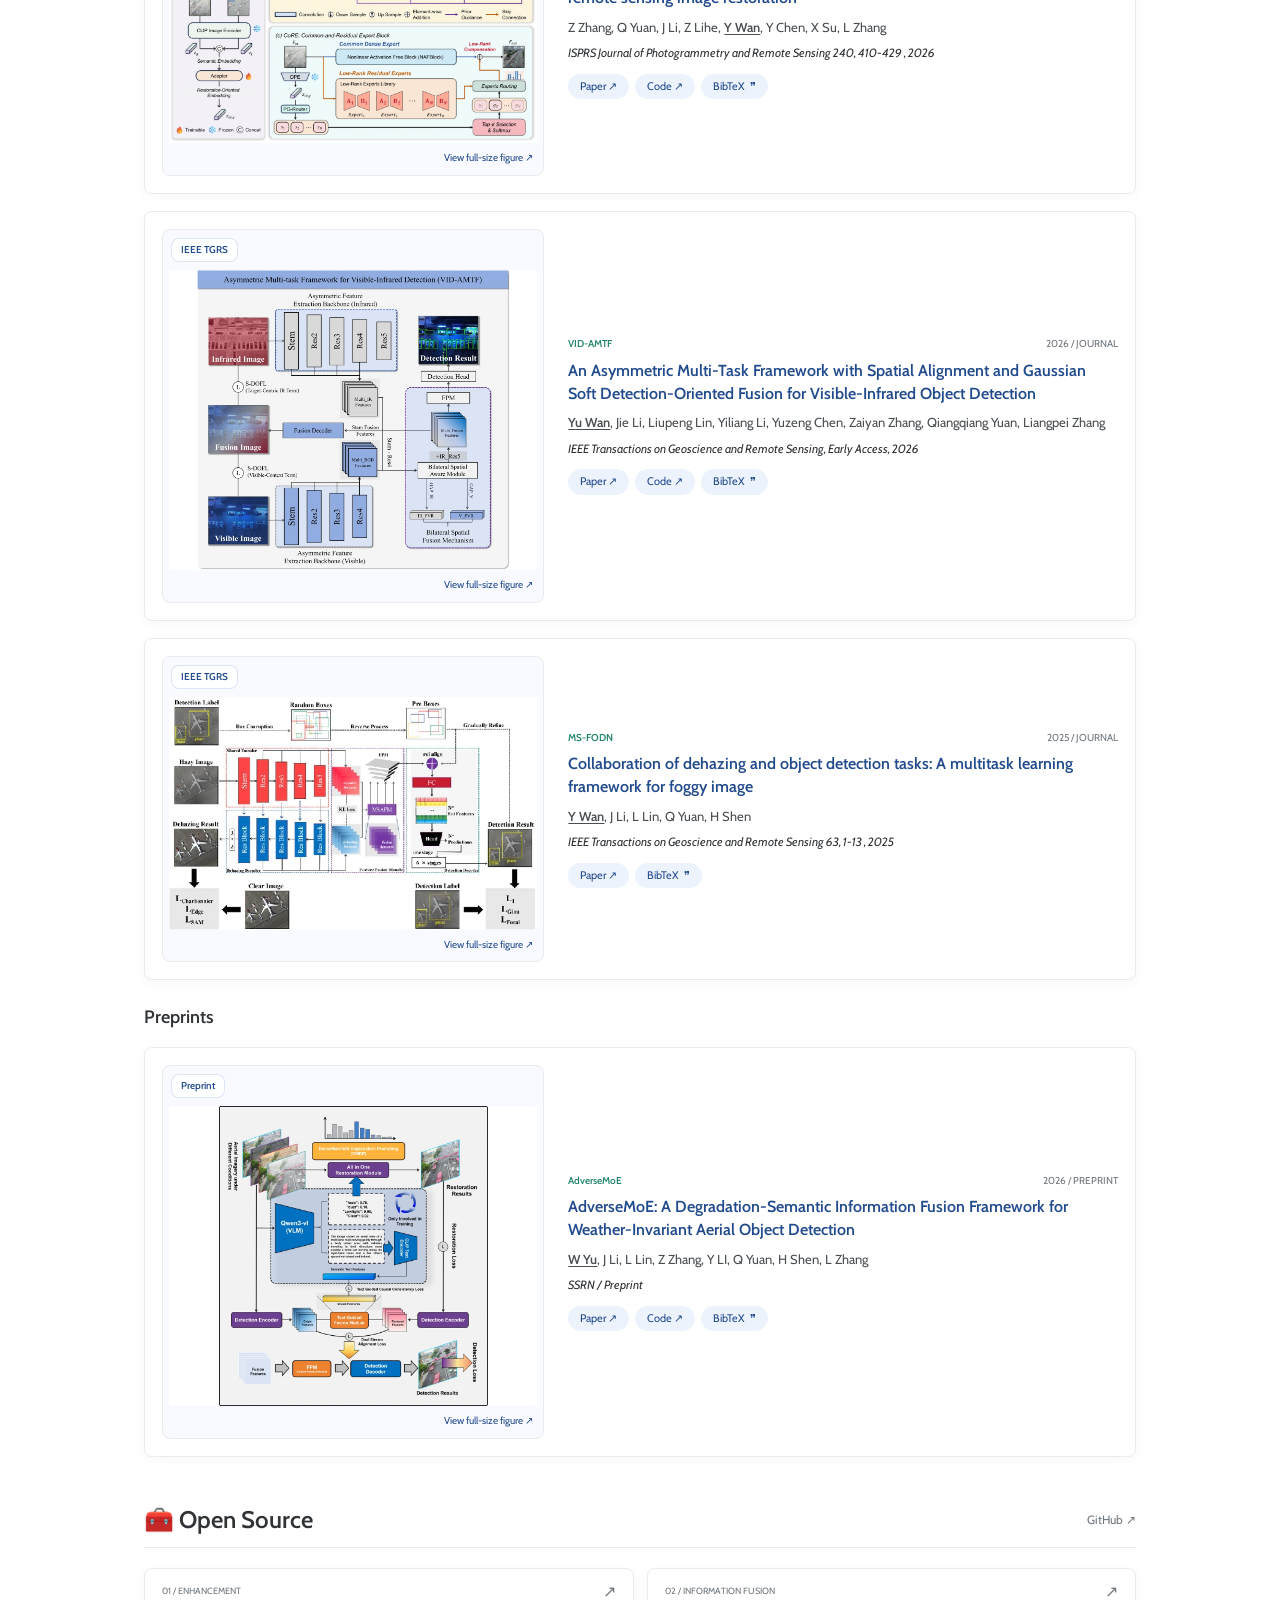
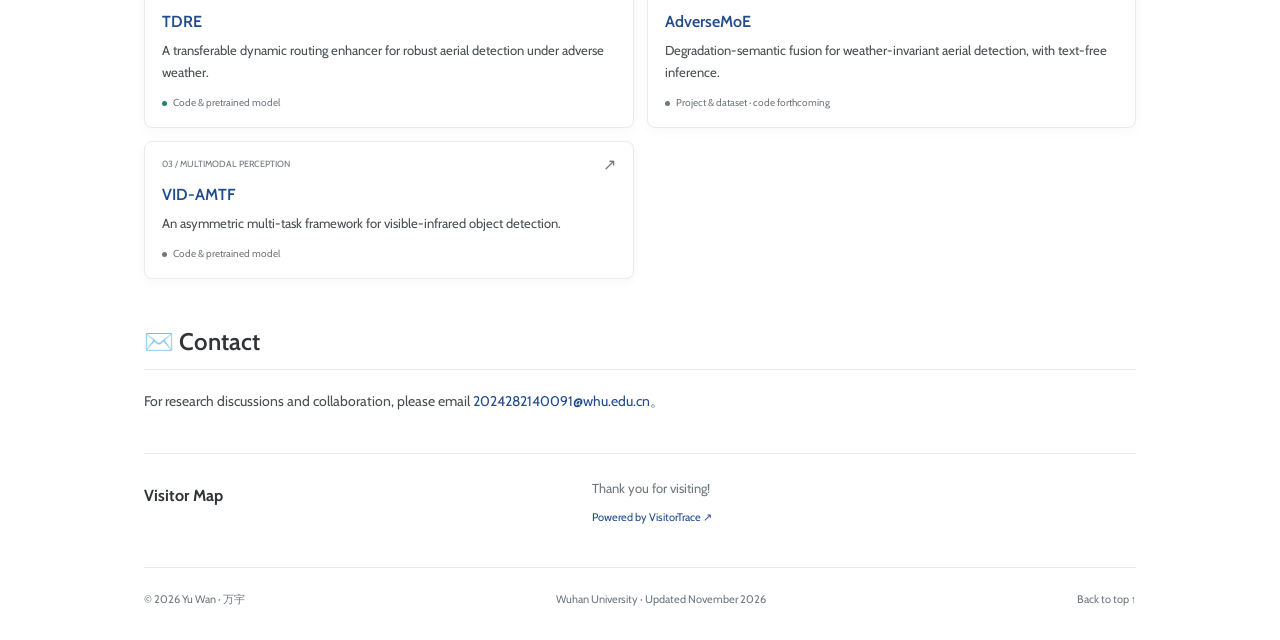
==== commit 13fd825f: "Add integrated VisitorTrace footer map and tracking" ====
--- a/index.html
+++ b/index.html
@@ -100,8 +100,13 @@
 <div class="project-grid"><a class="project" href="https://github.com/KIKYOUWY/TDRE" target="_blank" rel="noopener noreferrer"><div class="project-top"><span>01 / ENHANCEMENT</span><span>↗</span></div><h3>TDRE</h3><p class="en">A transferable dynamic routing enhancer for robust aerial detection under adverse weather.</p><p class="zh">面向复杂天气航拍检测的可迁移动态路由增强器。</p><span class="project-status"><span class="status-dot"></span><span class="en">Code & pretrained model</span><span class="zh">代码与预训练模型</span></span></a><a class="project" href="https://github.com/KIKYOUWY/AdverseMoE" target="_blank" rel="noopener noreferrer"><div class="project-top"><span>02 / INFORMATION FUSION</span><span>↗</span></div><h3>AdverseMoE</h3><p class="en">Degradation-semantic fusion for weather-invariant aerial detection, with text-free inference.</p><p class="zh">融合退化与语义信息，实现天气鲁棒的航拍目标检测，推理阶段无需文本输入。</p><span class="project-status"><span class="status-dot muted"></span><span class="en">Project & dataset · code forthcoming</span><span class="zh">项目与数据集 · 代码逐步开放</span></span></a><a class="project" href="https://github.com/KIKYOUWY/VID-AMTF" target="_blank" rel="noopener noreferrer"><div class="project-top"><span>03 / MULTIMODAL PERCEPTION</span><span>↗</span></div><h3>VID-AMTF</h3><p class="en">An asymmetric multi-task framework for visible-infrared object detection.</p><p class="zh">面向可见光与红外目标检测的非对称多任务框架。</p><span class="project-status"><span class="status-dot muted"></span><span class="en">Code & pretrained model</span><span class="zh">代码与预训练模型</span></span></a></div></section>
 <section class="section contact" id="contact"><div class="section-heading"><h2><span class="en">✉️ Contact</span><span class="zh">✉️ 联系方式</span></h2></div><p><span class="en">For research discussions and collaboration, please email </span><span class="zh">欢迎交流与合作，联系邮箱：</span><a href="mailto:2024282140091@whu.edu.cn">2024282140091@whu.edu.cn</a>。</p></section>
 </main>
+<section class="shell visitor-trace" id="visitors" aria-labelledby="visitor-heading">
+      <div class="visitor-map"><h2 id="visitor-heading"><span class="en">Visitor Map</span><span class="zh">访客足迹</span></h2><script async src="https://stats.zzaiyan.com/embed/widget.js?site_id=u3th72ujhl5ojl3g"></script></div>
+      <div class="visitor-note"><p><span class="en">Thank you for visiting!</span><span class="zh">感谢你的来访！</span></p><a href="https://github.com/zzaiyan/VisitorTrace" target="_blank" rel="noopener noreferrer">Powered by VisitorTrace ↗</a></div>
+    </section>
 <footer class="shell footer"><span>© 2026 Yu Wan · 万宇</span><span class="en">Wuhan University · Updated November 2026</span><span class="zh">武汉大学 · 更新于 2026 年 11 月</span><a href="#about"><span class="en">Back to top</span><span class="zh">返回顶部</span> ↑</a></footer>
 <dialog id="citation-dialog"><div class="dialog-heading"><h2>BibTeX</h2><button id="close-citation" aria-label="Close citation">×</button></div><pre id="citation-text" tabindex="0"></pre><div class="dialog-actions"><button id="copy-citation" class="button primary">Copy BibTeX</button><a id="download-citation" class="button" download="citation.bib">Download .bib</a></div><p id="copy-status" role="status"></p></dialog>
 <dialog id="figure-dialog" aria-labelledby="figure-title"><div class="dialog-heading"><h2 id="figure-title"></h2><button id="close-figure" aria-label="Close figure">×</button></div><div class="figure-toolbar"><button id="figure-size" class="button" aria-pressed="false"><span class="en">Original size</span><span class="zh">原始尺寸</span></button><a id="figure-original" class="button" target="_blank" rel="noopener noreferrer"><span class="en">Open original ↗</span><span class="zh">新标签页查看原图 ↗</span></a><a id="figure-source" class="text-link" target="_blank" rel="noopener noreferrer"><span class="en">Figure source ↗</span><span class="zh">图片来源 ↗</span></a></div><div class="figure-stage"><img id="figure-large" alt=""></div><p id="figure-caption"></p></dialog>
 <script id="profile-data" type="application/json">{"name": "Yu Wan", "name_zh": "万宇", "email": "2024282140091@whu.edu.cn", "github": "https://github.com/KIKYOUWY", "scholar": "https://scholar.google.com/citations?user=BlMgiksAAAAJ&hl=en", "updated": "2026-11-01", "metrics": {"citations": 29, "h_index": 2, "i10_index": 1}, "papers": [{"id": "paper-5", "title": "Bridging the domain gap: A transferable dynamic routing enhancer for robust aerial detection under adverse weather", "authors": "Y Wan, J Li, L Lin, Z Lv, Z Zhang, Q Yuan, H Shen", "venue": "ISPRS Journal of Photogrammetry and Remote Sensing 242, 1-18 , 2026", "year": "2026", "scholar": "https://scholar.google.com/citations?view_op=view_citation&hl=en&oe=ASCII&user=BlMgiksAAAAJ&citation_for_view=BlMgiksAAAAJ:W7OEmFMy1HYC", "category": "journal", "selected": true, "short": "TDRE", "image": "publications/tdre.webp", "code": "https://github.com/KIKYOUWY/TDRE", "doi": "10.1016/j.isprsjprs.2026.08.041", "image_full": "publications/full/tdre.webp", "image_caption": "Overall framework of TDRE.", "image_source": "https://github.com/KIKYOUWY/TDRE/blob/main/Figs/pipline.png"}, {"id": "paper-2", "title": "CoRE-UIR: Prior-guided common and residual experts for efficient all-in-one remote sensing image restoration", "authors": "Z Zhang, Q Yuan, J Li, Z Lihe, Y Wan, Y Chen, X Su, L Zhang", "venue": "ISPRS Journal of Photogrammetry and Remote Sensing 240, 410-429 , 2026", "year": "2026", "scholar": "https://scholar.google.com/citations?view_op=view_citation&hl=en&oe=ASCII&user=BlMgiksAAAAJ&citation_for_view=BlMgiksAAAAJ:u-x6o8ySG0sC", "category": "journal", "selected": true, "short": "CoRE-UIR", "image": "publications/core-uir.webp", "code": "https://github.com/zzaiyan/CoRE-UIR", "doi": "10.1016/j.isprsjprs.2026.07.028", "image_full": "publications/full/core-uir.webp", "image_caption": "Fig. 1. The overall framework of the proposed CoRE-UIR.", "image_source": "https://doi.org/10.1016/j.isprsjprs.2026.07.028"}, {"id": "paper-13", "title": "An Asymmetric Multi-Task Framework with Spatial Alignment and Gaussian Soft Detection-Oriented Fusion for Visible-Infrared Object Detection", "authors": "Yu Wan, Jie Li, Liupeng Lin, Yiliang Li, Yuzeng Chen, Zaiyan Zhang, Qiangqiang Yuan, Liangpei Zhang", "venue": "IEEE Transactions on Geoscience and Remote Sensing, Early Access, 2026", "year": "2026", "scholar": "https://ieeexplore.ieee.org/document/11775854/", "category": "journal", "selected": true, "short": "VID-AMTF", "image": "publications/vid-amtf.webp", "image_full": "publications/full/vid-amtf.webp", "image_caption": "Overall framework of VID-AMTF: asymmetric visible-infrared feature extraction, spatial alignment, and detection-oriented fusion.", "image_source": "https://github.com/KIKYOUWY/VID-AMTF/blob/main/figures/vid_amtf_framework.png", "code": "https://github.com/KIKYOUWY/VID-AMTF", "doi": "10.1109/TGRS.2026.3750106"}, {"id": "paper-1", "title": "Collaboration of dehazing and object detection tasks: A multitask learning framework for foggy image", "authors": "Y Wan, J Li, L Lin, Q Yuan, H Shen", "venue": "IEEE Transactions on Geoscience and Remote Sensing 63, 1-13 , 2025", "year": "2025", "scholar": "https://scholar.google.com/citations?view_op=view_citation&hl=en&oe=ASCII&user=BlMgiksAAAAJ&citation_for_view=BlMgiksAAAAJ:d1gkVwhDpl0C", "category": "journal", "selected": true, "short": "MS-FODN", "image": "publications/ms-fodn.webp", "image_full": "publications/full/ms-fodn.webp", "image_caption": "Fig. 2. Architecture of proposed MS-FODN.", "image_source": "https://www.semanticscholar.org/paper/2b6e40e27499112eee78bc7ffa7827269b5a70bd", "doi": "10.1109/TGRS.2025.3548283"}, {"id": "paper-6", "title": "LSOAF-YOLO: A Lightweight Small Object Detector with Attention Fusion for Aerial Remote Sensing Imagery", "authors": "Y Li, L Zheng, Y Wan, S Zhang, J Li, F Deng", "venue": "IEEE Journal of Selected Topics in Applied Earth Observations and Remote Sensing , 2026", "year": "2026", "scholar": "https://scholar.google.com/citations?view_op=view_citation&hl=en&oe=ASCII&user=BlMgiksAAAAJ&citation_for_view=BlMgiksAAAAJ:YsMSGLbcyi4C", "category": "journal", "selected": false, "image": "publications/lsoaf-yolo.webp", "image_full": "publications/full/lsoaf-yolo.webp", "image_caption": "Fig. 1. General framework of LSOAF-YOLO.", "image_source": "https://www.semanticscholar.org/paper/3c9f4878eba3f08e36a691a571808828fb6b047a", "doi": "10.1109/JSTARS.2026.3736458"}, {"id": "paper-9", "title": "GRO-YOLO: Multi-Granularity Perception for Efficient Small Object Detection From Remote Sensing Images", "authors": "Y Liao, Y Li, Z He, C Zhang, Y Wan, Y Wang, Y Li", "venue": "IEEE Journal of Selected Topics in Applied Earth Observations and Remote Sensing , 2026", "year": "2026", "scholar": "https://scholar.google.com/citations?view_op=view_citation&hl=en&oe=ASCII&user=BlMgiksAAAAJ&citation_for_view=BlMgiksAAAAJ:2osOgNQ5qMEC", "category": "journal", "selected": false, "image": "publications/gro-yolo.webp", "image_full": "publications/full/gro-yolo.webp", "image_caption": "Fig. 1. Overall architecture of GRO-YOLO.", "image_source": "https://www.semanticscholar.org/paper/4cd411e8354aae7cc8c20aed22eeb6e5ef9d854d", "doi": "10.1109/JSTARS.2026.3683563"}, {"id": "paper-7", "title": "IEGC-FSDN: Foggy Ship Detection Network With Integrating Edge and Global Constraints", "authors": "Y Yang, Y Wan, J Li, L Lin, Z Zhang", "venue": "IEEE Signal Processing Letters , 2026", "year": "2026", "scholar": "https://scholar.google.com/citations?view_op=view_citation&hl=en&oe=ASCII&user=BlMgiksAAAAJ&citation_for_view=BlMgiksAAAAJ:qjMakFHDy7sC", "category": "journal", "selected": false, "short": "IEGC-FSDN", "code": "https://github.com/KIKYOUWY/IEGC-FSDN", "doi": "10.1109/LSP.2026.3724106", "image": "publications/iegc-fsdn.webp", "image_full": "publications/full/iegc-fsdn.webp", "image_caption": "Fig. 1. Overall architecture of the proposed IEGC-FSDN.", "image_source": "https://doi.org/10.1109/LSP.2026.3724106"}, {"id": "paper-10", "title": "级联学习的雾下遥感影像目标检测.", "authors": "万宇， 李杰， 郑莉， 林镠鹏， 袁强强， 李慧芳， 杨依", "venue": "Journal of Remote Sensing 30 (2), 347 , 2026", "year": "2026", "scholar": "https://scholar.google.com/citations?view_op=view_citation&hl=en&oe=ASCII&user=BlMgiksAAAAJ&citation_for_view=BlMgiksAAAAJ:IjCSPb-OGe4C", "category": "journal", "selected": false, "image": "publications/cascade-learning.webp", "image_full": "publications/full/cascade-learning.webp", "image_caption": "Fig. 2. The frame of CL-FODM.", "image_source": "https://doi.org/10.11834/jrs.20255024", "doi": "10.11834/jrs.20255024"}, {"id": "paper-3", "title": "Unsupervised Pansharpening Method Based on Guided Diffusion with Degradation Constraints.", "authors": "H TONG, C DU, Y WAN, J LI, Q YUAN", "venue": "Journal of Geodesy & Geoinformation Science 8 (4), 56 , 2025", "year": "2025", "scholar": "https://scholar.google.com/citations?view_op=view_citation&hl=en&oe=ASCII&user=BlMgiksAAAAJ&citation_for_view=BlMgiksAAAAJ:UeHWp8X0CEIC", "category": "journal", "selected": false}, {"id": "paper-11", "title": "复杂坡面拟合的异源点云配准及三维地形精细重建", "authors": "唐一亮， 杨耘， 万宇， 徐永节， 王锐， 辜第桢", "venue": "Optics and Precision Engineering 33 (4), 579-590 , 2025", "year": "2025", "scholar": "https://scholar.google.com/citations?view_op=view_citation&hl=en&oe=ASCII&user=BlMgiksAAAAJ&citation_for_view=BlMgiksAAAAJ:zYLM7Y9cAGgC", "category": "journal", "selected": false, "image": "publications/terrain-reconstruction.webp", "image_full": "publications/full/terrain-reconstruction.webp", "image_caption": "Fig. 5. Result from our registration algorithm.", "image_source": "https://ope.lightpublishing.cn/cn/article/doi/10.37188/OPE.20253304.0579", "doi": "10.37188/OPE.20253304.0579"}, {"id": "paper-8", "title": "LAD-Enhancer: A Lightweight All in One Aerial Detection Enhancer Under Adverse Weather", "authors": "Y Wan, J Li, L Lin, Z Zhang, Q Yuan, H Shen", "venue": "ISPRS Annals of the Photogrammetry, Remote Sensing and Spatial Information … , 2026", "year": "2026", "scholar": "https://scholar.google.com/citations?view_op=view_citation&hl=en&oe=ASCII&user=BlMgiksAAAAJ&citation_for_view=BlMgiksAAAAJ:9yKSN-GCB0IC", "category": "conference", "selected": false, "short": "LAD-Enhancer", "doi": "10.5194/isprs-annals-XI-3-2026-307-2026", "image": "publications/lad-enhancer.webp", "image_full": "publications/full/lad-enhancer.webp", "image_caption": "Fig. 1. The overall framework of LAD-Enhancer.", "image_source": "https://isprs-annals.copernicus.org/articles/XI-3-2026/307/2026/"}, {"id": "paper-4", "title": "DFI-FODN: Dehazing Feature Injected Foggy Image Object Detection Network under Multi-task Learning Framework", "authors": "Y Wan, J Li, L Lin, H Li, Q Yuan, C Zeng, Y Yang", "venue": "IGARSS 2025-2025 IEEE International Geoscience and Remote Sensing Symposium … , 2025", "year": "2025", "scholar": "https://scholar.google.com/citations?view_op=view_citation&hl=en&oe=ASCII&user=BlMgiksAAAAJ&citation_for_view=BlMgiksAAAAJ:Tyk-4Ss8FVUC", "category": "conference", "selected": false, "short": "DFI-FODN", "image": "publications/dfi-fodn.webp", "image_full": "publications/full/dfi-fodn.webp", "image_caption": "Fig. 1. The DFI-FODN architecture.", "image_source": "https://www.semanticscholar.org/paper/dd162703b43b63155bc2ff276a50d177c910b446", "doi": "10.1109/IGARSS55030.2025.11243574"}, {"id": "paper-12", "title": "AdverseMoE: A Degradation-Semantic Information Fusion Framework for Weather-Invariant Aerial Object Detection", "authors": "W Yu, J Li, L Lin, Z Zhang, Y LI, Q Yuan, H Shen, L Zhang", "venue": "SSRN / Preprint", "year": "2026", "scholar": "https://scholar.google.com/citations?view_op=view_citation&hl=en&oe=ASCII&user=BlMgiksAAAAJ&citation_for_view=BlMgiksAAAAJ:Y0pCki6q_DkC", "category": "preprint", "selected": true, "short": "AdverseMoE", "image": "publications/adversemoe.webp", "code": "https://github.com/KIKYOUWY/AdverseMoE", "doi": "10.2139/ssrn.7284341", "image_full": "publications/full/adversemoe.webp", "image_caption": "Fig. 2. Overall framework of AdverseMoE.", "image_source": "https://github.com/KIKYOUWY/AdverseMoE/blob/main/figure/Fig.2.png"}]}</script><script src="assets/app.js"></script>
+
 </body></html>
--- a/assets/style.css
+++ b/assets/style.css
@@ -110,6 +110,14 @@
 .contact p{font-size:14px;overflow-wrap:anywhere}
 .footer{border-top:1px solid var(--line);display:flex;align-items:center;justify-content:space-between;gap:16px;margin-top:40px;padding-block:22px 32px;font-size:11px;color:var(--muted)}
 .footer a{color:var(--muted)}
+.visitor-trace{display:grid;grid-template-columns:minmax(0,420px) minmax(0,1fr);align-items:center;gap:28px;margin-top:40px;border-top:1px solid var(--line);padding-top:24px}
+.visitor-map{min-width:0}
+.visitor-map h2{font-size:16px;margin:0 0 12px;color:var(--heading)}
+.visitor-map iframe,.visitor-map img{max-width:100%;border-radius:10px}
+.visitor-note{font-size:13px;color:var(--muted)}
+.visitor-note p{margin:0 0 6px}
+.visitor-note a{font-size:11px}
+@media(max-width:740px){.visitor-trace{grid-template-columns:1fr;gap:12px}.visitor-note{text-align:center}}
 dialog{background:var(--surface);color:var(--ink);border:1px solid var(--line);border-radius:10px;width:min(680px,calc(100% - 32px));padding:25px;max-height:85vh;overflow:auto}
 dialog::backdrop{background:#15203780;backdrop-filter:blur(3px)}
 .dialog-heading{display:flex;align-items:center;justify-content:space-between}
